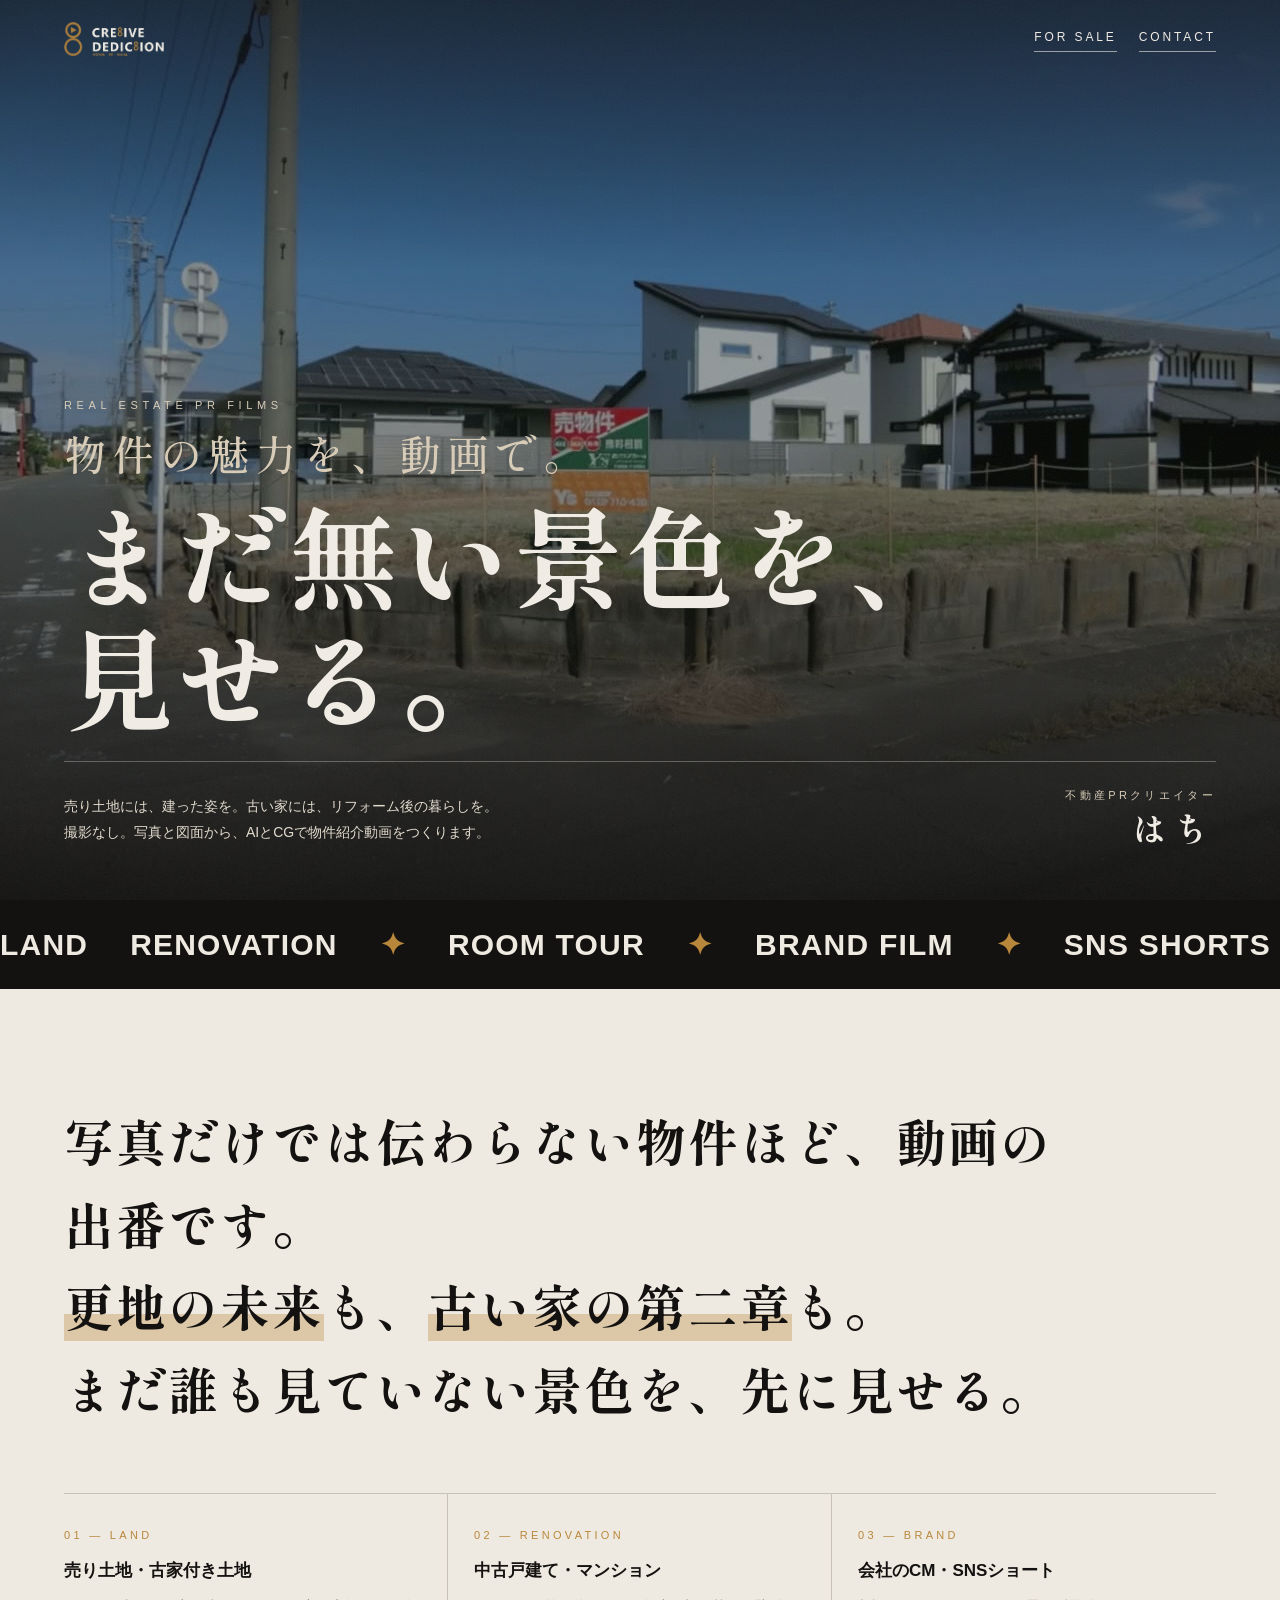
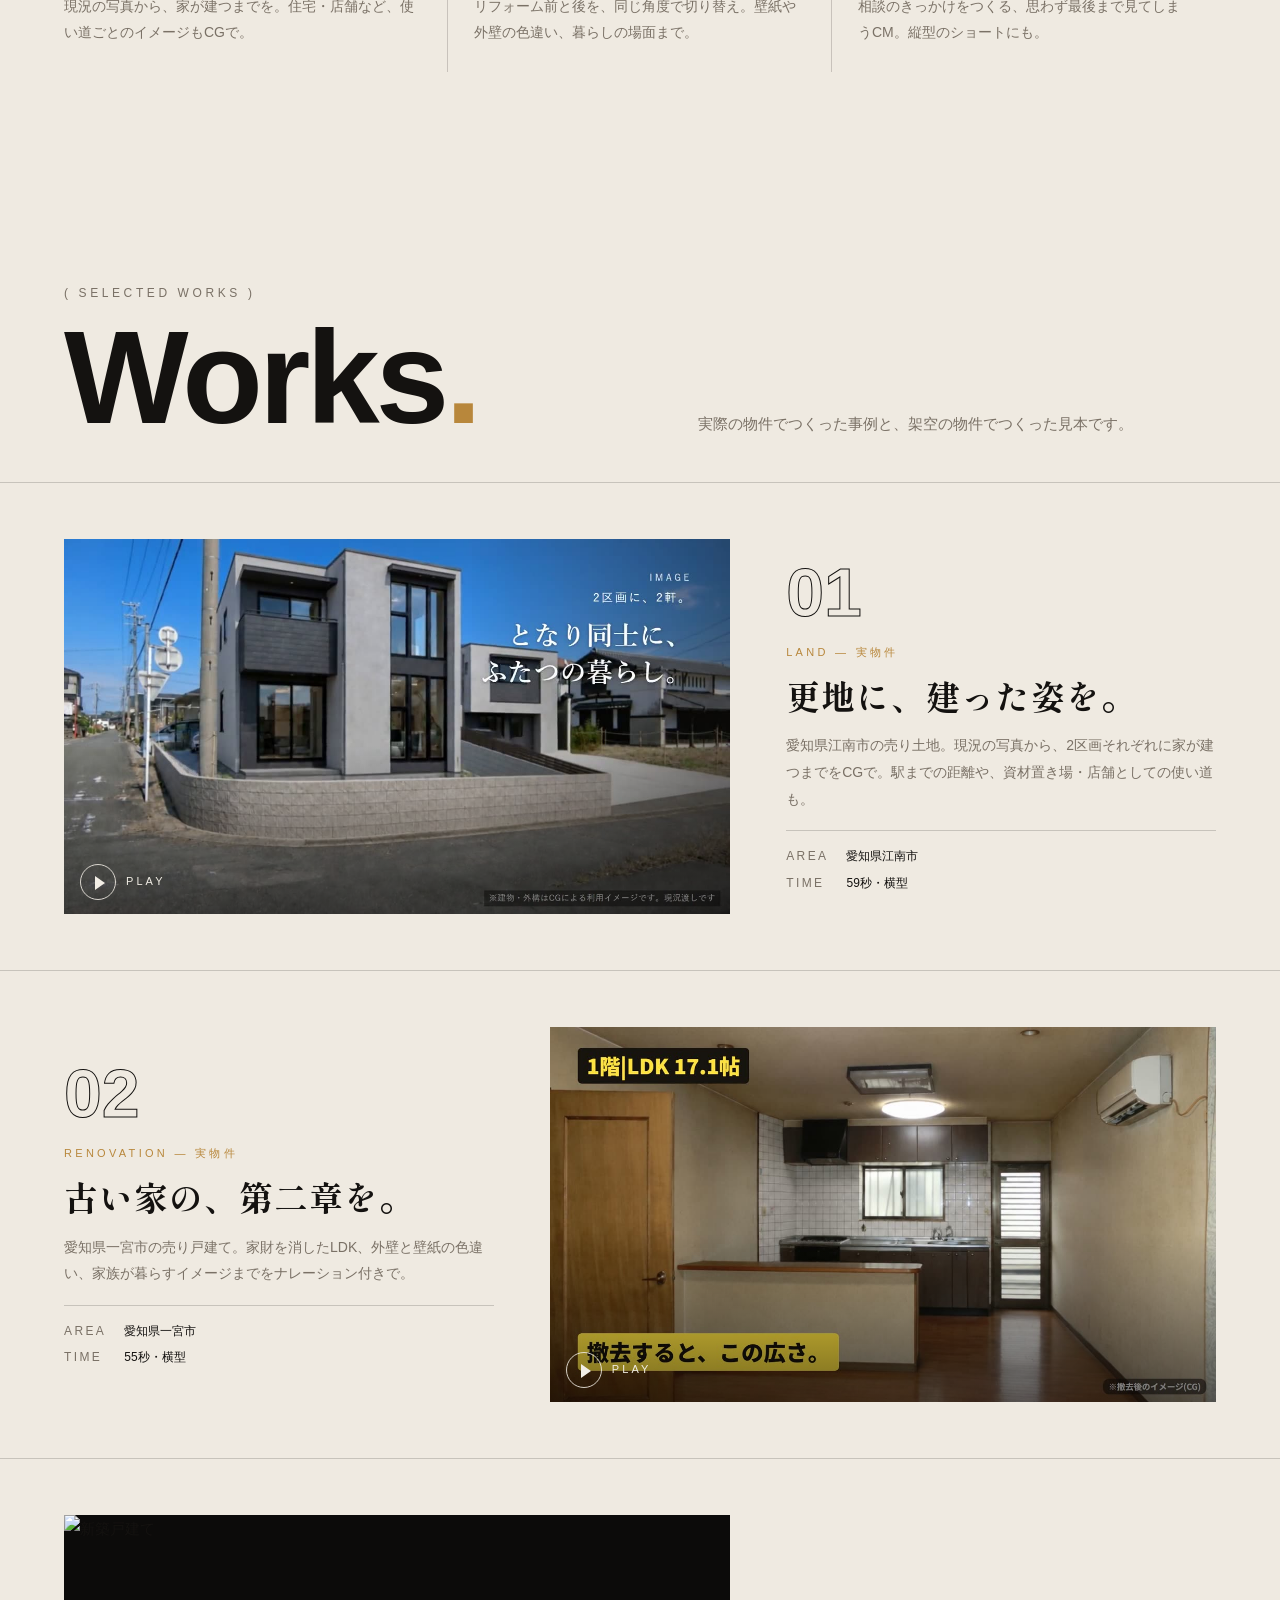
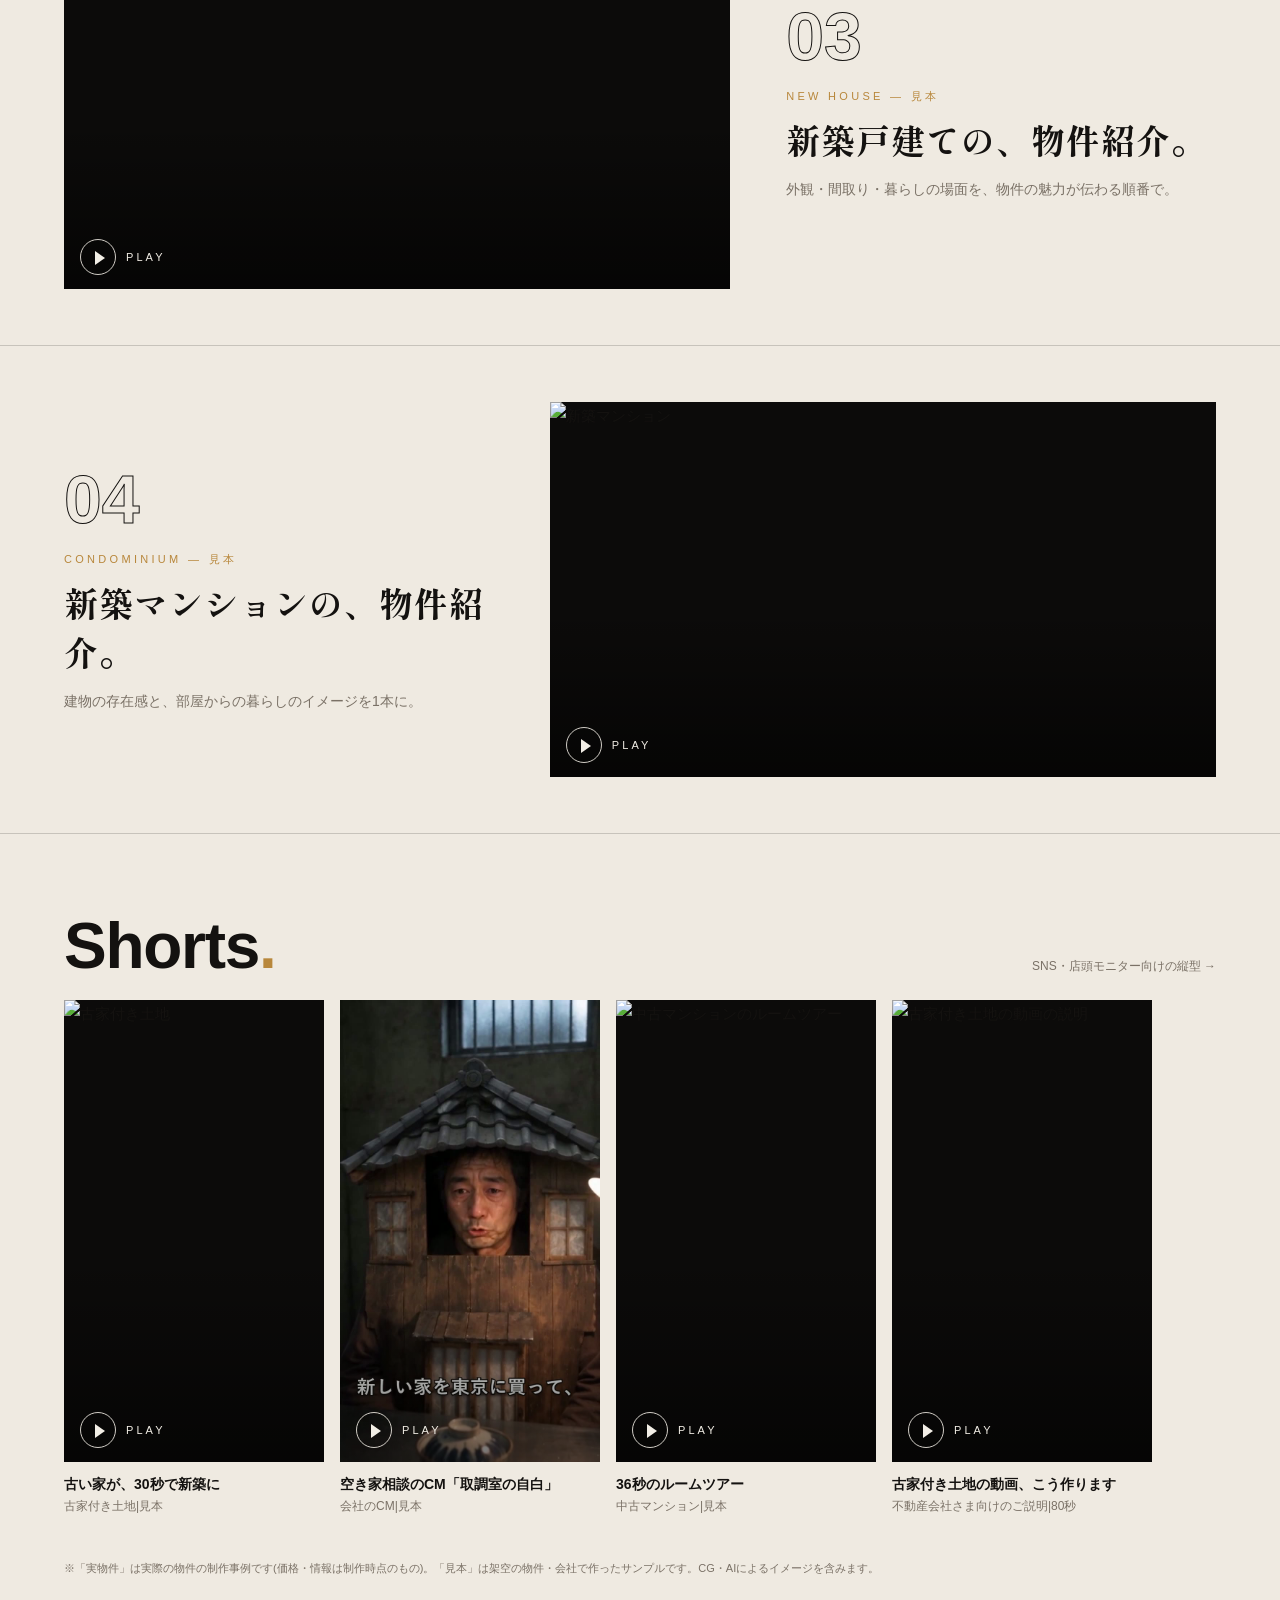
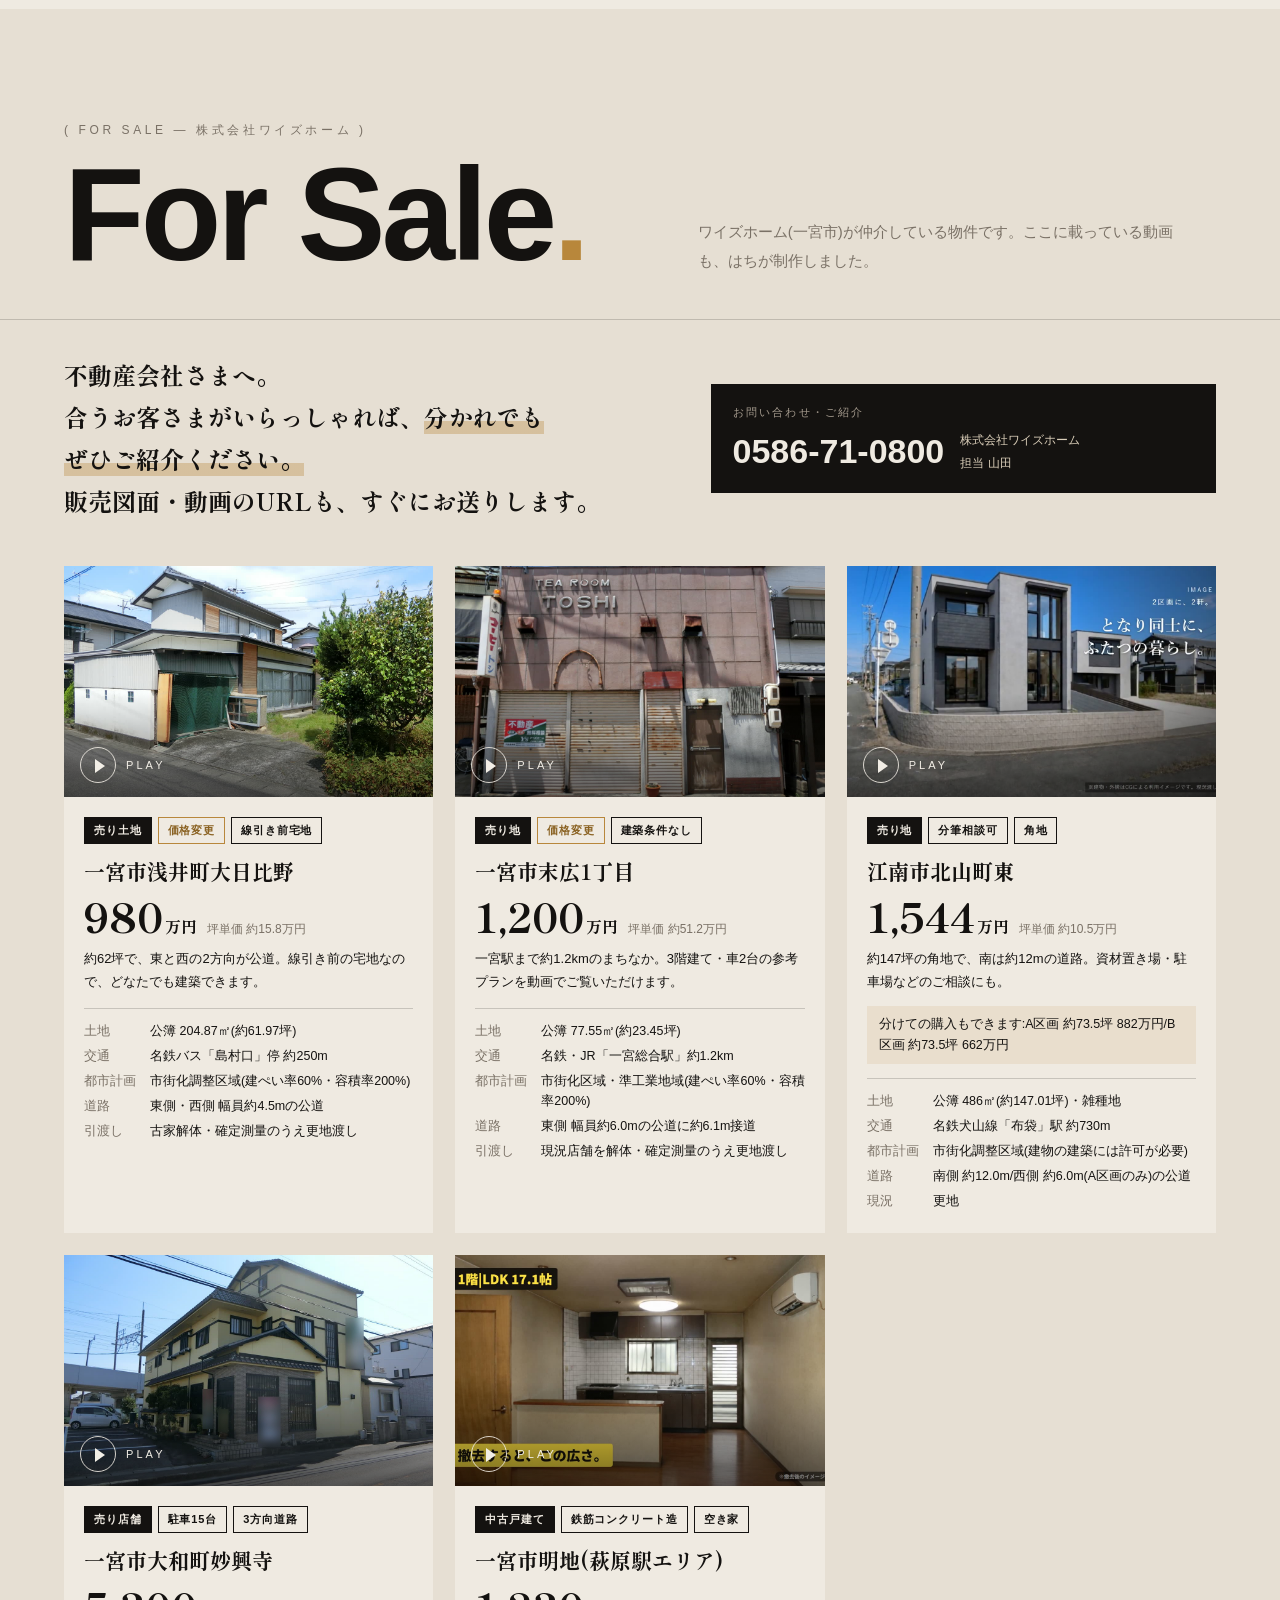
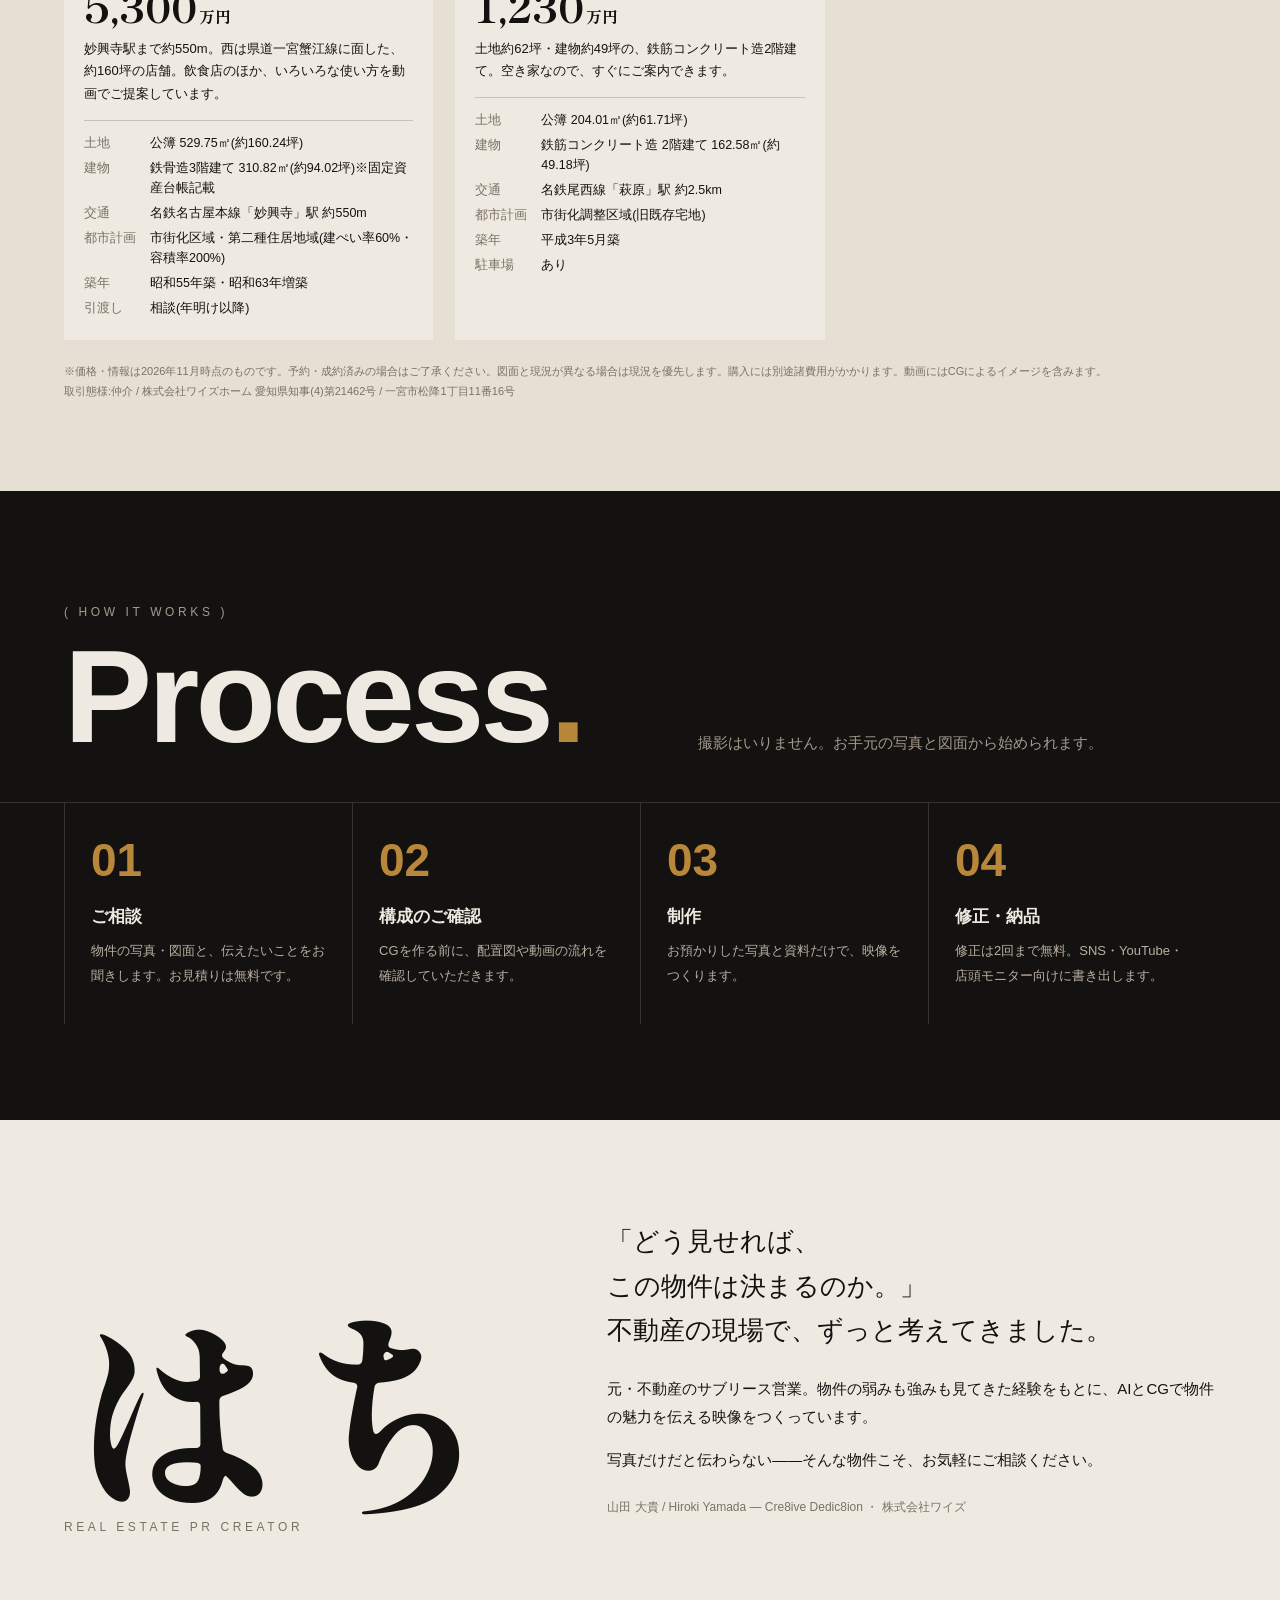
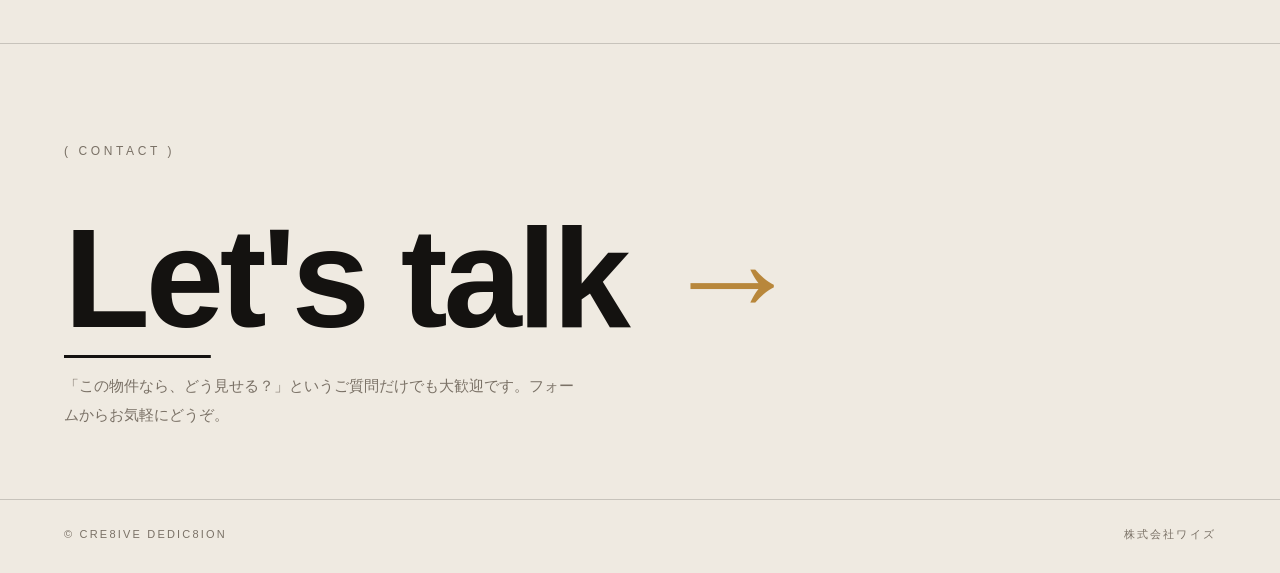
==== index.html @ af519c08 "制作実績ページ：ワイズホームの物件情報（For Sale）を追加 名刺のQRから開いた不動産会社さんに、ワイズホームが仲介している物件を 紹介してもらうための項目。 - 浅井売り土地（980万円）・末" ====
<!doctype html>
<html lang="ja">
<head>
<meta charset="utf-8">
<meta name="viewport" content="width=device-width, initial-scale=1">
<title>Cre8ive Dedic8ion — 不動産PRクリエイター はち</title>
<meta name="description" content="まだ無い景色を、見せる。売り土地に建った姿を、古い家にリフォーム後の暮らしを。AIとCGでつくる不動産PR動画。">
<link rel="icon" href="media/mark.png">
<link rel="preconnect" href="https://fonts.googleapis.com">
<link rel="preconnect" href="https://fonts.gstatic.com" crossorigin>
<link href="https://fonts.googleapis.com/css2?family=Shippori+Mincho+B1:wght@500;700;800&family=Zen+Kaku+Gothic+New:wght@400;500;700&family=Syne:wght@500;700;800&display=swap" rel="stylesheet">
<style>
:root{--ink:#141210;--paper:#EFEAE1;--gold:#B8873B;--mute:#7A7166;--rule:rgba(20,18,16,.18)}
*{margin:0;padding:0;box-sizing:border-box}
html{scroll-behavior:smooth}
body{font-variant-numeric:lining-nums tabular-nums;background:var(--paper);color:var(--ink);font-family:"Zen Kaku Gothic New",sans-serif;font-size:15px;line-height:1.9;-webkit-font-smoothing:antialiased;overflow-x:hidden}
a{color:inherit;text-decoration:none}
.pad{padding-left:clamp(20px,5vw,72px);padding-right:clamp(20px,5vw,72px)}
body:before{content:"";position:fixed;inset:0;pointer-events:none;z-index:50;opacity:.07;background-image:url("data:image/svg+xml,%3Csvg xmlns='http://www.w3.org/2000/svg' width='160' height='160'%3E%3Cfilter id='n'%3E%3CfeTurbulence type='fractalNoise' baseFrequency='.9' numOctaves='2'/%3E%3C/filter%3E%3Crect width='100%25' height='100%25' filter='url(%23n)'/%3E%3C/svg%3E")}

/* HERO */
.hero{position:relative;height:100svh;min-height:620px;color:#F2EEE6;overflow:hidden;background:#0c0b0a}
.hero video{position:absolute;inset:0;width:100%;height:100%;object-fit:cover;opacity:.6}
.hero:after{content:"";position:absolute;inset:0;background:linear-gradient(180deg,rgba(12,11,10,.55) 0%,rgba(12,11,10,0) 30%,rgba(12,11,10,0) 50%,rgba(12,11,10,.88) 100%)}
.nav{position:absolute;top:0;left:0;right:0;z-index:3;display:flex;justify-content:space-between;align-items:center;padding-top:22px}
.nav img{height:34px}
.nav a{font-family:"Syne",sans-serif;font-size:12px;letter-spacing:.24em;border-bottom:1px solid rgba(242,238,230,.6);padding-bottom:2px}
.hero .in{position:absolute;left:0;right:0;bottom:0;z-index:3;padding-bottom:clamp(28px,6vh,64px)}
.kicker{font-family:"Syne",sans-serif;font-size:11px;letter-spacing:.42em;color:#D9CDB8}
.hero h1{font-family:"Shippori Mincho B1",serif;font-weight:800;font-size:clamp(40px,8.6vw,120px);line-height:1.1;letter-spacing:.02em;margin:14px 0 26px}
.hero h1 span{display:block}
.hero h1 .sm{font-size:.38em;font-weight:500;letter-spacing:.14em;margin-bottom:.4em;color:#D9CDB8}
.meta{display:flex;justify-content:space-between;align-items:flex-end;gap:24px;flex-wrap:wrap;border-top:1px solid rgba(242,238,230,.3);padding-top:18px}
.meta p{max-width:520px;font-size:14px;color:#E4DCCF}
.meta .who{text-align:right;margin-left:auto}
.meta .who b{font-family:"Shippori Mincho B1",serif;font-size:34px;font-weight:700;letter-spacing:.24em;display:block;line-height:1.1}
.meta .who small{font-size:11px;letter-spacing:.3em;color:#D9CDB8}

/* MARQUEE */
.marq{background:var(--ink);color:var(--paper);overflow:hidden;white-space:nowrap;padding:16px 0}
.marq div{display:inline-block;animation:mq 38s linear infinite}
.marq span{font-family:"Syne",sans-serif;font-weight:700;font-size:clamp(18px,3vw,30px);letter-spacing:.04em;margin-right:42px}
.marq i{font-style:normal;color:var(--gold);margin-left:42px}
@keyframes mq{to{transform:translateX(-50%)}}

/* STATEMENT */
.state{padding-top:110px;padding-bottom:100px}
.big{font-family:"Shippori Mincho B1",serif;font-weight:700;font-size:clamp(24px,4.4vw,50px);line-height:1.65;letter-spacing:.04em;max-width:1000px;margin-bottom:64px}
.big u{text-decoration:none;background:linear-gradient(transparent 62%,rgba(184,135,59,.35) 62%)}
.trio{display:grid;grid-template-columns:repeat(auto-fit,minmax(240px,1fr));border-top:1px solid var(--rule)}
.trio div{padding:26px 0;border-bottom:1px solid var(--rule)}
.trio small{font-family:"Syne",sans-serif;font-size:11px;letter-spacing:.3em;color:var(--gold)}
.trio b{display:block;font-size:17px;margin:6px 0}
.trio p{font-size:14px;color:var(--mute)}
@media(min-width:800px){.trio div{border-bottom:0;border-right:1px solid var(--rule);padding:26px}.trio div:first-child{padding-left:0}.trio div:last-child{border-right:0}}

/* SECTION HEAD */
.sh{display:grid;gap:12px;padding-top:110px;padding-bottom:44px;border-bottom:1px solid var(--rule)}
.sh .no{font-family:"Syne",sans-serif;font-size:12px;letter-spacing:.3em;color:var(--mute)}
.sh h2{font-family:"Syne",sans-serif;font-weight:800;font-size:clamp(56px,11vw,132px);line-height:.92;letter-spacing:-.03em}
.sh h2 em{font-style:normal;color:var(--gold)}
.sh p{max-width:480px;color:var(--mute)}
@media(min-width:900px){.sh{grid-template-columns:1.2fr 1fr;align-items:end}.sh .no{grid-column:1/-1}}

/* WORKS */
.proj{display:grid;gap:22px;padding-top:56px;padding-bottom:56px;border-bottom:1px solid var(--rule)}
@media(min-width:900px){.proj{grid-template-columns:1.55fr 1fr;gap:56px;align-items:center}.proj.rev{grid-template-columns:1fr 1.55fr}.proj.rev .media{order:2}}
.media{position:relative;overflow:hidden;background:#0c0b0a;cursor:pointer}
.media.w{aspect-ratio:16/9}
.media.t{aspect-ratio:9/16}
.media img,.media video,.media iframe{position:absolute;inset:0;width:100%;height:100%;object-fit:cover;border:0;transition:transform .9s cubic-bezier(.2,.7,.2,1)}
.media:hover img{transform:scale(1.04)}
.media:before{content:"";position:absolute;inset:0;z-index:1;background:linear-gradient(180deg,transparent 55%,rgba(0,0,0,.55));pointer-events:none}
.pl{position:absolute;left:16px;bottom:14px;z-index:2;font-family:"Syne",sans-serif;font-size:11px;letter-spacing:.28em;color:#F2EEE6;display:flex;align-items:center;gap:10px}
.pl b{width:36px;height:36px;border-radius:50%;border:1px solid rgba(242,238,230,.85);position:relative;display:inline-block}
.pl b:after{content:"";position:absolute;left:14px;top:11px;border-left:10px solid #F2EEE6;border-top:7px solid transparent;border-bottom:7px solid transparent}
.idx{font-variant-numeric:lining-nums tabular-nums;font-feature-settings:"lnum" 1,"tnum" 1;font-family:"Syne",sans-serif;font-weight:800;font-size:68px;line-height:1;color:transparent;-webkit-text-stroke:1px var(--ink)}
.cat{font-family:"Syne",sans-serif;font-size:11px;letter-spacing:.3em;color:var(--gold);margin:16px 0 8px}
.info h3{font-family:"Shippori Mincho B1",serif;font-weight:700;font-size:clamp(23px,3vw,34px);line-height:1.45;letter-spacing:.03em}
.info p{color:var(--mute);margin-top:12px;font-size:14px}
.info dl{display:grid;grid-template-columns:auto 1fr;gap:4px 18px;margin-top:18px;font-size:12px;border-top:1px solid var(--rule);padding-top:14px}
.info dt{font-family:"Syne",sans-serif;letter-spacing:.2em;color:var(--mute)}
.rail-h{display:flex;flex-wrap:wrap;justify-content:space-between;align-items:end;gap:8px 12px;padding-top:80px;padding-bottom:22px}
.rail-h h3{font-family:"Syne",sans-serif;font-weight:800;font-size:clamp(34px,6vw,64px);letter-spacing:-.02em;line-height:1}
.rail-h h3 em{font-style:normal;color:var(--gold)}
.rail-h span{font-size:12px;color:var(--mute)}
.rail{display:grid;grid-auto-flow:column;grid-auto-columns:min(72vw,260px);gap:16px;overflow-x:auto;scroll-snap-type:x mandatory;padding-bottom:26px;padding-left:calc(50vw - min(36vw,130px));padding-right:calc(50vw - min(36vw,130px))}
@media(min-width:900px){.rail{padding-left:clamp(20px,5vw,72px);padding-right:clamp(20px,5vw,72px);scroll-padding-inline:clamp(20px,5vw,72px)}}
.rail::-webkit-scrollbar{height:3px}.rail::-webkit-scrollbar-thumb{background:var(--ink)}
.rail article{scroll-snap-align:center}
@media(min-width:900px){.rail article{scroll-snap-align:start}}
.rail h4{font-size:14px;margin-top:12px;line-height:1.5}
.rail p{font-size:12px;color:var(--mute)}
.note{font-size:11px;color:var(--mute);padding-top:14px;padding-bottom:30px}

/* FOR SALE */
.sale{background:#E6DFD3;padding-bottom:90px}
.sale .sh{border-color:var(--rule)}
.sale-lead{display:grid;gap:14px 40px;padding-top:34px;padding-bottom:10px}
@media(min-width:900px){.sale-lead{grid-template-columns:1.2fr 1fr;align-items:center}}
.sale-lead .msg{font-family:"Shippori Mincho B1",serif;font-weight:700;font-size:clamp(17px,2.4vw,24px);line-height:1.75}
.sale-lead .msg span{display:inline-block}
.sale-lead .msg u{text-decoration:none;background:linear-gradient(transparent 62%,rgba(184,135,59,.35) 62%)}
.tel{display:flex;flex-wrap:wrap;align-items:center;gap:6px 16px;background:var(--ink);color:var(--paper);padding:18px 22px}
.tel small{font-size:11px;letter-spacing:.2em;color:#A49A8D;width:100%}
.tel a{font-family:"Syne",sans-serif;font-weight:800;font-size:clamp(24px,6.6vw,34px);letter-spacing:0;line-height:1.1;white-space:nowrap}
.tel span{font-size:12px;color:#D9CDB8}
.cards{display:grid;gap:22px;grid-template-columns:repeat(auto-fill,minmax(min(100%,330px),1fr));padding-top:34px}
.card{background:var(--paper);display:flex;flex-direction:column}
.card .media{aspect-ratio:16/10}
.card .media video{object-fit:contain;background:#0c0b0a}
.card .body{padding:20px 20px 22px;display:flex;flex-direction:column;flex:1}
.tags{display:flex;flex-wrap:wrap;gap:6px}
.tags b{font-size:11px;font-weight:700;letter-spacing:.08em;padding:2px 9px;border:1px solid var(--ink)}
.tags b.k{background:var(--ink);color:var(--paper)}
.tags b.g{border-color:var(--gold);color:#8a6222}
.card h3{font-family:"Shippori Mincho B1",serif;font-weight:700;font-size:21px;line-height:1.45;margin-top:12px}
.price{font-family:"Shippori Mincho B1",serif;font-weight:800;font-size:40px;line-height:1.1;margin:8px 0 2px;color:var(--ink)}
.price small{font-size:16px;font-weight:700;margin-left:2px}
.price i{font-style:normal;font-family:"Zen Kaku Gothic New",sans-serif;font-size:12px;font-weight:500;color:var(--mute);margin-left:10px}
.card .pt{font-size:13px;color:var(--ink);margin-top:8px;line-height:1.75}
.card dl{display:grid;grid-template-columns:auto 1fr;gap:5px 14px;margin-top:14px;padding-top:12px;border-top:1px solid var(--rule);font-size:12.5px;line-height:1.6}
.card dt{color:var(--mute);white-space:nowrap}
.card .split{margin-top:12px;font-size:12.5px;background:rgba(184,135,59,.12);padding:8px 12px;line-height:1.7}
.sale .note{padding-top:22px;padding-bottom:0;line-height:1.8}

/* PROCESS */
.dark{background:var(--ink);color:var(--paper)}
.dark .sh{border-color:rgba(239,234,225,.15)}
.dark .sh p,.dark .sh .no{color:#A49A8D}
.steps{display:grid;grid-template-columns:repeat(auto-fit,minmax(220px,1fr));padding-bottom:96px}
.steps div{padding:34px 0 36px;border-bottom:1px solid rgba(239,234,225,.15)}
.steps .n{display:block;font-family:"Syne",sans-serif;font-weight:800;font-size:46px;color:var(--gold);line-height:1;height:46px;font-variant-numeric:lining-nums tabular-nums;font-feature-settings:"lnum" 1,"tnum" 1}
.steps b{display:block;font-size:17px;margin:18px 0 6px}
.steps p{font-size:13px;color:#B9AFA2}
@media(min-width:900px){.steps div{border-bottom:0;border-left:1px solid rgba(239,234,225,.15);padding:34px 26px 36px}}

/* ABOUT */
.about{display:grid;gap:36px;padding-top:100px;padding-bottom:110px}
@media(min-width:900px){.about{grid-template-columns:1fr 1.2fr;align-items:end}}
.about .name{font-family:"Shippori Mincho B1",serif;font-weight:800;font-size:clamp(96px,18vw,220px);line-height:.9}
.about .name small{display:block;font-family:"Syne",sans-serif;font-weight:500;font-size:12px;letter-spacing:.3em;color:var(--mute);margin-top:18px}
.about .q{font-family:"Shippori Mincho B1",serif;font-size:clamp(20px,2.6vw,26px);line-height:1.7;margin-bottom:22px}
.about p{margin-bottom:14px}

/* CONTACT */
.contact{padding-top:96px;padding-bottom:70px;border-top:1px solid var(--rule)}
.contact .no{font-family:"Syne",sans-serif;font-size:12px;letter-spacing:.3em;color:var(--mute)}
.contact a.big2{display:inline-flex;align-items:center;gap:.25em;font-family:"Syne",sans-serif;font-weight:800;font-size:clamp(50px,11vw,150px);line-height:1;letter-spacing:-.03em;margin:18px 0 22px;position:relative}
.contact a.big2:after{content:"";position:absolute;left:0;bottom:-8px;height:3px;width:100%;background:var(--ink);transform-origin:left;transform:scaleX(.2);transition:transform .6s cubic-bezier(.2,.7,.2,1)}
.contact a.big2:hover:after{transform:scaleX(1)}
.contact a.big2 i{font-style:normal;color:var(--gold)}
.contact p{color:var(--mute);max-width:520px}
footer{display:flex;justify-content:space-between;flex-wrap:wrap;gap:10px;padding-top:24px;padding-bottom:28px;font-family:"Syne",sans-serif;font-size:11px;letter-spacing:.2em;color:var(--mute);border-top:1px solid var(--rule)}
</style>
</head>
<body>

<header class="hero">
  <video autoplay muted loop playsinline preload="auto" poster="media/hero.jpg"><source src="media/hero.mp4?v=2" type="video/mp4"></video>
  <div class="nav pad">
    <img src="media/logo_light.png" alt="Cre8ive Dedic8ion">
    <div style="display:flex;gap:22px"><a href="#forsale">FOR SALE</a><a href="#contact">CONTACT</a></div>
  </div>
  <div class="in pad">
    <div class="kicker">REAL ESTATE PR FILMS</div>
    <h1><span class="sm">物件の魅力を、動画で。</span><span>まだ無い景色を、</span><span>見せる。</span></h1>
    <div class="meta">
      <p>売り土地には、建った姿を。古い家には、リフォーム後の暮らしを。<br>撮影なし。写真と図面から、AIとCGで物件紹介動画をつくります。</p>
      <div class="who"><small>不動産PRクリエイター</small><b>はち</b></div>
    </div>
  </div>
</header>

<div class="marq"><div>
  <span>LAND</span><span>RENOVATION<i>✦</i></span><span>ROOM TOUR<i>✦</i></span><span>BRAND FILM<i>✦</i></span><span>SNS SHORTS<i>✦</i></span><span>LAND<i>✦</i></span>
  <span>LAND</span><span>RENOVATION<i>✦</i></span><span>ROOM TOUR<i>✦</i></span><span>BRAND FILM<i>✦</i></span><span>SNS SHORTS<i>✦</i></span><span>LAND<i>✦</i></span>
</div></div>

<section class="state pad">
  <p class="big">写真だけでは伝わらない物件ほど、動画の出番です。<br><u>更地の未来</u>も、<u>古い家の第二章</u>も。<br>まだ誰も見ていない景色を、先に見せる。</p>
  <div class="trio">
    <div><small>01 — LAND</small><b>売り土地・古家付き土地</b><p>現況の写真から、家が建つまでを。住宅・店舗など、使い道ごとのイメージもCGで。</p></div>
    <div><small>02 — RENOVATION</small><b>中古戸建て・マンション</b><p>リフォーム前と後を、同じ角度で切り替え。壁紙や外壁の色違い、暮らしの場面まで。</p></div>
    <div><small>03 — BRAND</small><b>会社のCM・SNSショート</b><p>相談のきっかけをつくる、思わず最後まで見てしまうCM。縦型のショートにも。</p></div>
  </div>
</section>

<section id="works">
  <div class="sh pad">
    <div class="no">( SELECTED WORKS )</div>
    <h2>Works<em>.</em></h2>
    <p>実際の物件でつくった事例と、架空の物件でつくった見本です。</p>
  </div>

  <div class="proj pad">
    <div class="media w" data-video="media/konan.mp4?v=2"><img src="media/konan_poster.jpg" alt="江南市の売り土地" loading="lazy"><span class="pl"><b></b>PLAY</span></div>
    <div class="info">
      <div class="idx">01</div>
      <div class="cat">LAND — 実物件</div>
      <h3>更地に、建った姿を。</h3>
      <p>愛知県江南市の売り土地。現況の写真から、2区画それぞれに家が建つまでをCGで。駅までの距離や、資材置き場・店舗としての使い道も。</p>
      <dl><dt>AREA</dt><dd>愛知県江南市</dd><dt>TIME</dt><dd>59秒・横型</dd></dl>
    </div>
  </div>

  <div class="proj rev pad">
    <div class="media w" data-video="media/meichi.mp4?v=2"><img src="media/meichi.jpg" alt="一宮市の売り戸建て" loading="lazy"><span class="pl"><b></b>PLAY</span></div>
    <div class="info">
      <div class="idx">02</div>
      <div class="cat">RENOVATION — 実物件</div>
      <h3>古い家の、第二章を。</h3>
      <p>愛知県一宮市の売り戸建て。家財を消したLDK、外壁と壁紙の色違い、家族が暮らすイメージまでをナレーション付きで。</p>
      <dl><dt>AREA</dt><dd>愛知県一宮市</dd><dt>TIME</dt><dd>55秒・横型</dd></dl>
    </div>
  </div>

  <div class="proj pad">
    <div class="media w" data-yt="gl_m-LkQjGg"><img src="https://i.ytimg.com/vi/gl_m-LkQjGg/hqdefault.jpg" alt="新築戸建て" loading="lazy"><span class="pl"><b></b>PLAY</span></div>
    <div class="info">
      <div class="idx">03</div>
      <div class="cat">NEW HOUSE — 見本</div>
      <h3>新築戸建ての、物件紹介。</h3>
      <p>外観・間取り・暮らしの場面を、物件の魅力が伝わる順番で。</p>
    </div>
  </div>

  <div class="proj rev pad">
    <div class="media w" data-yt="DIGcyqiwoi0"><img src="https://i.ytimg.com/vi/DIGcyqiwoi0/hqdefault.jpg" alt="新築マンション" loading="lazy"><span class="pl"><b></b>PLAY</span></div>
    <div class="info">
      <div class="idx">04</div>
      <div class="cat">CONDOMINIUM — 見本</div>
      <h3>新築マンションの、物件紹介。</h3>
      <p>建物の存在感と、部屋からの暮らしのイメージを1本に。</p>
    </div>
  </div>

  <div class="rail-h pad"><h3>Shorts<em>.</em></h3><span>SNS・店頭モニター向けの縦型 →</span></div>
  <div class="rail">
    <article><div class="media t" data-yt="GEwckRnYX5U"><img src="https://i.ytimg.com/vi/GEwckRnYX5U/hqdefault.jpg" alt="古家付き土地" loading="lazy"><span class="pl"><b></b>PLAY</span></div><h4>古い家が、30秒で新築に</h4><p>古家付き土地|見本</p></article>
    <article><div class="media t" data-video="media/torishirabe.mp4?v=2"><img src="media/torishirabe.jpg" alt="空き家相談のCM" loading="lazy"><span class="pl"><b></b>PLAY</span></div><h4>空き家相談のCM「取調室の自白」</h4><p>会社のCM|見本</p></article>
    <article><div class="media t" data-yt="PnL8Dy8w5C8"><img src="https://i.ytimg.com/vi/PnL8Dy8w5C8/hqdefault.jpg" alt="中古マンションのルームツアー" loading="lazy"><span class="pl"><b></b>PLAY</span></div><h4>36秒のルームツアー</h4><p>中古マンション|見本</p></article>
    <article><div class="media t" data-yt="QKzRPPq8MH0"><img src="https://i.ytimg.com/vi/QKzRPPq8MH0/hqdefault.jpg" alt="古家付き土地の動画の説明" loading="lazy"><span class="pl"><b></b>PLAY</span></div><h4>古家付き土地の動画、こう作ります</h4><p>不動産会社さま向けのご説明|80秒</p></article>
  </div>
  <p class="note pad">※「実物件」は実際の物件の制作事例です(価格・情報は制作時点のもの)。「見本」は架空の物件・会社で作ったサンプルです。CG・AIによるイメージを含みます。</p>
</section>

<section class="sale" id="forsale">
  <div class="sh pad">
    <div class="no">( FOR SALE — 株式会社ワイズホーム )</div>
    <h2>For Sale<em>.</em></h2>
    <p>ワイズホーム(一宮市)が仲介している物件です。ここに載っている動画も、はちが制作しました。</p>
  </div>
  <div class="sale-lead pad">
    <p class="msg">不動産会社さまへ。<br><span>合うお客さまがいらっしゃれば、</span><u><span>分かれでも</span><span>ぜひご紹介ください。</span></u><br><span>販売図面・動画のURLも、</span><span>すぐにお送りします。</span></p>
    <div class="tel"><small>お問い合わせ・ご紹介</small><a href="tel:0586710800">0586-71-0800</a><span>株式会社ワイズホーム<br>担当 山田</span></div>
  </div>

  <div class="cards pad">

    <article class="card">
      <div class="media" data-video="media/asai.mp4"><img src="media/asai.jpg" alt="一宮市浅井町大日比野の売り土地(現況)" loading="lazy"><span class="pl"><b></b>PLAY</span></div>
      <div class="body">
        <div class="tags"><b class="k">売り土地</b><b class="g">価格変更</b><b>線引き前宅地</b></div>
        <h3>一宮市浅井町大日比野</h3>
        <div class="price">980<small>万円</small><i>坪単価 約15.8万円</i></div>
        <p class="pt">約62坪で、東と西の2方向が公道。線引き前の宅地なので、どなたでも建築できます。</p>
        <dl>
          <dt>土地</dt><dd>公簿 204.87㎡(約61.97坪)</dd>
          <dt>交通</dt><dd>名鉄バス「島村口」停 約250m</dd>
          <dt>都市計画</dt><dd>市街化調整区域(建ぺい率60%・容積率200%)</dd>
          <dt>道路</dt><dd>東側・西側 幅員約4.5mの公道</dd>
          <dt>引渡し</dt><dd>古家解体・確定測量のうえ更地渡し</dd>
        </dl>
      </div>
    </article>

    <article class="card">
      <div class="media" data-video="media/suehiro.mp4"><img src="media/suehiro.jpg" alt="一宮市末広1丁目の売り地(現況)" loading="lazy"><span class="pl"><b></b>PLAY</span></div>
      <div class="body">
        <div class="tags"><b class="k">売り地</b><b class="g">価格変更</b><b>建築条件なし</b></div>
        <h3>一宮市末広1丁目</h3>
        <div class="price">1,200<small>万円</small><i>坪単価 約51.2万円</i></div>
        <p class="pt">一宮駅まで約1.2kmのまちなか。3階建て・車2台の参考プランを動画でご覧いただけます。</p>
        <dl>
          <dt>土地</dt><dd>公簿 77.55㎡(約23.45坪)</dd>
          <dt>交通</dt><dd>名鉄・JR「一宮総合駅」約1.2km</dd>
          <dt>都市計画</dt><dd>市街化区域・準工業地域(建ぺい率60%・容積率200%)</dd>
          <dt>道路</dt><dd>東側 幅員約6.0mの公道に約6.1m接道</dd>
          <dt>引渡し</dt><dd>現況店舗を解体・確定測量のうえ更地渡し</dd>
        </dl>
      </div>
    </article>

    <article class="card">
      <div class="media" data-video="media/konan.mp4?v=2"><img src="media/konan_poster.jpg" alt="江南市北山町東の売り地" loading="lazy"><span class="pl"><b></b>PLAY</span></div>
      <div class="body">
        <div class="tags"><b class="k">売り地</b><b>分筆相談可</b><b>角地</b></div>
        <h3>江南市北山町東</h3>
        <div class="price">1,544<small>万円</small><i>坪単価 約10.5万円</i></div>
        <p class="pt">約147坪の角地で、南は約12mの道路。資材置き場・駐車場などのご相談にも。</p>
        <div class="split">分けての購入もできます:A区画 約73.5坪 882万円/B区画 約73.5坪 662万円</div>
        <dl>
          <dt>土地</dt><dd>公簿 486㎡(約147.01坪)・雑種地</dd>
          <dt>交通</dt><dd>名鉄犬山線「布袋」駅 約730m</dd>
          <dt>都市計画</dt><dd>市街化調整区域(建物の建築には許可が必要)</dd>
          <dt>道路</dt><dd>南側 約12.0m/西側 約6.0m(A区画のみ)の公道</dd>
          <dt>現況</dt><dd>更地</dd>
        </dl>
      </div>
    </article>

    <article class="card">
      <div class="media" data-video="media/yamato.mp4"><img src="media/yamato.jpg" alt="一宮市大和町妙興寺の売り店舗" loading="lazy"><span class="pl"><b></b>PLAY</span></div>
      <div class="body">
        <div class="tags"><b class="k">売り店舗</b><b>駐車15台</b><b>3方向道路</b></div>
        <h3>一宮市大和町妙興寺</h3>
        <div class="price">5,300<small>万円</small></div>
        <p class="pt">妙興寺駅まで約550m。西は県道一宮蟹江線に面した、約160坪の店舗。飲食店のほか、いろいろな使い方を動画でご提案しています。</p>
        <dl>
          <dt>土地</dt><dd>公簿 529.75㎡(約160.24坪)</dd>
          <dt>建物</dt><dd>鉄骨造3階建て 310.82㎡(約94.02坪)※固定資産台帳記載</dd>
          <dt>交通</dt><dd>名鉄名古屋本線「妙興寺」駅 約550m</dd>
          <dt>都市計画</dt><dd>市街化区域・第二種住居地域(建ぺい率60%・容積率200%)</dd>
          <dt>築年</dt><dd>昭和55年築・昭和63年増築</dd>
          <dt>引渡し</dt><dd>相談(年明け以降)</dd>
        </dl>
      </div>
    </article>

    <article class="card">
      <div class="media" data-video="media/meichi.mp4?v=2"><img src="media/meichi.jpg" alt="一宮市明地の売り戸建て" loading="lazy"><span class="pl"><b></b>PLAY</span></div>
      <div class="body">
        <div class="tags"><b class="k">中古戸建て</b><b>鉄筋コンクリート造</b><b>空き家</b></div>
        <h3>一宮市明地(萩原駅エリア)</h3>
        <div class="price">1,230<small>万円</small></div>
        <p class="pt">土地約62坪・建物約49坪の、鉄筋コンクリート造2階建て。空き家なので、すぐにご案内できます。</p>
        <dl>
          <dt>土地</dt><dd>公簿 204.01㎡(約61.71坪)</dd>
          <dt>建物</dt><dd>鉄筋コンクリート造 2階建て 162.58㎡(約49.18坪)</dd>
          <dt>交通</dt><dd>名鉄尾西線「萩原」駅 約2.5km</dd>
          <dt>都市計画</dt><dd>市街化調整区域(旧既存宅地)</dd>
          <dt>築年</dt><dd>平成3年5月築</dd>
          <dt>駐車場</dt><dd>あり</dd>
        </dl>
      </div>
    </article>

  </div>
  <p class="note pad">※価格・情報は2026年11月時点のものです。予約・成約済みの場合はご了承ください。図面と現況が異なる場合は現況を優先します。購入には別途諸費用がかかります。動画にはCGによるイメージを含みます。<br>取引態様:仲介 / 株式会社ワイズホーム 愛知県知事(4)第21462号 / 一宮市松降1丁目11番16号</p>
</section>

<section class="dark">
  <div class="sh pad">
    <div class="no">( HOW IT WORKS )</div>
    <h2>Process<em>.</em></h2>
    <p>撮影はいりません。お手元の写真と図面から始められます。</p>
  </div>
  <div class="steps pad">
    <div><span class="n">01</span><b>ご相談</b><p>物件の写真・図面と、伝えたいことをお聞きします。お見積りは無料です。</p></div>
    <div><span class="n">02</span><b>構成のご確認</b><p>CGを作る前に、配置図や動画の流れを確認していただきます。</p></div>
    <div><span class="n">03</span><b>制作</b><p>お預かりした写真と資料だけで、映像をつくります。</p></div>
    <div><span class="n">04</span><b>修正・納品</b><p>修正は2回まで無料。SNS・YouTube・店頭モニター向けに書き出します。</p></div>
  </div>
</section>

<section class="about pad">
  <div class="name">はち<small>REAL ESTATE PR CREATOR</small></div>
  <div>
    <p class="q">「どう見せれば、<br>この物件は決まるのか。」<br>不動産の現場で、ずっと考えてきました。</p>
    <p>元・不動産のサブリース営業。物件の弱みも強みも見てきた経験をもとに、AIとCGで物件の魅力を伝える映像をつくっています。</p>
    <p>写真だけだと伝わらない——そんな物件こそ、お気軽にご相談ください。</p>
    <p style="font-size:12px;color:var(--mute);margin-top:22px">山田 大貴 / Hiroki Yamada — Cre8ive Dedic8ion ・ 株式会社ワイズ</p>
  </div>
</section>

<section class="contact pad" id="contact">
  <div class="no">( CONTACT )</div><br>
  <a class="big2" href="https://forms.gle/aHXsU9NMDf1D1KQB9" target="_blank" rel="noopener">Let's talk<i>→</i></a>
  <p>「この物件なら、どう見せる？」というご質問だけでも大歓迎です。フォームからお気軽にどうぞ。</p>
</section>

<footer class="pad"><span>© CRE8IVE DEDIC8ION</span><span>株式会社ワイズ</span></footer>

<script>
document.querySelectorAll('.media').forEach(function(m){
  m.addEventListener('click',function(){
    if(m.dataset.loaded) return; m.dataset.loaded=1;
    var el;
    if(m.dataset.yt){
      el=document.createElement('iframe');
      el.src='https://www.youtube-nocookie.com/embed/'+m.dataset.yt+'?autoplay=1&rel=0&playsinline=1';
      el.allow='autoplay; encrypted-media; picture-in-picture'; el.allowFullscreen=true;
    }else{
      el=document.createElement('video');
      var img=m.querySelector('img'); if(img) el.poster=img.src;
      el.controls=true; el.playsInline=true; el.setAttribute('playsinline',''); el.preload='auto';
      var s=document.createElement('source'); s.src=m.dataset.video; s.type='video/mp4'; el.appendChild(s);
    }
    m.innerHTML=''; m.appendChild(el);
    if(el.play){ var p=el.play(); if(p&&p.catch) p.catch(function(){}); }
  });
});
</script>
</body>
</html>
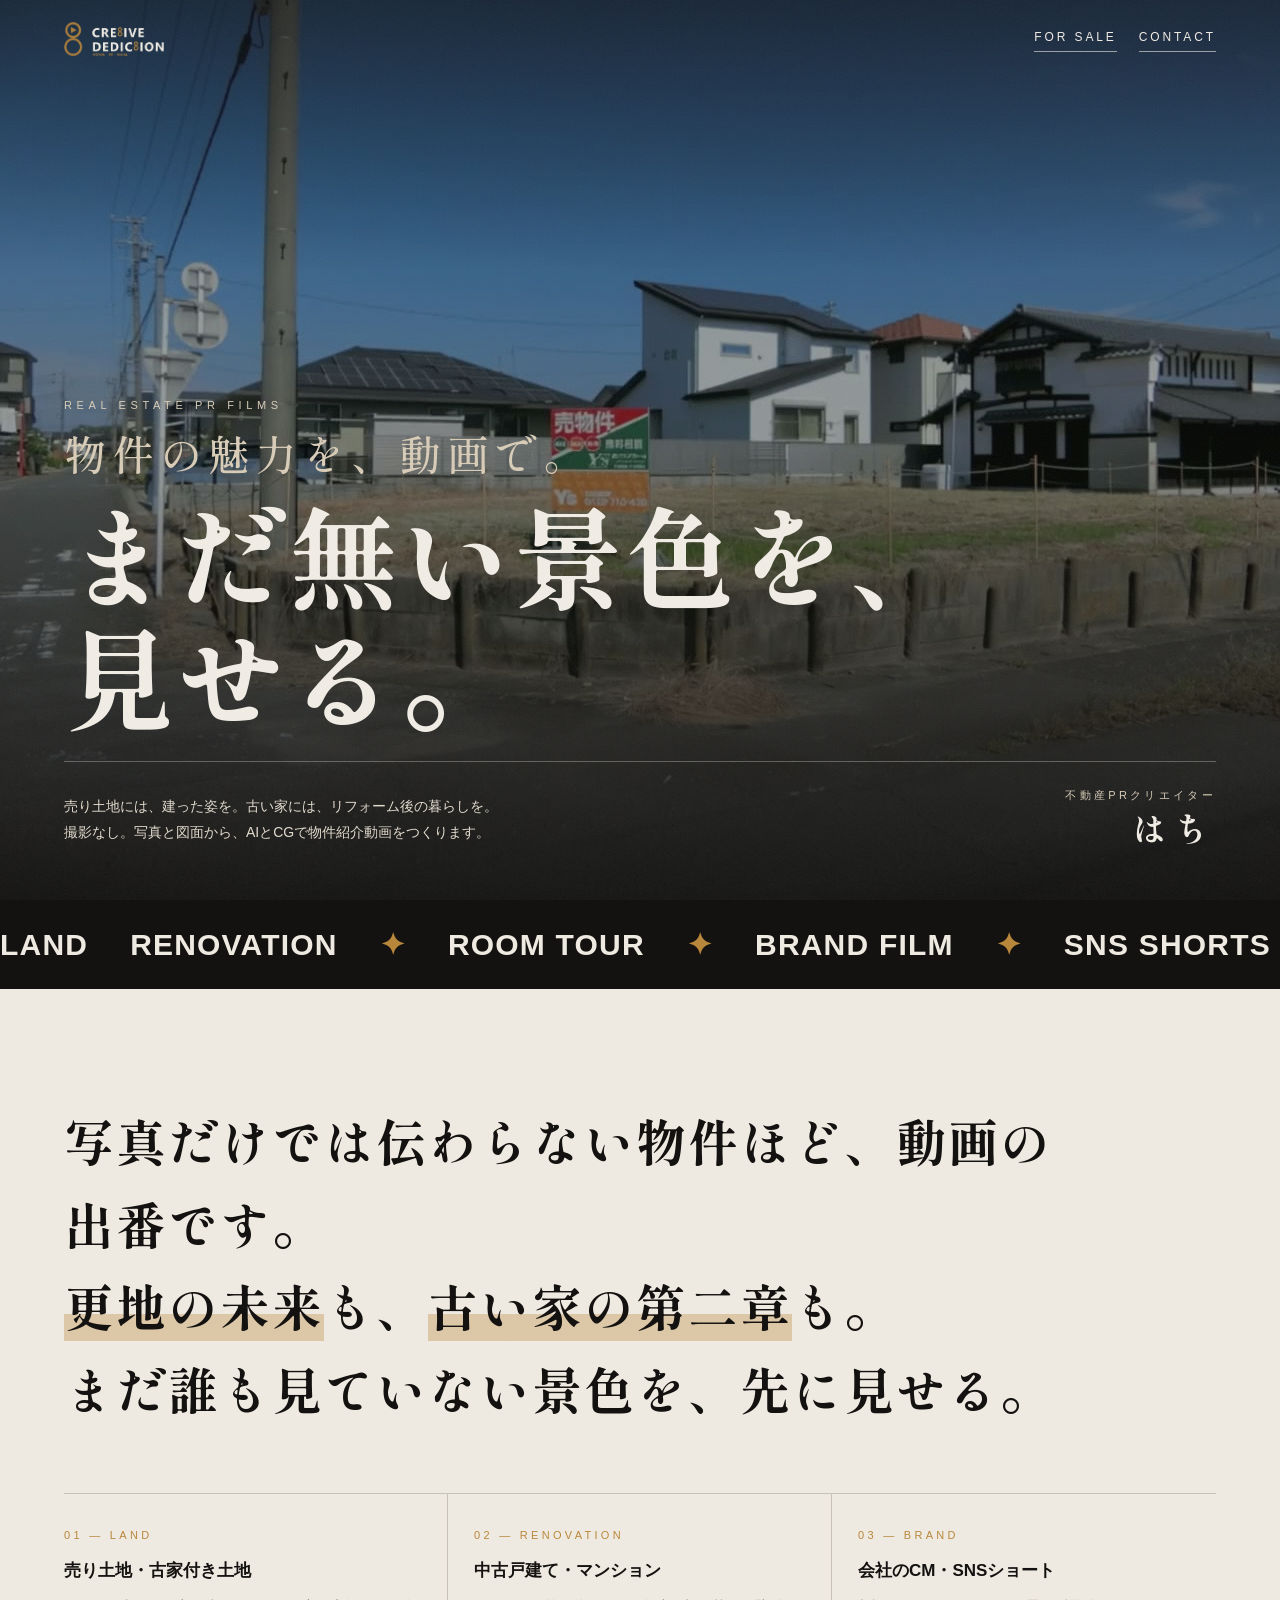
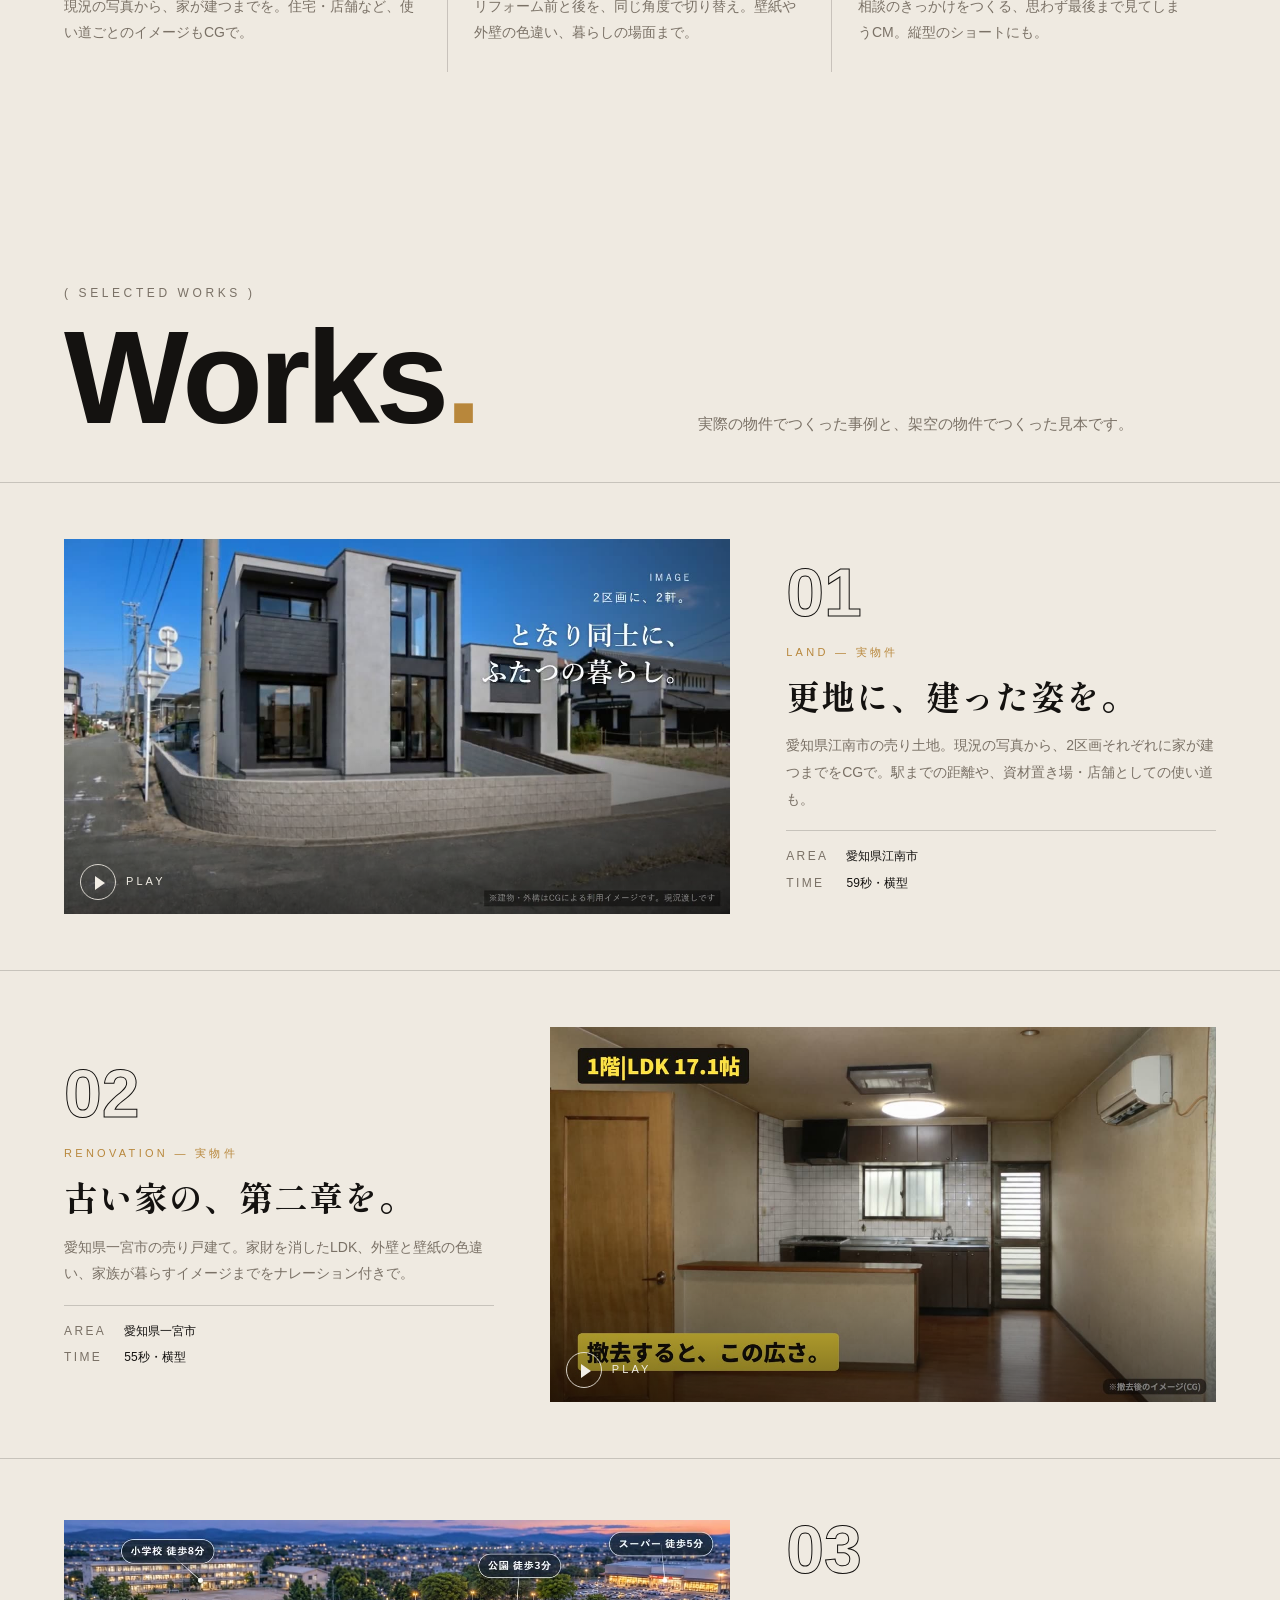
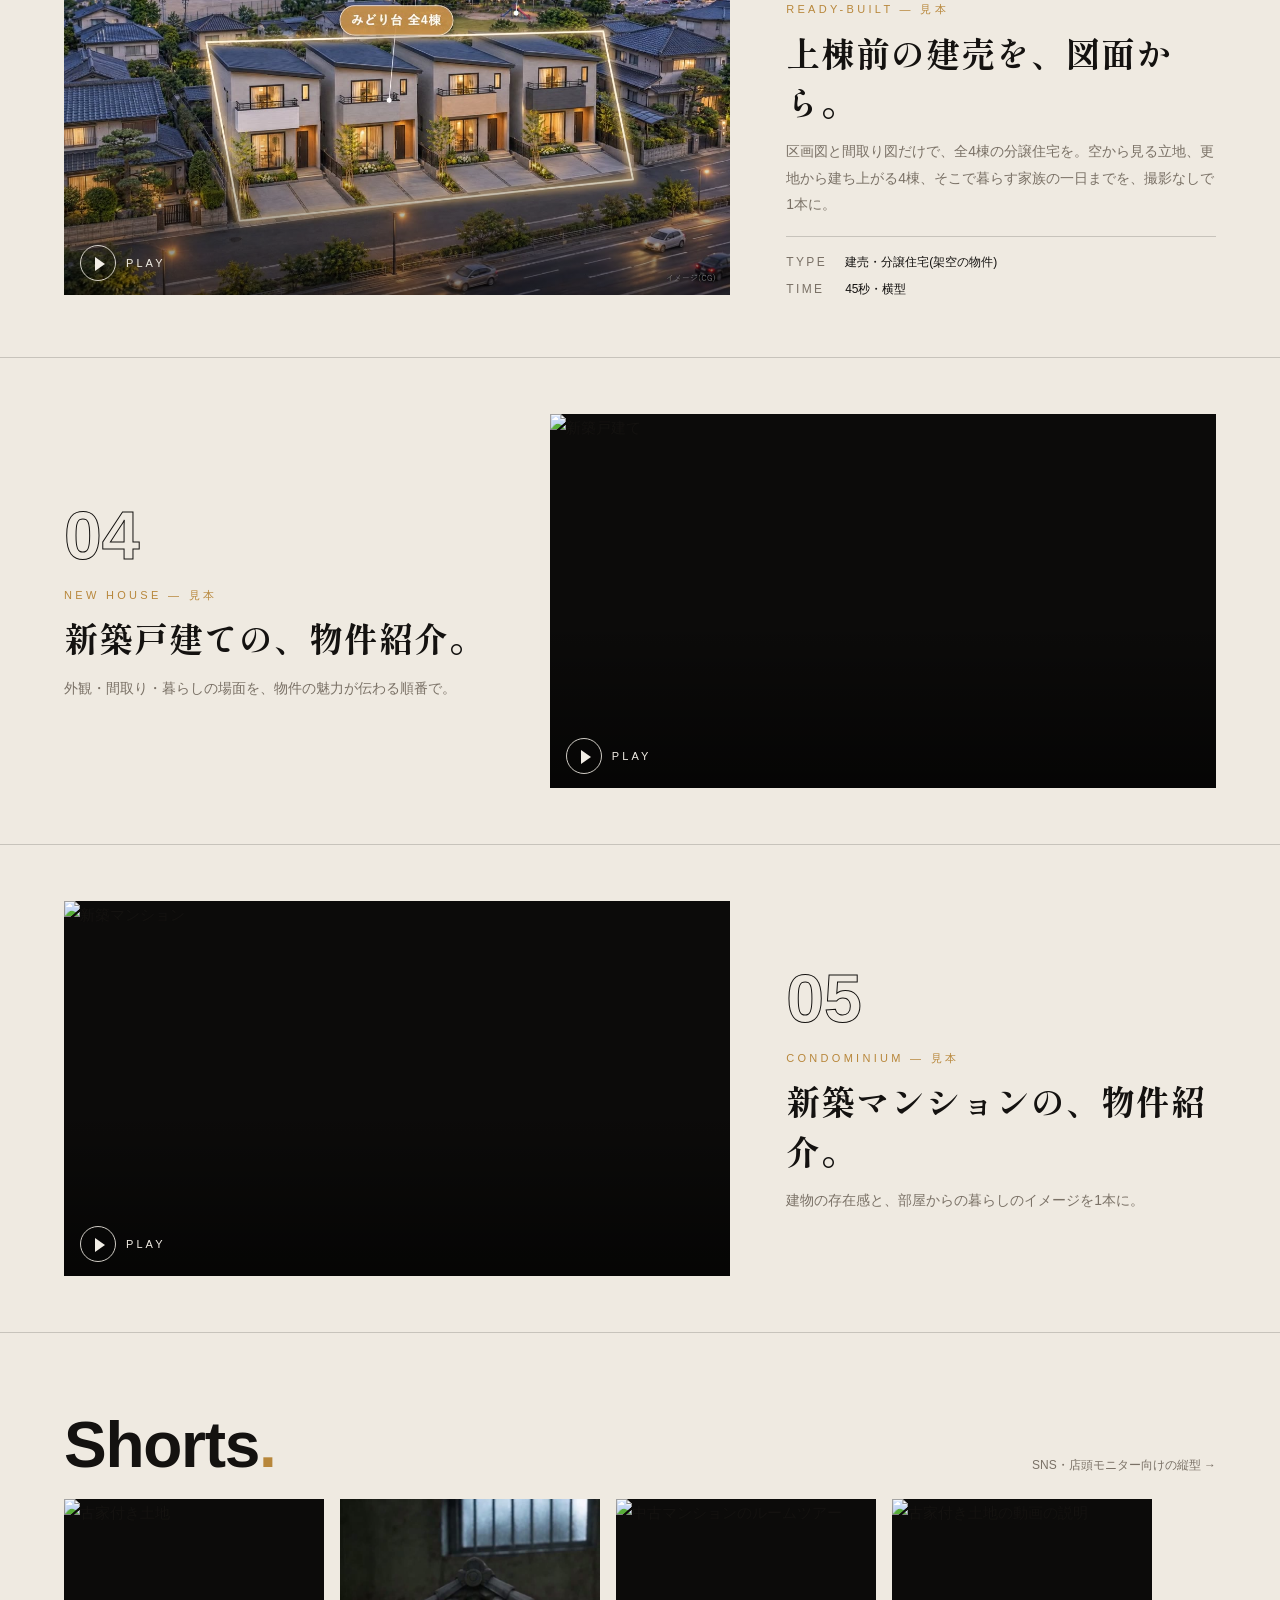
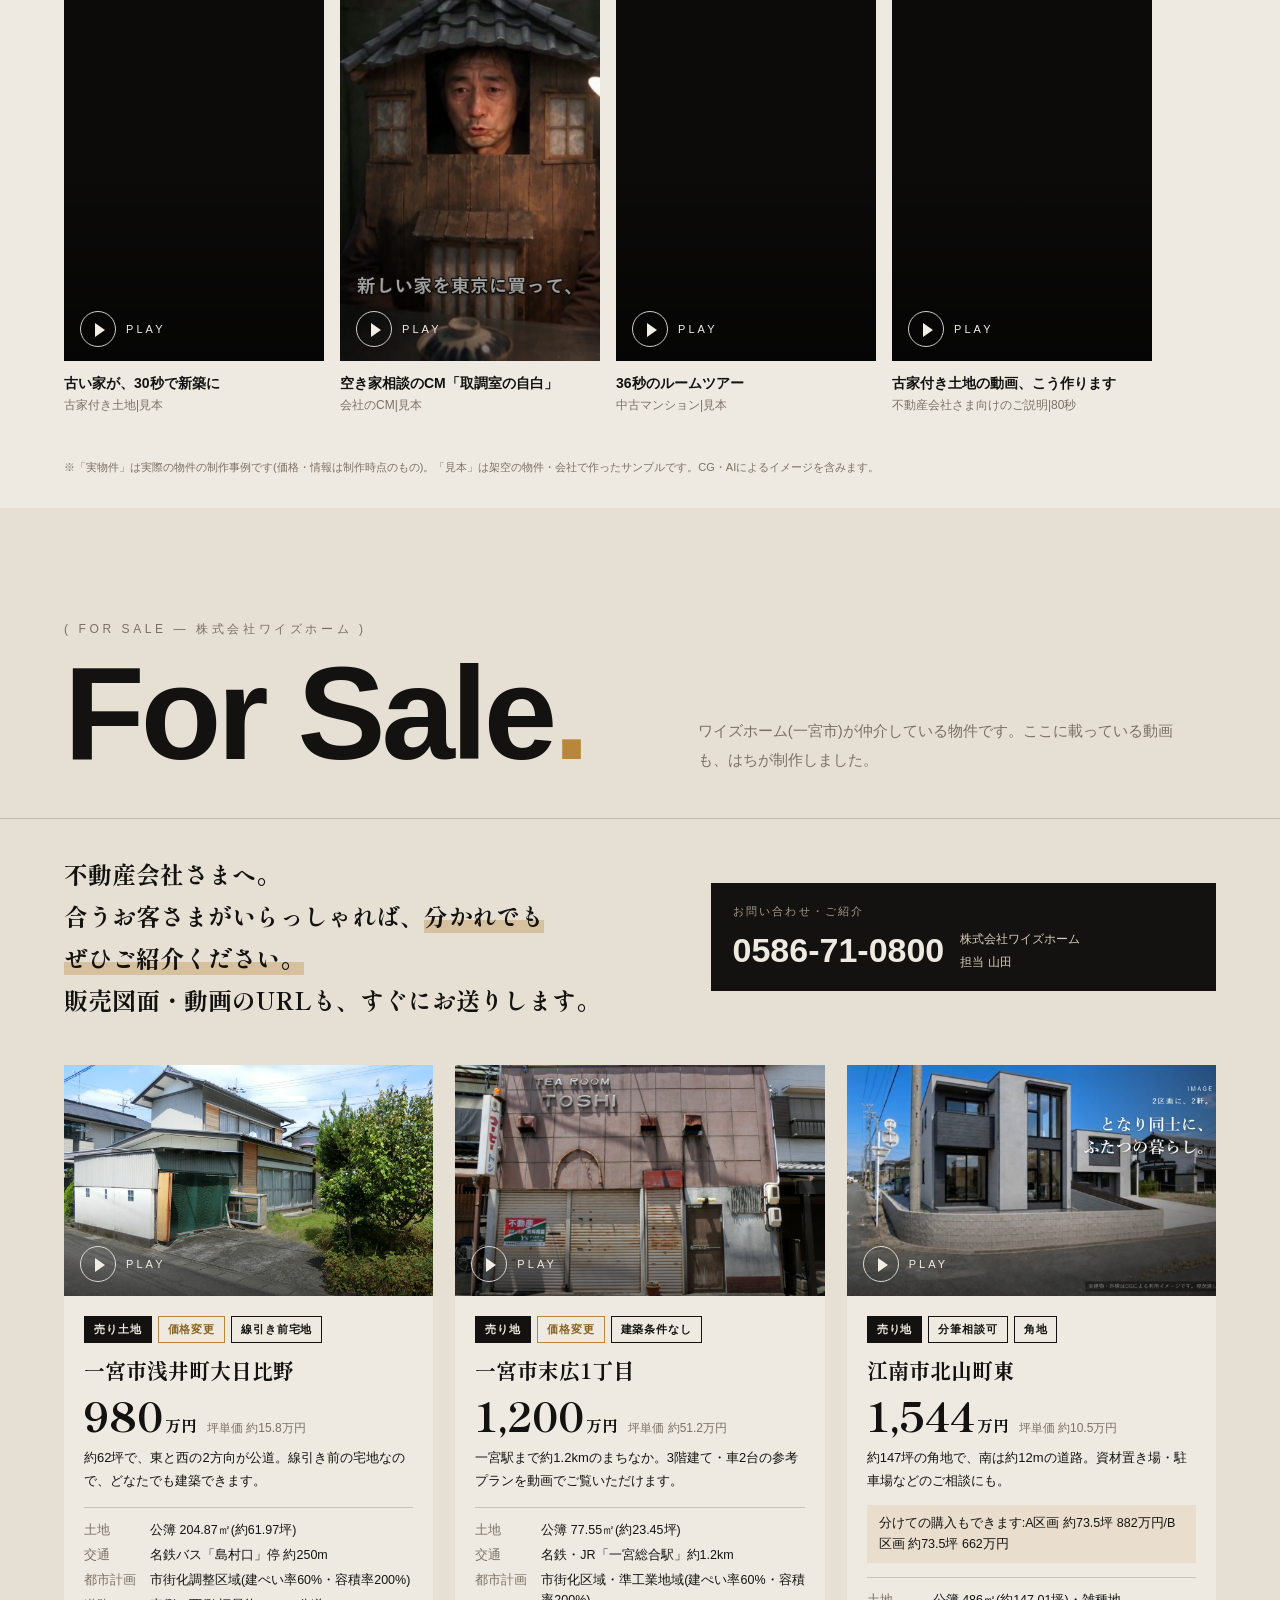
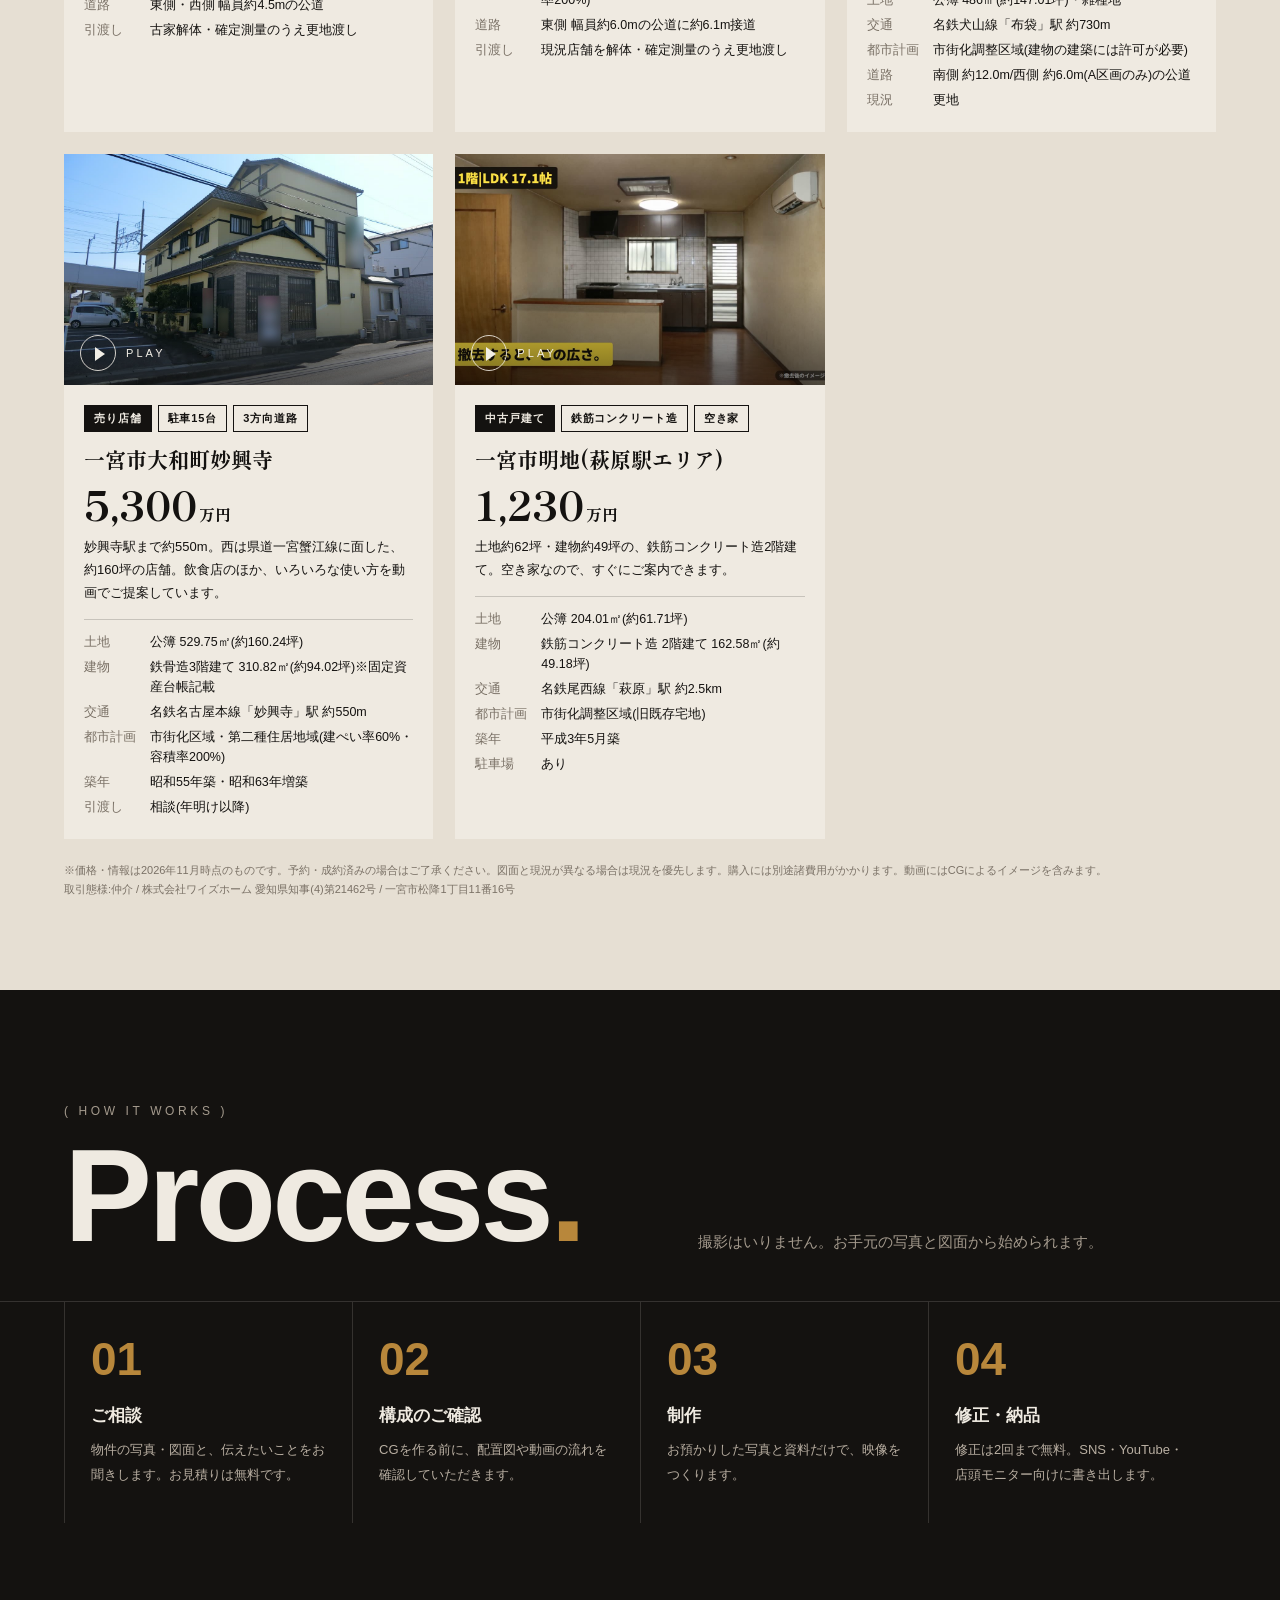
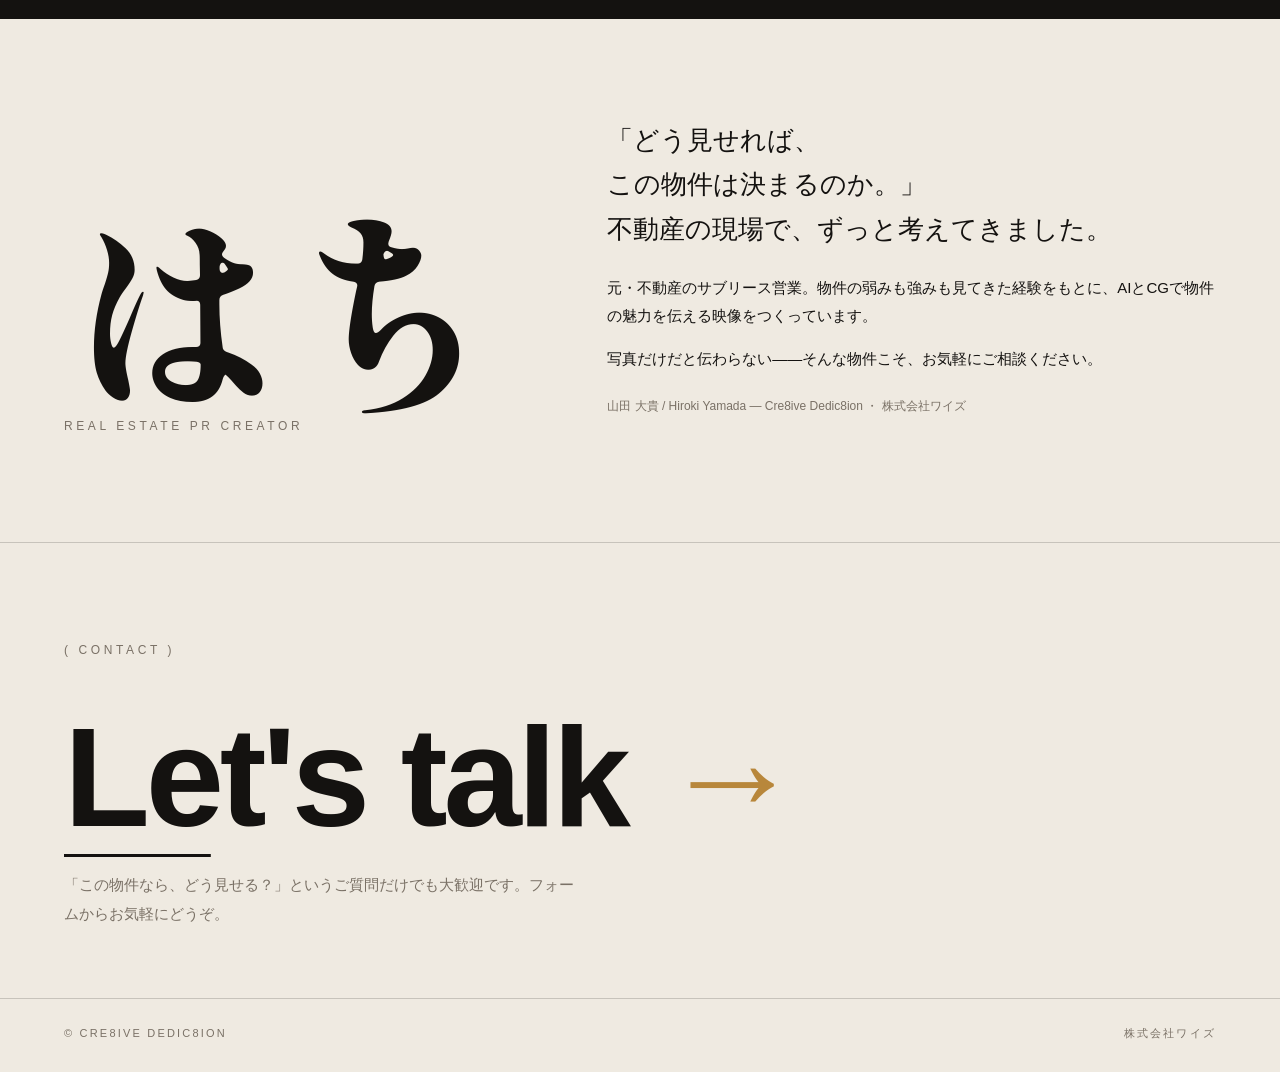
==== commit 6e0c6495: "Works: 建売の完成前動画(見本)を追加 Co-Authored-By: Claude Opus 5.5 <noreply@anthropic.com>" ====
--- a/index.html
+++ b/index.html
@@ -216,19 +216,30 @@
   </div>
 
   <div class="proj pad">
+    <div class="media w" data-yt="9JLlp0N95Dc"><img src="media/tateuri.jpg" alt="建売分譲 全4棟の完成前動画" loading="lazy"><span class="pl"><b></b>PLAY</span></div>
+    <div class="info">
+      <div class="idx">03</div>
+      <div class="cat">READY-BUILT — 見本</div>
+      <h3>上棟前の建売を、図面から。</h3>
+      <p>区画図と間取り図だけで、全4棟の分譲住宅を。空から見る立地、更地から建ち上がる4棟、そこで暮らす家族の一日までを、撮影なしで1本に。</p>
+      <dl><dt>TYPE</dt><dd>建売・分譲住宅(架空の物件)</dd><dt>TIME</dt><dd>45秒・横型</dd></dl>
+    </div>
+  </div>
+
+  <div class="proj rev pad">
     <div class="media w" data-yt="gl_m-LkQjGg"><img src="https://i.ytimg.com/vi/gl_m-LkQjGg/hqdefault.jpg" alt="新築戸建て" loading="lazy"><span class="pl"><b></b>PLAY</span></div>
     <div class="info">
-      <div class="idx">03</div>
+      <div class="idx">04</div>
       <div class="cat">NEW HOUSE — 見本</div>
       <h3>新築戸建ての、物件紹介。</h3>
       <p>外観・間取り・暮らしの場面を、物件の魅力が伝わる順番で。</p>
     </div>
   </div>
 
-  <div class="proj rev pad">
+  <div class="proj pad">
     <div class="media w" data-yt="DIGcyqiwoi0"><img src="https://i.ytimg.com/vi/DIGcyqiwoi0/hqdefault.jpg" alt="新築マンション" loading="lazy"><span class="pl"><b></b>PLAY</span></div>
     <div class="info">
-      <div class="idx">04</div>
+      <div class="idx">05</div>
       <div class="cat">CONDOMINIUM — 見本</div>
       <h3>新築マンションの、物件紹介。</h3>
       <p>建物の存在感と、部屋からの暮らしのイメージを1本に。</p>
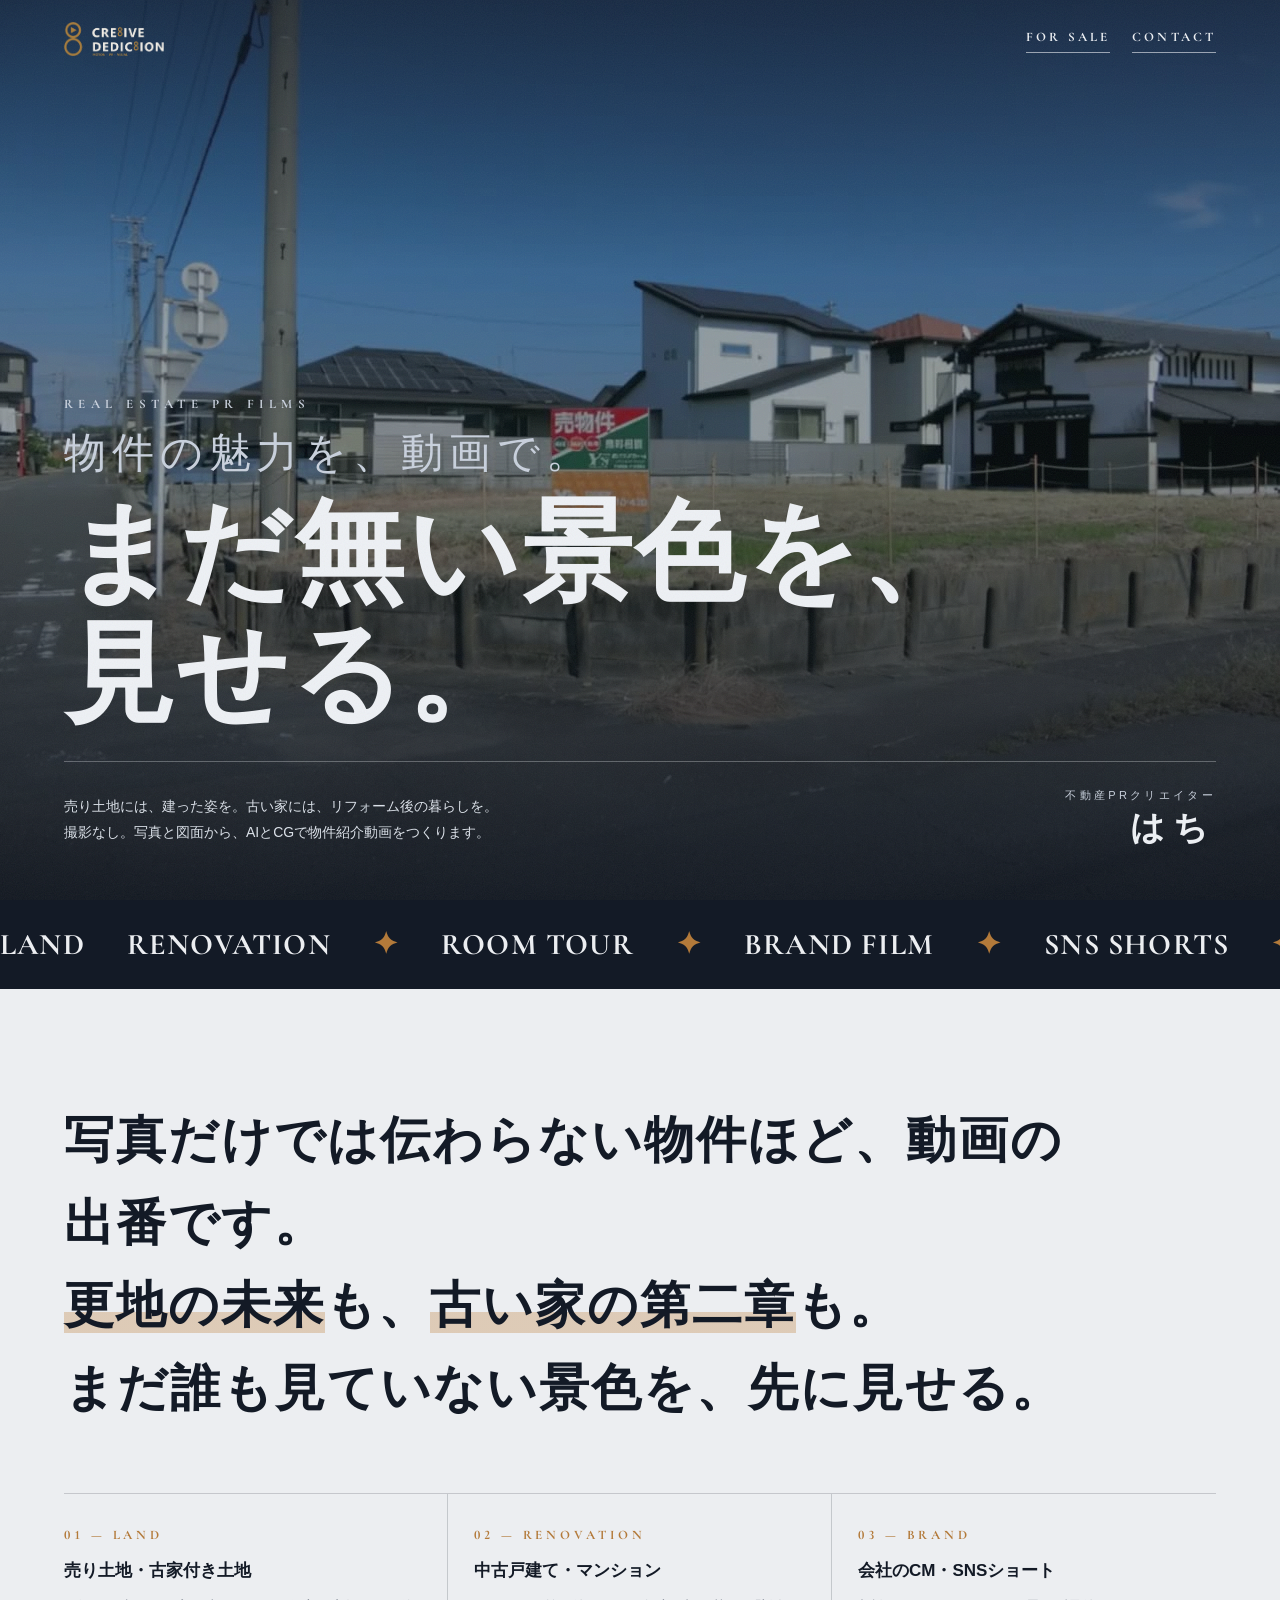
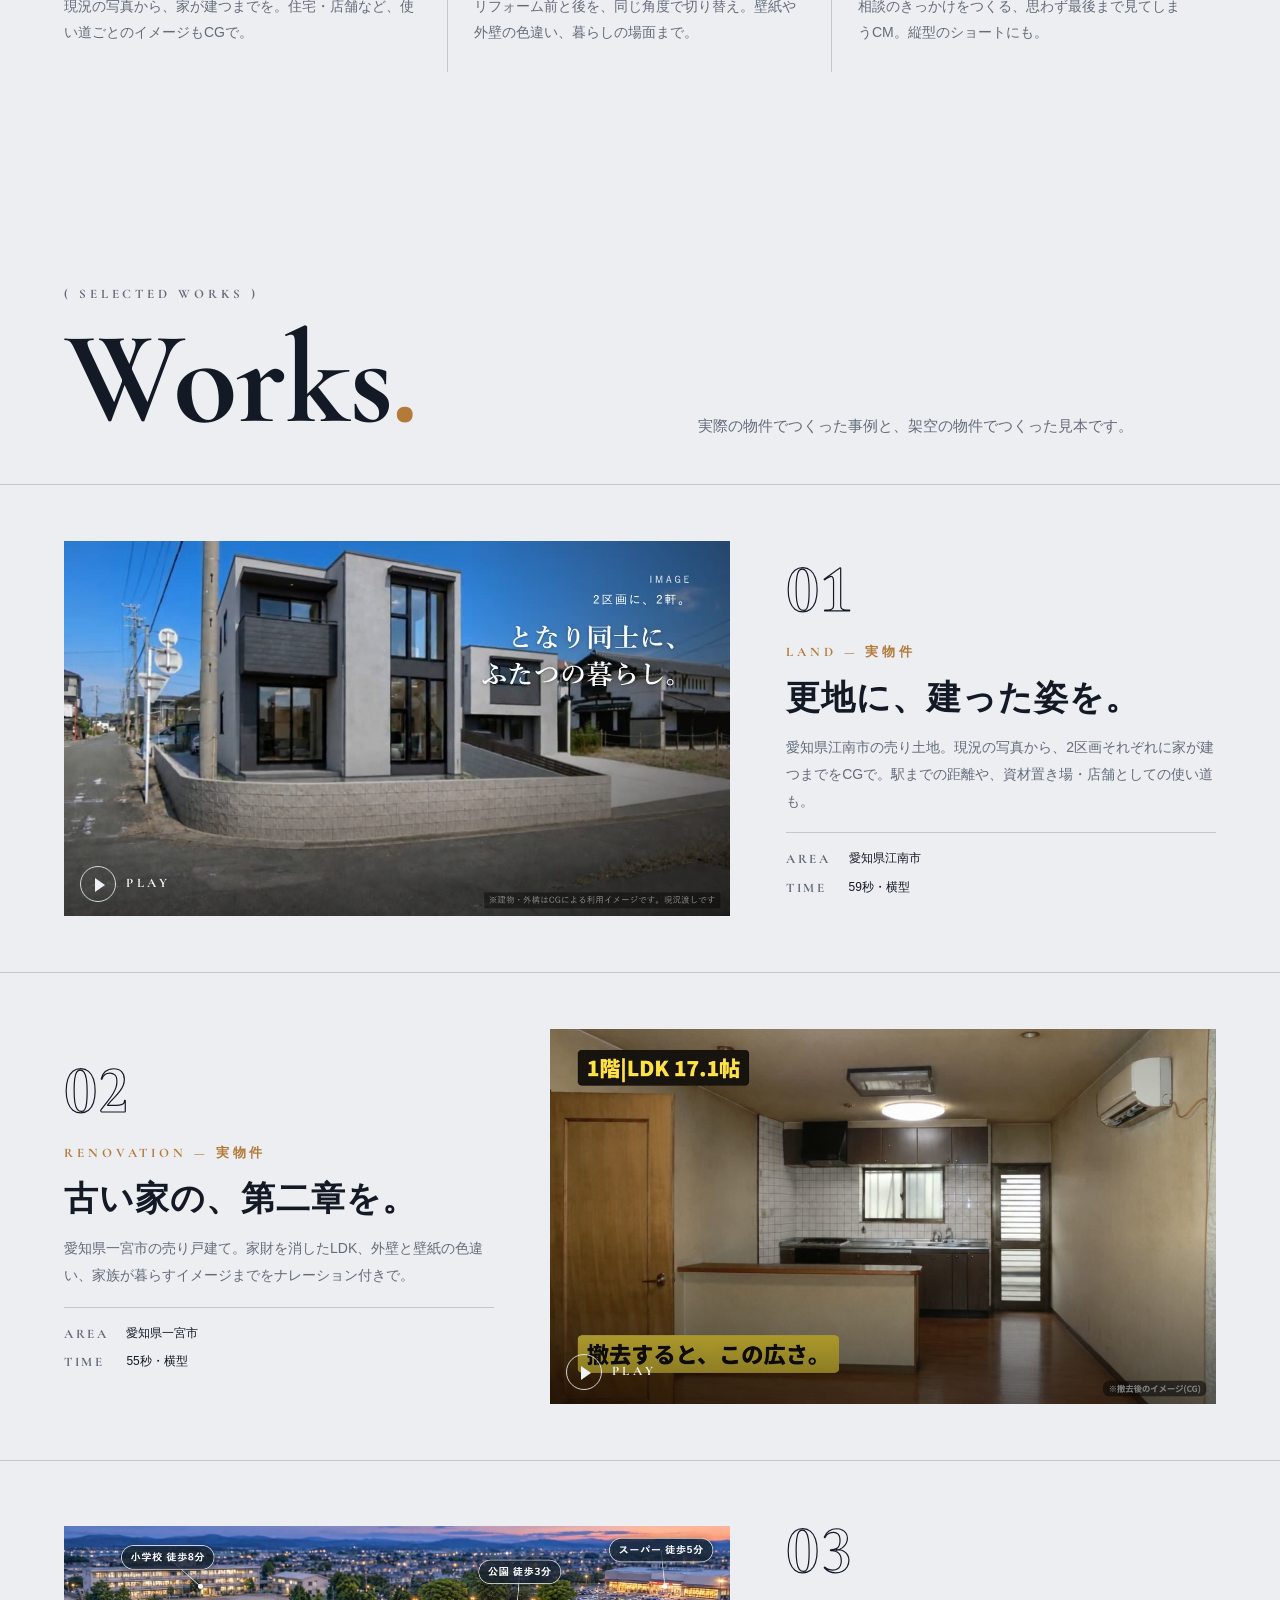
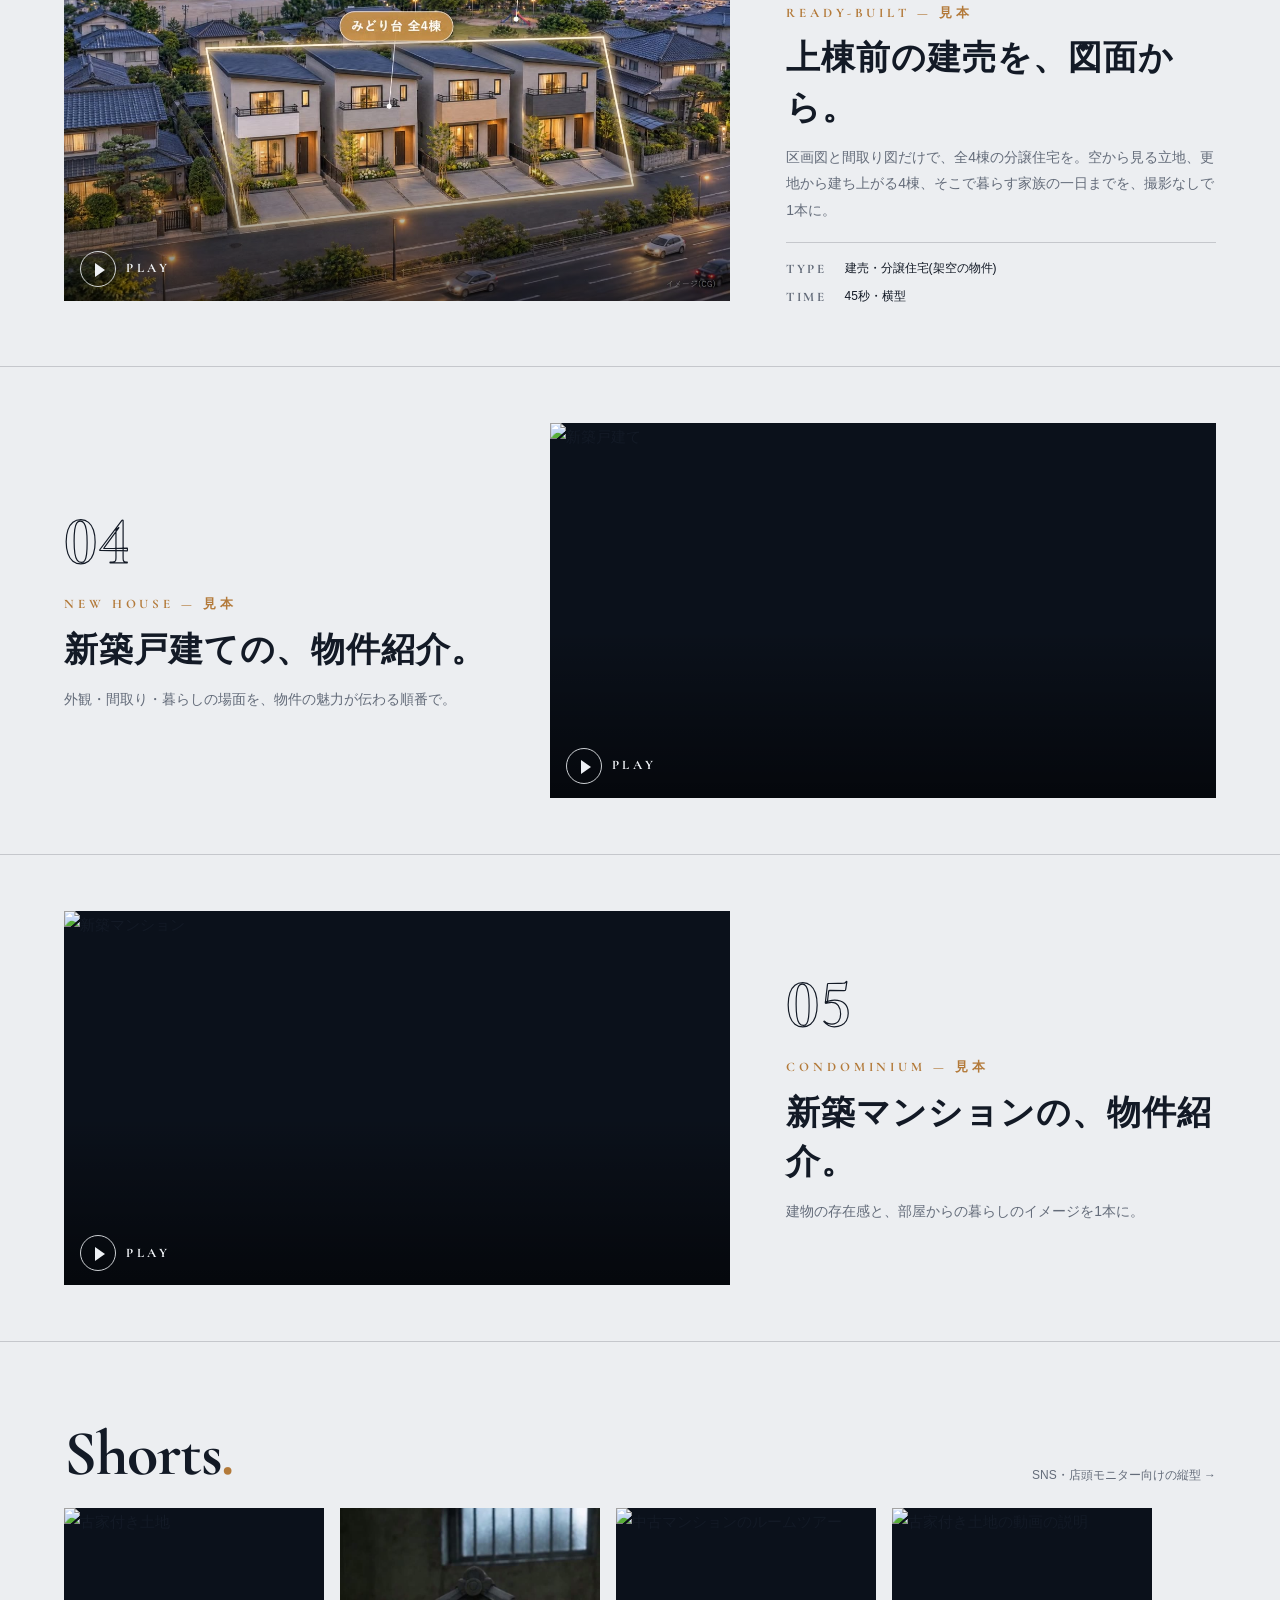
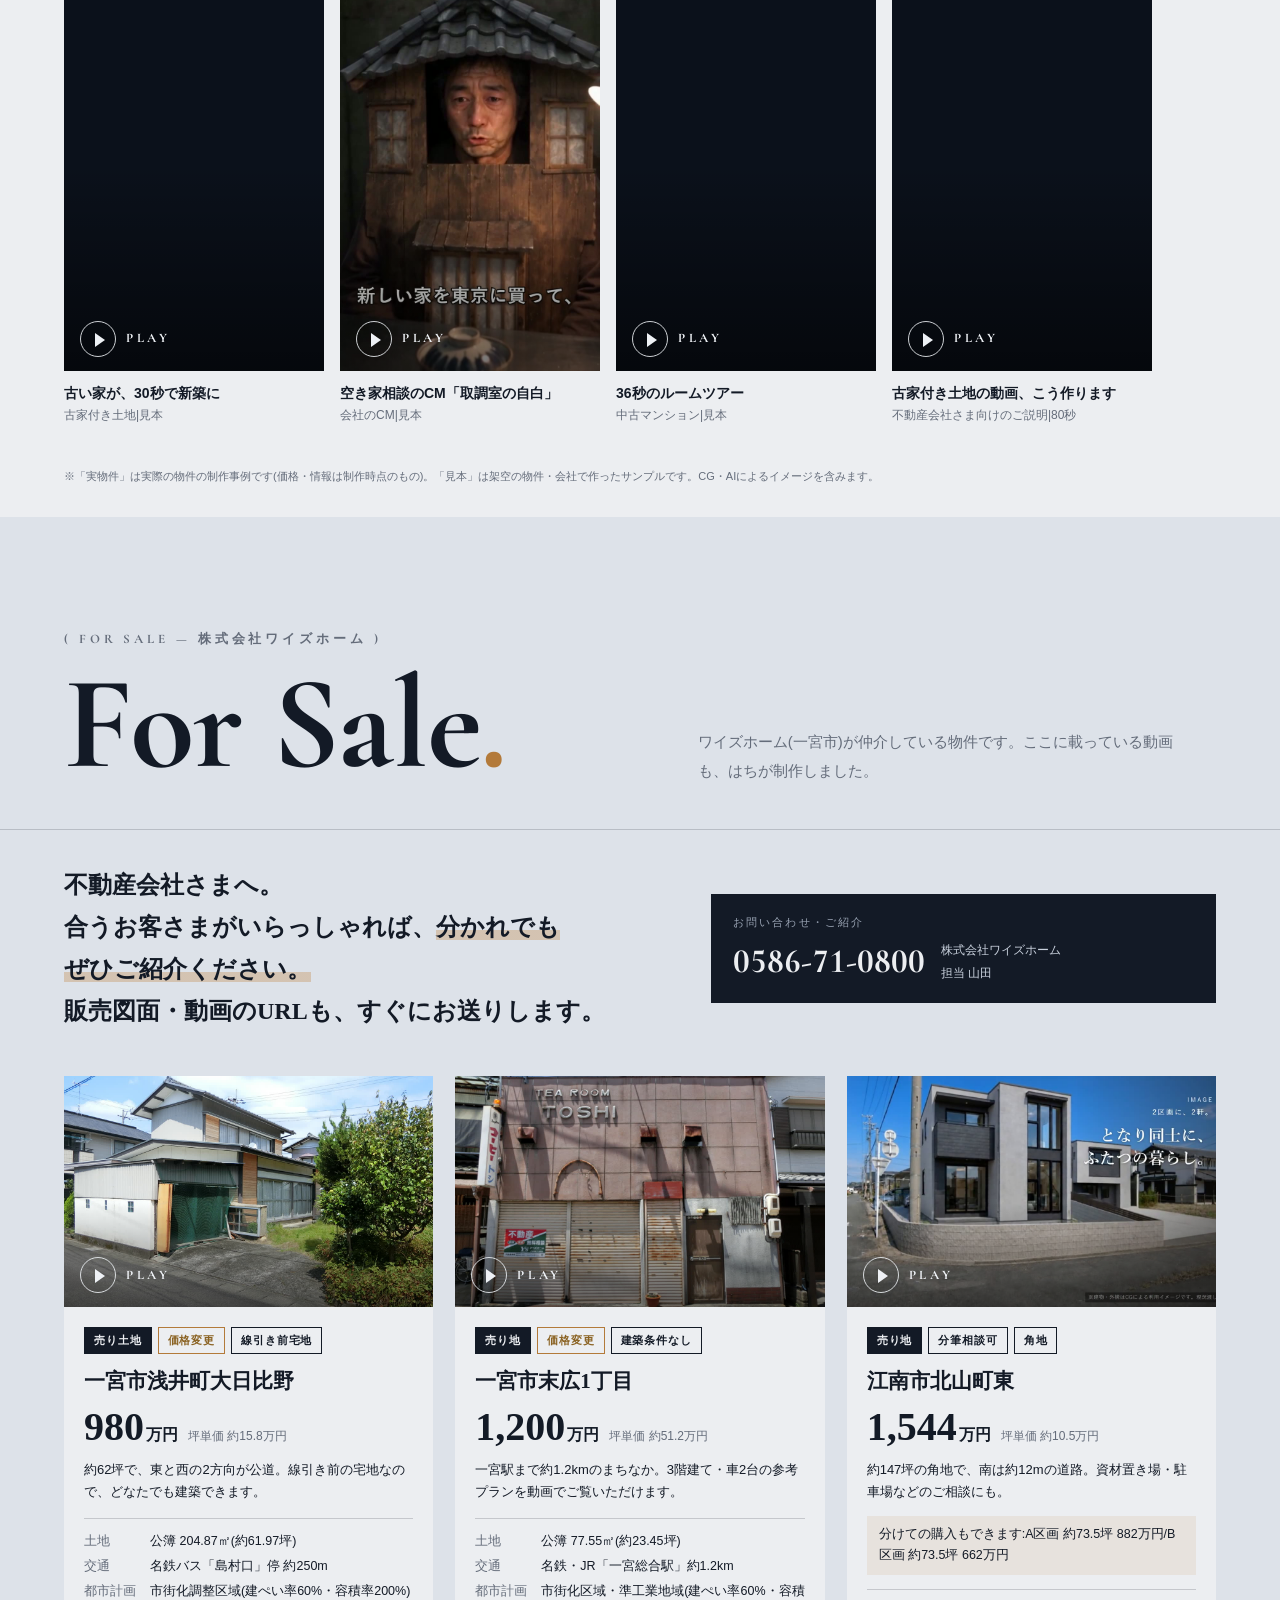
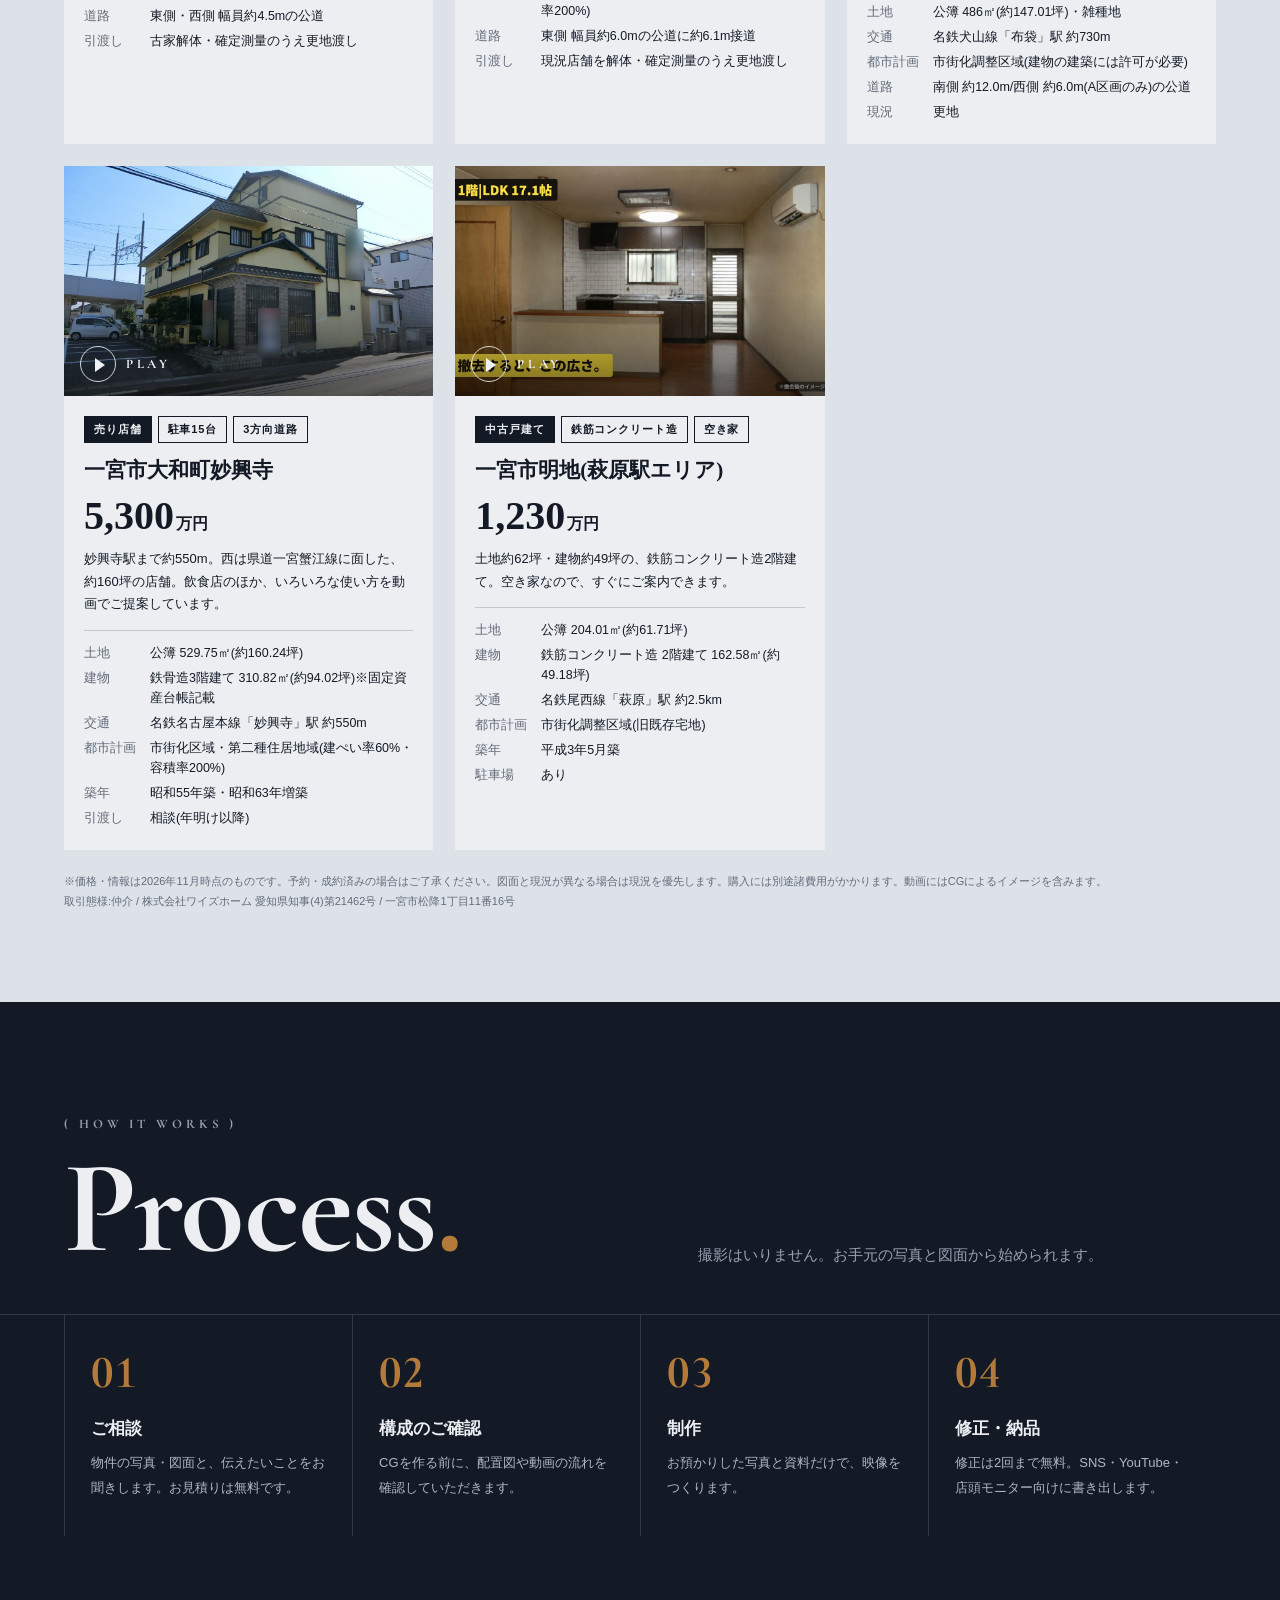
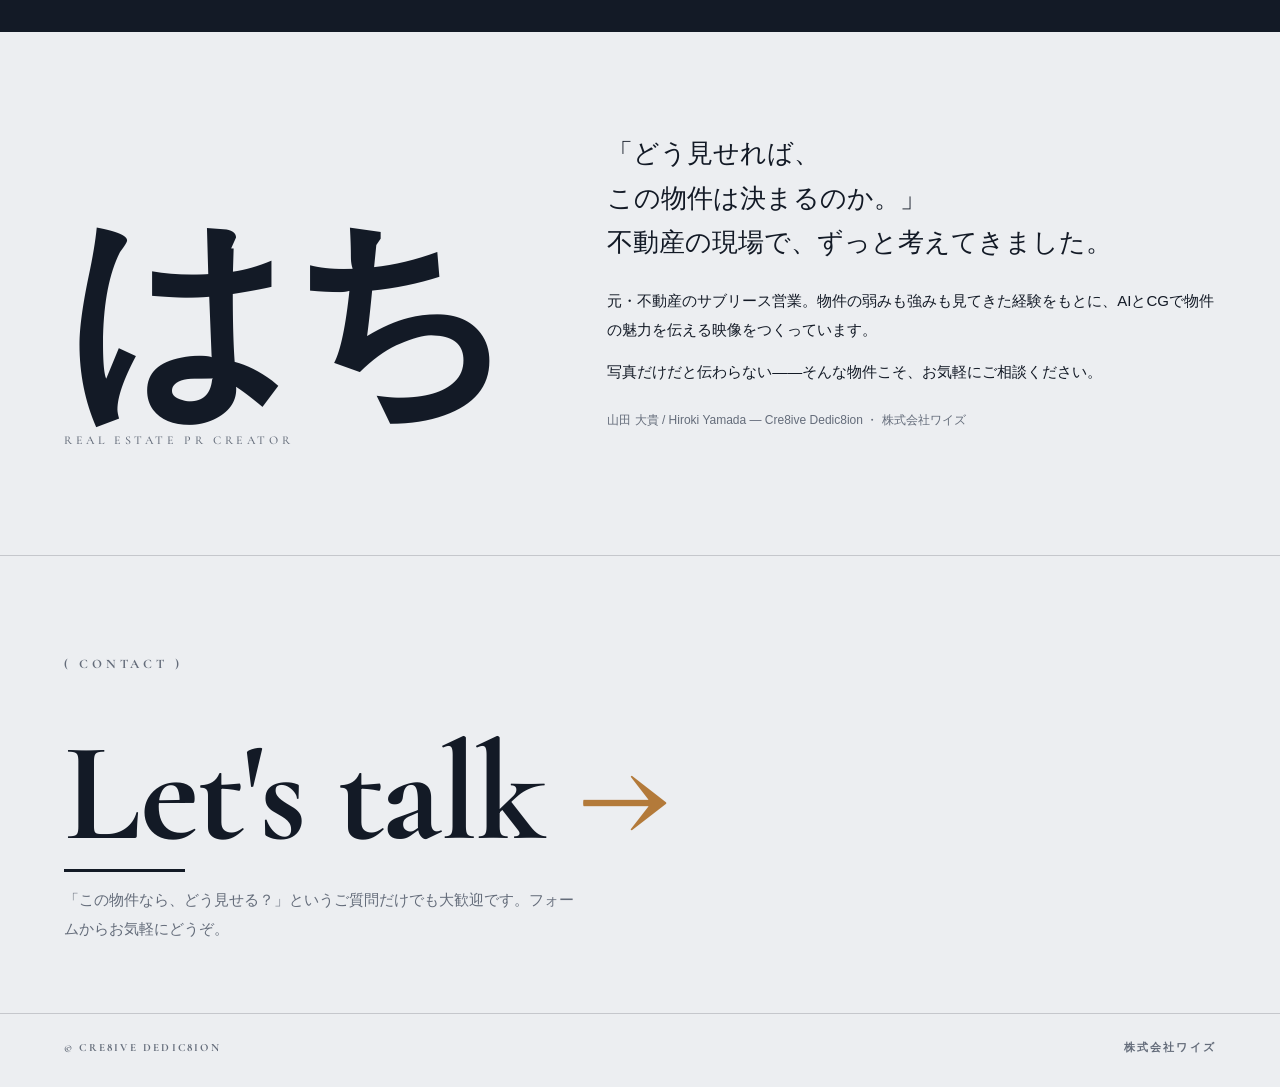
==== commit 4776c2c3: "色を紺×金に、フォントをZen Old Mincho+Cormorant Garamondに変更 Co-Authored-By: Claude Opus 5.5 <noreply@anthropic." ====
--- a/index.html
+++ b/index.html
@@ -8,9 +8,9 @@
 <link rel="icon" href="media/mark.png">
 <link rel="preconnect" href="https://fonts.googleapis.com">
 <link rel="preconnect" href="https://fonts.gstatic.com" crossorigin>
-<link href="https://fonts.googleapis.com/css2?family=Shippori+Mincho+B1:wght@500;700;800&family=Zen+Kaku+Gothic+New:wght@400;500;700&family=Syne:wght@500;700;800&display=swap" rel="stylesheet">
+<link href="https://fonts.googleapis.com/css2?family=Zen+Old+Mincho:wght@500;700;900&family=Zen+Kaku+Gothic+New:wght@400;500;700&family=Cormorant+Garamond:wght@500;600;700&display=swap" rel="stylesheet">
 <style>
-:root{--ink:#141210;--paper:#EFEAE1;--gold:#B8873B;--mute:#7A7166;--rule:rgba(20,18,16,.18)}
+:root{--ink:#131A26;--paper:#ECEEF1;--gold:#B37A3A;--mute:#646C7A;--rule:rgba(19,26,38,.18)}
 *{margin:0;padding:0;box-sizing:border-box}
 html{scroll-behavior:smooth}
 body{font-variant-numeric:lining-nums tabular-nums;background:var(--paper);color:var(--ink);font-family:"Zen Kaku Gothic New",sans-serif;font-size:15px;line-height:1.9;-webkit-font-smoothing:antialiased;overflow-x:hidden}
@@ -19,45 +19,45 @@
 body:before{content:"";position:fixed;inset:0;pointer-events:none;z-index:50;opacity:.07;background-image:url("data:image/svg+xml,%3Csvg xmlns='http://www.w3.org/2000/svg' width='160' height='160'%3E%3Cfilter id='n'%3E%3CfeTurbulence type='fractalNoise' baseFrequency='.9' numOctaves='2'/%3E%3C/filter%3E%3Crect width='100%25' height='100%25' filter='url(%23n)'/%3E%3C/svg%3E")}
 
 /* HERO */
-.hero{position:relative;height:100svh;min-height:620px;color:#F2EEE6;overflow:hidden;background:#0c0b0a}
+.hero{position:relative;height:100svh;min-height:620px;color:#EEF1F5;overflow:hidden;background:#0B111B}
 .hero video{position:absolute;inset:0;width:100%;height:100%;object-fit:cover;opacity:.6}
-.hero:after{content:"";position:absolute;inset:0;background:linear-gradient(180deg,rgba(12,11,10,.55) 0%,rgba(12,11,10,0) 30%,rgba(12,11,10,0) 50%,rgba(12,11,10,.88) 100%)}
+.hero:after{content:"";position:absolute;inset:0;background:linear-gradient(180deg,rgba(11,17,27,.55) 0%,rgba(11,17,27,0) 30%,rgba(11,17,27,0) 50%,rgba(11,17,27,.88) 100%)}
 .nav{position:absolute;top:0;left:0;right:0;z-index:3;display:flex;justify-content:space-between;align-items:center;padding-top:22px}
 .nav img{height:34px}
-.nav a{font-family:"Syne",sans-serif;font-size:12px;letter-spacing:.24em;border-bottom:1px solid rgba(242,238,230,.6);padding-bottom:2px}
+.nav a{font-family:"Cormorant Garamond",sans-serif;font-size:12px;letter-spacing:.24em;border-bottom:1px solid rgba(238,241,245,.6);padding-bottom:2px}
 .hero .in{position:absolute;left:0;right:0;bottom:0;z-index:3;padding-bottom:clamp(28px,6vh,64px)}
-.kicker{font-family:"Syne",sans-serif;font-size:11px;letter-spacing:.42em;color:#D9CDB8}
-.hero h1{font-family:"Shippori Mincho B1",serif;font-weight:800;font-size:clamp(40px,8.6vw,120px);line-height:1.1;letter-spacing:.02em;margin:14px 0 26px}
+.kicker{font-family:"Cormorant Garamond",sans-serif;font-size:11px;letter-spacing:.42em;color:#C9D1DD}
+.hero h1{font-family:"Zen Old Mincho",serif;font-weight:800;font-size:clamp(40px,8.6vw,120px);line-height:1.1;letter-spacing:.02em;margin:14px 0 26px}
 .hero h1 span{display:block}
-.hero h1 .sm{font-size:.38em;font-weight:500;letter-spacing:.14em;margin-bottom:.4em;color:#D9CDB8}
-.meta{display:flex;justify-content:space-between;align-items:flex-end;gap:24px;flex-wrap:wrap;border-top:1px solid rgba(242,238,230,.3);padding-top:18px}
-.meta p{max-width:520px;font-size:14px;color:#E4DCCF}
+.hero h1 .sm{font-size:.38em;font-weight:500;letter-spacing:.14em;margin-bottom:.4em;color:#C9D1DD}
+.meta{display:flex;justify-content:space-between;align-items:flex-end;gap:24px;flex-wrap:wrap;border-top:1px solid rgba(238,241,245,.3);padding-top:18px}
+.meta p{max-width:520px;font-size:14px;color:#DCE2EA}
 .meta .who{text-align:right;margin-left:auto}
-.meta .who b{font-family:"Shippori Mincho B1",serif;font-size:34px;font-weight:700;letter-spacing:.24em;display:block;line-height:1.1}
-.meta .who small{font-size:11px;letter-spacing:.3em;color:#D9CDB8}
+.meta .who b{font-family:"Zen Old Mincho",serif;font-size:34px;font-weight:700;letter-spacing:.24em;display:block;line-height:1.1}
+.meta .who small{font-size:11px;letter-spacing:.3em;color:#C9D1DD}
 
 /* MARQUEE */
 .marq{background:var(--ink);color:var(--paper);overflow:hidden;white-space:nowrap;padding:16px 0}
 .marq div{display:inline-block;animation:mq 38s linear infinite}
-.marq span{font-family:"Syne",sans-serif;font-weight:700;font-size:clamp(18px,3vw,30px);letter-spacing:.04em;margin-right:42px}
+.marq span{font-family:"Cormorant Garamond",sans-serif;font-weight:700;font-size:clamp(18px,3vw,30px);letter-spacing:.04em;margin-right:42px}
 .marq i{font-style:normal;color:var(--gold);margin-left:42px}
 @keyframes mq{to{transform:translateX(-50%)}}
 
 /* STATEMENT */
 .state{padding-top:110px;padding-bottom:100px}
-.big{font-family:"Shippori Mincho B1",serif;font-weight:700;font-size:clamp(24px,4.4vw,50px);line-height:1.65;letter-spacing:.04em;max-width:1000px;margin-bottom:64px}
-.big u{text-decoration:none;background:linear-gradient(transparent 62%,rgba(184,135,59,.35) 62%)}
+.big{font-family:"Zen Old Mincho",serif;font-weight:700;font-size:clamp(24px,4.4vw,50px);line-height:1.65;letter-spacing:.04em;max-width:1000px;margin-bottom:64px}
+.big u{text-decoration:none;background:linear-gradient(transparent 62%,rgba(194,137,74,.35) 62%)}
 .trio{display:grid;grid-template-columns:repeat(auto-fit,minmax(240px,1fr));border-top:1px solid var(--rule)}
 .trio div{padding:26px 0;border-bottom:1px solid var(--rule)}
-.trio small{font-family:"Syne",sans-serif;font-size:11px;letter-spacing:.3em;color:var(--gold)}
+.trio small{font-family:"Cormorant Garamond",sans-serif;font-size:11px;letter-spacing:.3em;color:var(--gold)}
 .trio b{display:block;font-size:17px;margin:6px 0}
 .trio p{font-size:14px;color:var(--mute)}
 @media(min-width:800px){.trio div{border-bottom:0;border-right:1px solid var(--rule);padding:26px}.trio div:first-child{padding-left:0}.trio div:last-child{border-right:0}}
 
 /* SECTION HEAD */
 .sh{display:grid;gap:12px;padding-top:110px;padding-bottom:44px;border-bottom:1px solid var(--rule)}
-.sh .no{font-family:"Syne",sans-serif;font-size:12px;letter-spacing:.3em;color:var(--mute)}
-.sh h2{font-family:"Syne",sans-serif;font-weight:800;font-size:clamp(56px,11vw,132px);line-height:.92;letter-spacing:-.03em}
+.sh .no{font-family:"Cormorant Garamond",sans-serif;font-size:12px;letter-spacing:.3em;color:var(--mute)}
+.sh h2{font-family:"Cormorant Garamond",sans-serif;font-weight:800;font-size:clamp(56px,11vw,132px);line-height:.92;letter-spacing:-.01em}
 .sh h2 em{font-style:normal;color:var(--gold)}
 .sh p{max-width:480px;color:var(--mute)}
 @media(min-width:900px){.sh{grid-template-columns:1.2fr 1fr;align-items:end}.sh .no{grid-column:1/-1}}
@@ -65,23 +65,23 @@
 /* WORKS */
 .proj{display:grid;gap:22px;padding-top:56px;padding-bottom:56px;border-bottom:1px solid var(--rule)}
 @media(min-width:900px){.proj{grid-template-columns:1.55fr 1fr;gap:56px;align-items:center}.proj.rev{grid-template-columns:1fr 1.55fr}.proj.rev .media{order:2}}
-.media{position:relative;overflow:hidden;background:#0c0b0a;cursor:pointer}
+.media{position:relative;overflow:hidden;background:#0B111B;cursor:pointer}
 .media.w{aspect-ratio:16/9}
 .media.t{aspect-ratio:9/16}
 .media img,.media video,.media iframe{position:absolute;inset:0;width:100%;height:100%;object-fit:cover;border:0;transition:transform .9s cubic-bezier(.2,.7,.2,1)}
 .media:hover img{transform:scale(1.04)}
 .media:before{content:"";position:absolute;inset:0;z-index:1;background:linear-gradient(180deg,transparent 55%,rgba(0,0,0,.55));pointer-events:none}
-.pl{position:absolute;left:16px;bottom:14px;z-index:2;font-family:"Syne",sans-serif;font-size:11px;letter-spacing:.28em;color:#F2EEE6;display:flex;align-items:center;gap:10px}
-.pl b{width:36px;height:36px;border-radius:50%;border:1px solid rgba(242,238,230,.85);position:relative;display:inline-block}
-.pl b:after{content:"";position:absolute;left:14px;top:11px;border-left:10px solid #F2EEE6;border-top:7px solid transparent;border-bottom:7px solid transparent}
-.idx{font-variant-numeric:lining-nums tabular-nums;font-feature-settings:"lnum" 1,"tnum" 1;font-family:"Syne",sans-serif;font-weight:800;font-size:68px;line-height:1;color:transparent;-webkit-text-stroke:1px var(--ink)}
-.cat{font-family:"Syne",sans-serif;font-size:11px;letter-spacing:.3em;color:var(--gold);margin:16px 0 8px}
-.info h3{font-family:"Shippori Mincho B1",serif;font-weight:700;font-size:clamp(23px,3vw,34px);line-height:1.45;letter-spacing:.03em}
+.pl{position:absolute;left:16px;bottom:14px;z-index:2;font-family:"Cormorant Garamond",sans-serif;font-size:11px;letter-spacing:.28em;color:#EEF1F5;display:flex;align-items:center;gap:10px}
+.pl b{width:36px;height:36px;border-radius:50%;border:1px solid rgba(238,241,245,.85);position:relative;display:inline-block}
+.pl b:after{content:"";position:absolute;left:14px;top:11px;border-left:10px solid #EEF1F5;border-top:7px solid transparent;border-bottom:7px solid transparent}
+.idx{font-variant-numeric:lining-nums tabular-nums;font-feature-settings:"lnum" 1,"tnum" 1;font-family:"Cormorant Garamond",sans-serif;font-weight:800;font-size:68px;line-height:1;color:transparent;-webkit-text-stroke:1px var(--ink)}
+.cat{font-family:"Cormorant Garamond",sans-serif;font-size:11px;letter-spacing:.3em;color:var(--gold);margin:16px 0 8px}
+.info h3{font-family:"Zen Old Mincho",serif;font-weight:700;font-size:clamp(23px,3vw,34px);line-height:1.45;letter-spacing:.03em}
 .info p{color:var(--mute);margin-top:12px;font-size:14px}
 .info dl{display:grid;grid-template-columns:auto 1fr;gap:4px 18px;margin-top:18px;font-size:12px;border-top:1px solid var(--rule);padding-top:14px}
-.info dt{font-family:"Syne",sans-serif;letter-spacing:.2em;color:var(--mute)}
+.info dt{font-family:"Cormorant Garamond",sans-serif;letter-spacing:.2em;color:var(--mute)}
 .rail-h{display:flex;flex-wrap:wrap;justify-content:space-between;align-items:end;gap:8px 12px;padding-top:80px;padding-bottom:22px}
-.rail-h h3{font-family:"Syne",sans-serif;font-weight:800;font-size:clamp(34px,6vw,64px);letter-spacing:-.02em;line-height:1}
+.rail-h h3{font-family:"Cormorant Garamond",sans-serif;font-weight:800;font-size:clamp(34px,6vw,64px);letter-spacing:-.02em;line-height:1}
 .rail-h h3 em{font-style:normal;color:var(--gold)}
 .rail-h span{font-size:12px;color:var(--mute)}
 .rail{display:grid;grid-auto-flow:column;grid-auto-columns:min(72vw,260px);gap:16px;overflow-x:auto;scroll-snap-type:x mandatory;padding-bottom:26px;padding-left:calc(50vw - min(36vw,130px));padding-right:calc(50vw - min(36vw,130px))}
@@ -94,64 +94,67 @@
 .note{font-size:11px;color:var(--mute);padding-top:14px;padding-bottom:30px}
 
 /* FOR SALE */
-.sale{background:#E6DFD3;padding-bottom:90px}
+.sale{background:#DDE2E9;padding-bottom:90px}
 .sale .sh{border-color:var(--rule)}
 .sale-lead{display:grid;gap:14px 40px;padding-top:34px;padding-bottom:10px}
 @media(min-width:900px){.sale-lead{grid-template-columns:1.2fr 1fr;align-items:center}}
-.sale-lead .msg{font-family:"Shippori Mincho B1",serif;font-weight:700;font-size:clamp(17px,2.4vw,24px);line-height:1.75}
+.sale-lead .msg{font-family:"Zen Old Mincho",serif;font-weight:700;font-size:clamp(17px,2.4vw,24px);line-height:1.75}
 .sale-lead .msg span{display:inline-block}
-.sale-lead .msg u{text-decoration:none;background:linear-gradient(transparent 62%,rgba(184,135,59,.35) 62%)}
+.sale-lead .msg u{text-decoration:none;background:linear-gradient(transparent 62%,rgba(194,137,74,.35) 62%)}
 .tel{display:flex;flex-wrap:wrap;align-items:center;gap:6px 16px;background:var(--ink);color:var(--paper);padding:18px 22px}
-.tel small{font-size:11px;letter-spacing:.2em;color:#A49A8D;width:100%}
-.tel a{font-family:"Syne",sans-serif;font-weight:800;font-size:clamp(24px,6.6vw,34px);letter-spacing:0;line-height:1.1;white-space:nowrap}
-.tel span{font-size:12px;color:#D9CDB8}
+.tel small{font-size:11px;letter-spacing:.2em;color:#98A2B2;width:100%}
+.tel a{font-family:"Cormorant Garamond",sans-serif;font-weight:800;font-size:clamp(24px,6.6vw,34px);letter-spacing:0;line-height:1.1;white-space:nowrap}
+.tel span{font-size:12px;color:#C9D1DD}
 .cards{display:grid;gap:22px;grid-template-columns:repeat(auto-fill,minmax(min(100%,330px),1fr));padding-top:34px}
 .card{background:var(--paper);display:flex;flex-direction:column}
 .card .media{aspect-ratio:16/10}
-.card .media video{object-fit:contain;background:#0c0b0a}
+.card .media video{object-fit:contain;background:#0B111B}
 .card .body{padding:20px 20px 22px;display:flex;flex-direction:column;flex:1}
 .tags{display:flex;flex-wrap:wrap;gap:6px}
 .tags b{font-size:11px;font-weight:700;letter-spacing:.08em;padding:2px 9px;border:1px solid var(--ink)}
 .tags b.k{background:var(--ink);color:var(--paper)}
 .tags b.g{border-color:var(--gold);color:#8a6222}
-.card h3{font-family:"Shippori Mincho B1",serif;font-weight:700;font-size:21px;line-height:1.45;margin-top:12px}
-.price{font-family:"Shippori Mincho B1",serif;font-weight:800;font-size:40px;line-height:1.1;margin:8px 0 2px;color:var(--ink)}
+.card h3{font-family:"Zen Old Mincho",serif;font-weight:700;font-size:21px;line-height:1.45;margin-top:12px}
+.price{font-family:"Zen Old Mincho",serif;font-weight:800;font-size:40px;line-height:1.1;margin:8px 0 2px;color:var(--ink)}
 .price small{font-size:16px;font-weight:700;margin-left:2px}
 .price i{font-style:normal;font-family:"Zen Kaku Gothic New",sans-serif;font-size:12px;font-weight:500;color:var(--mute);margin-left:10px}
 .card .pt{font-size:13px;color:var(--ink);margin-top:8px;line-height:1.75}
 .card dl{display:grid;grid-template-columns:auto 1fr;gap:5px 14px;margin-top:14px;padding-top:12px;border-top:1px solid var(--rule);font-size:12.5px;line-height:1.6}
 .card dt{color:var(--mute);white-space:nowrap}
-.card .split{margin-top:12px;font-size:12.5px;background:rgba(184,135,59,.12);padding:8px 12px;line-height:1.7}
+.card .split{margin-top:12px;font-size:12.5px;background:rgba(194,137,74,.12);padding:8px 12px;line-height:1.7}
 .sale .note{padding-top:22px;padding-bottom:0;line-height:1.8}
 
 /* PROCESS */
 .dark{background:var(--ink);color:var(--paper)}
-.dark .sh{border-color:rgba(239,234,225,.15)}
-.dark .sh p,.dark .sh .no{color:#A49A8D}
+.dark .sh{border-color:rgba(236,238,241,.15)}
+.dark .sh p,.dark .sh .no{color:#98A2B2}
 .steps{display:grid;grid-template-columns:repeat(auto-fit,minmax(220px,1fr));padding-bottom:96px}
-.steps div{padding:34px 0 36px;border-bottom:1px solid rgba(239,234,225,.15)}
-.steps .n{display:block;font-family:"Syne",sans-serif;font-weight:800;font-size:46px;color:var(--gold);line-height:1;height:46px;font-variant-numeric:lining-nums tabular-nums;font-feature-settings:"lnum" 1,"tnum" 1}
+.steps div{padding:34px 0 36px;border-bottom:1px solid rgba(236,238,241,.15)}
+.steps .n{display:block;font-family:"Cormorant Garamond",sans-serif;font-weight:800;font-size:46px;color:var(--gold);line-height:1;height:46px;font-variant-numeric:lining-nums tabular-nums;font-feature-settings:"lnum" 1,"tnum" 1}
 .steps b{display:block;font-size:17px;margin:18px 0 6px}
-.steps p{font-size:13px;color:#B9AFA2}
-@media(min-width:900px){.steps div{border-bottom:0;border-left:1px solid rgba(239,234,225,.15);padding:34px 26px 36px}}
+.steps p{font-size:13px;color:#AEB7C4}
+@media(min-width:900px){.steps div{border-bottom:0;border-left:1px solid rgba(236,238,241,.15);padding:34px 26px 36px}}
 
 /* ABOUT */
 .about{display:grid;gap:36px;padding-top:100px;padding-bottom:110px}
 @media(min-width:900px){.about{grid-template-columns:1fr 1.2fr;align-items:end}}
-.about .name{font-family:"Shippori Mincho B1",serif;font-weight:800;font-size:clamp(96px,18vw,220px);line-height:.9}
-.about .name small{display:block;font-family:"Syne",sans-serif;font-weight:500;font-size:12px;letter-spacing:.3em;color:var(--mute);margin-top:18px}
-.about .q{font-family:"Shippori Mincho B1",serif;font-size:clamp(20px,2.6vw,26px);line-height:1.7;margin-bottom:22px}
+.about .name{font-family:"Zen Old Mincho",serif;font-weight:800;font-size:clamp(96px,18vw,220px);line-height:.9}
+.about .name small{display:block;font-family:"Cormorant Garamond",sans-serif;font-weight:500;font-size:12px;letter-spacing:.3em;color:var(--mute);margin-top:18px}
+.about .q{font-family:"Zen Old Mincho",serif;font-size:clamp(20px,2.6vw,26px);line-height:1.7;margin-bottom:22px}
 .about p{margin-bottom:14px}
 
 /* CONTACT */
 .contact{padding-top:96px;padding-bottom:70px;border-top:1px solid var(--rule)}
-.contact .no{font-family:"Syne",sans-serif;font-size:12px;letter-spacing:.3em;color:var(--mute)}
-.contact a.big2{display:inline-flex;align-items:center;gap:.25em;font-family:"Syne",sans-serif;font-weight:800;font-size:clamp(50px,11vw,150px);line-height:1;letter-spacing:-.03em;margin:18px 0 22px;position:relative}
+.contact .no{font-family:"Cormorant Garamond",sans-serif;font-size:12px;letter-spacing:.3em;color:var(--mute)}
+.contact a.big2{display:inline-flex;align-items:center;gap:.25em;font-family:"Cormorant Garamond",sans-serif;font-weight:800;font-size:clamp(50px,11vw,150px);line-height:1;letter-spacing:-.01em;margin:18px 0 22px;position:relative}
 .contact a.big2:after{content:"";position:absolute;left:0;bottom:-8px;height:3px;width:100%;background:var(--ink);transform-origin:left;transform:scaleX(.2);transition:transform .6s cubic-bezier(.2,.7,.2,1)}
 .contact a.big2:hover:after{transform:scaleX(1)}
 .contact a.big2 i{font-style:normal;color:var(--gold)}
 .contact p{color:var(--mute);max-width:520px}
-footer{display:flex;justify-content:space-between;flex-wrap:wrap;gap:10px;padding-top:24px;padding-bottom:28px;font-family:"Syne",sans-serif;font-size:11px;letter-spacing:.2em;color:var(--mute);border-top:1px solid var(--rule)}
+/* Cormorantは細いので、小さい英字ラベルは少し大きく・太く */
+.kicker,.nav a,.cat,.sh .no,.trio small,.info dt,.pl,.contact .no,footer{font-weight:700;font-size:13px}
+.idx{-webkit-text-stroke:1.2px var(--ink)}
+footer{display:flex;justify-content:space-between;flex-wrap:wrap;gap:10px;padding-top:24px;padding-bottom:28px;font-family:"Cormorant Garamond",sans-serif;font-size:11px;letter-spacing:.2em;color:var(--mute);border-top:1px solid var(--rule)}
 </style>
 </head>
 <body>
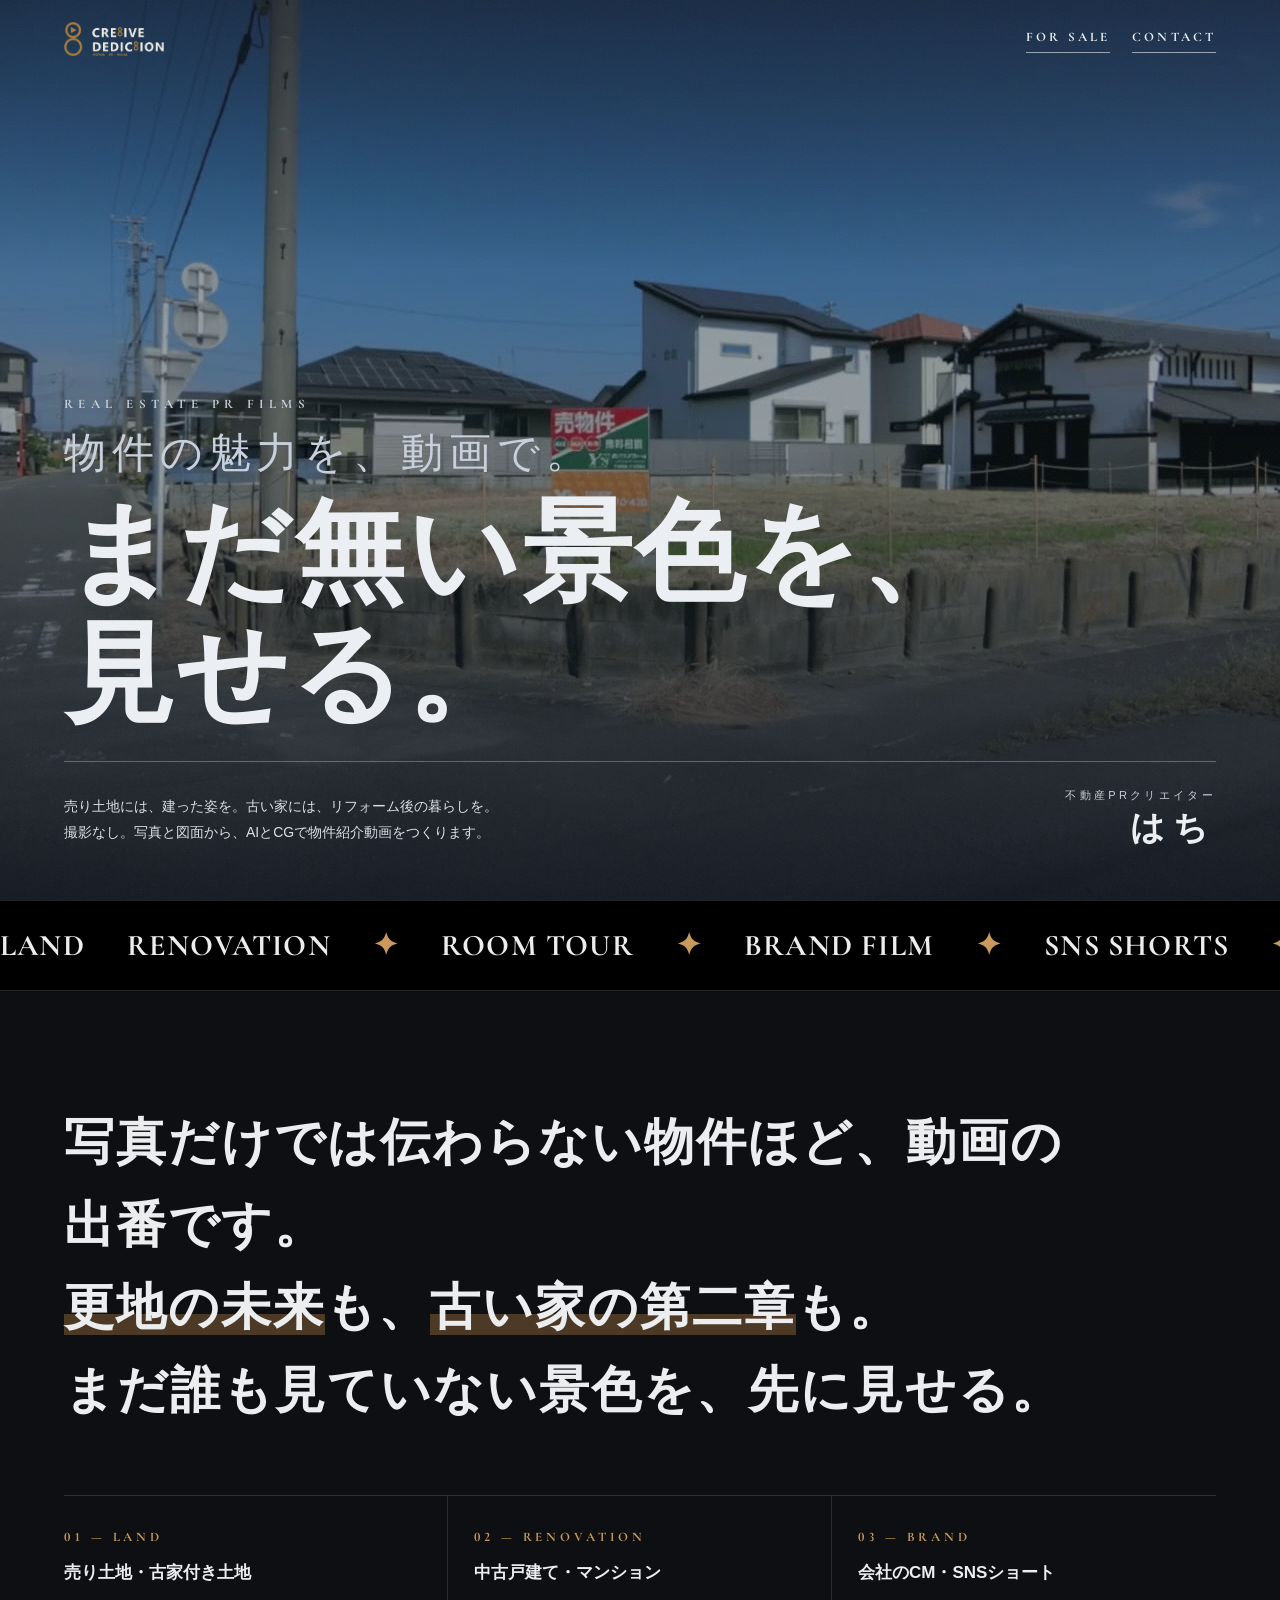
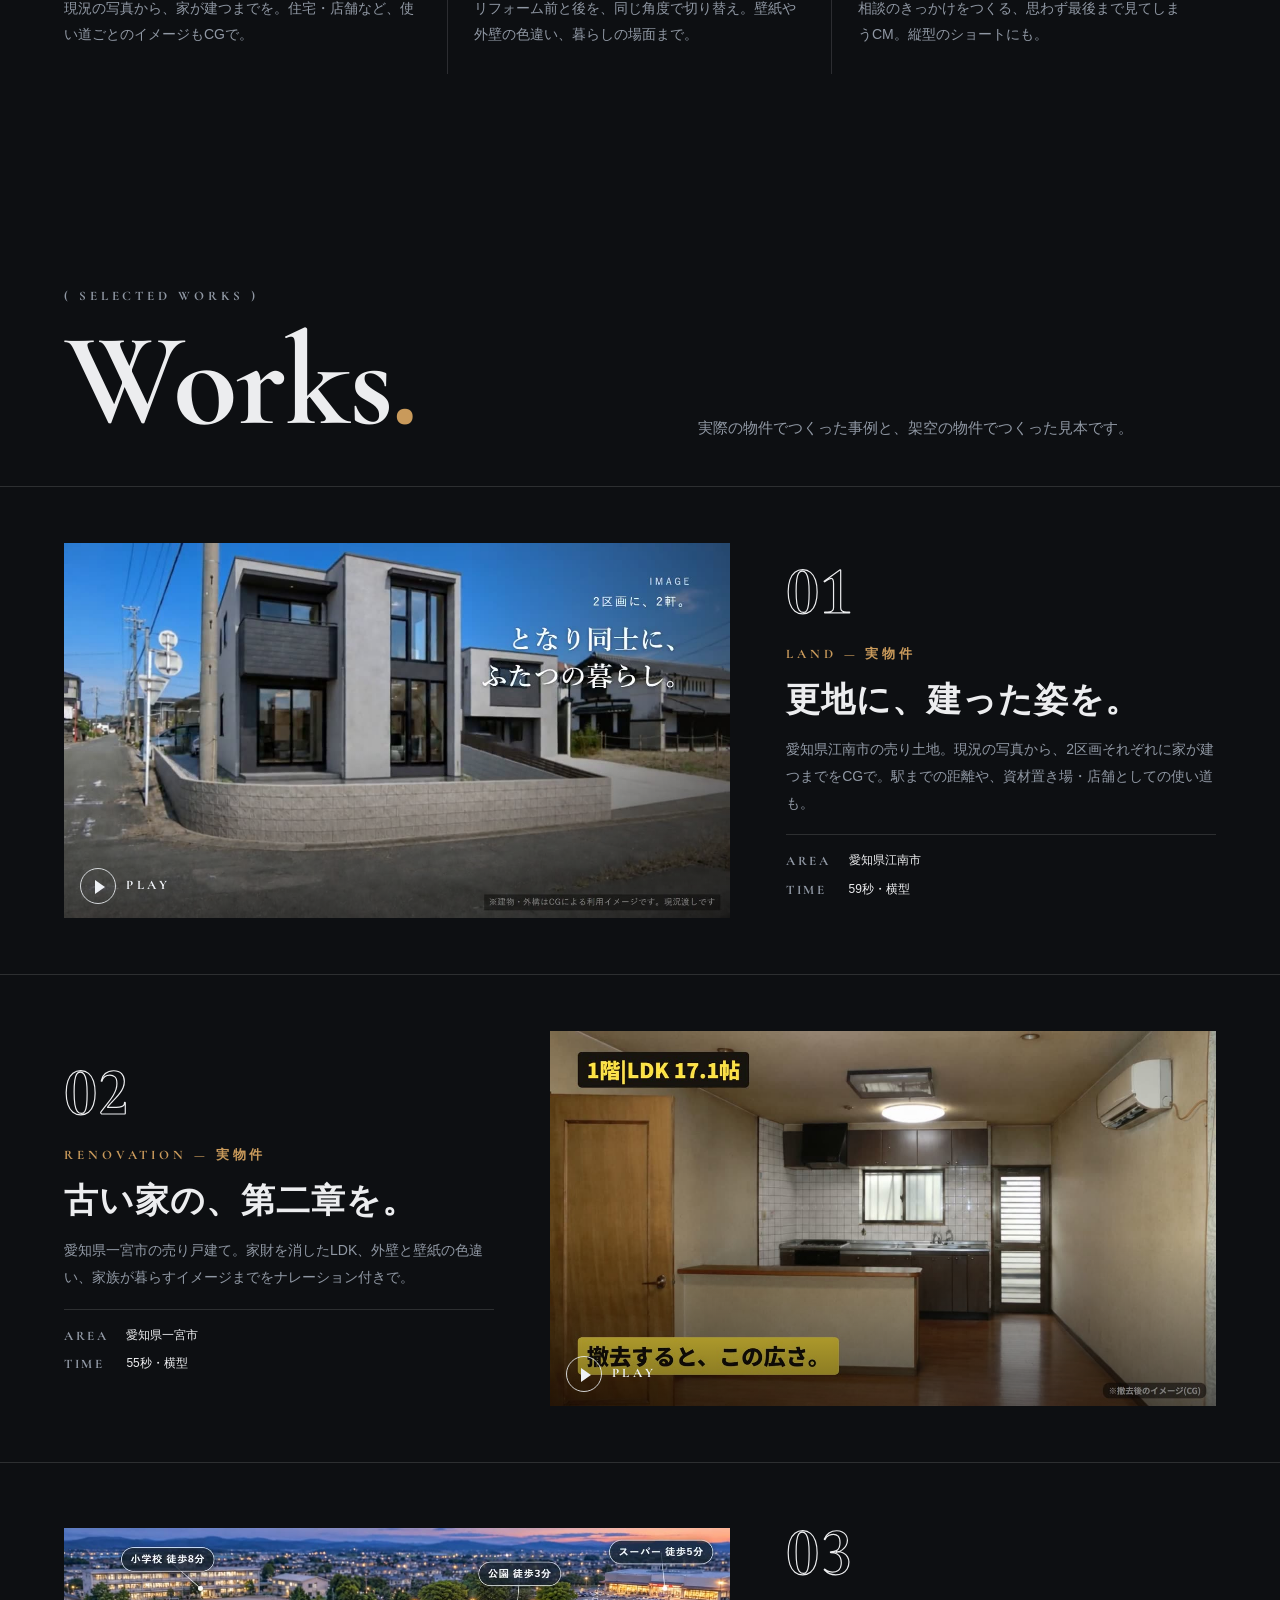
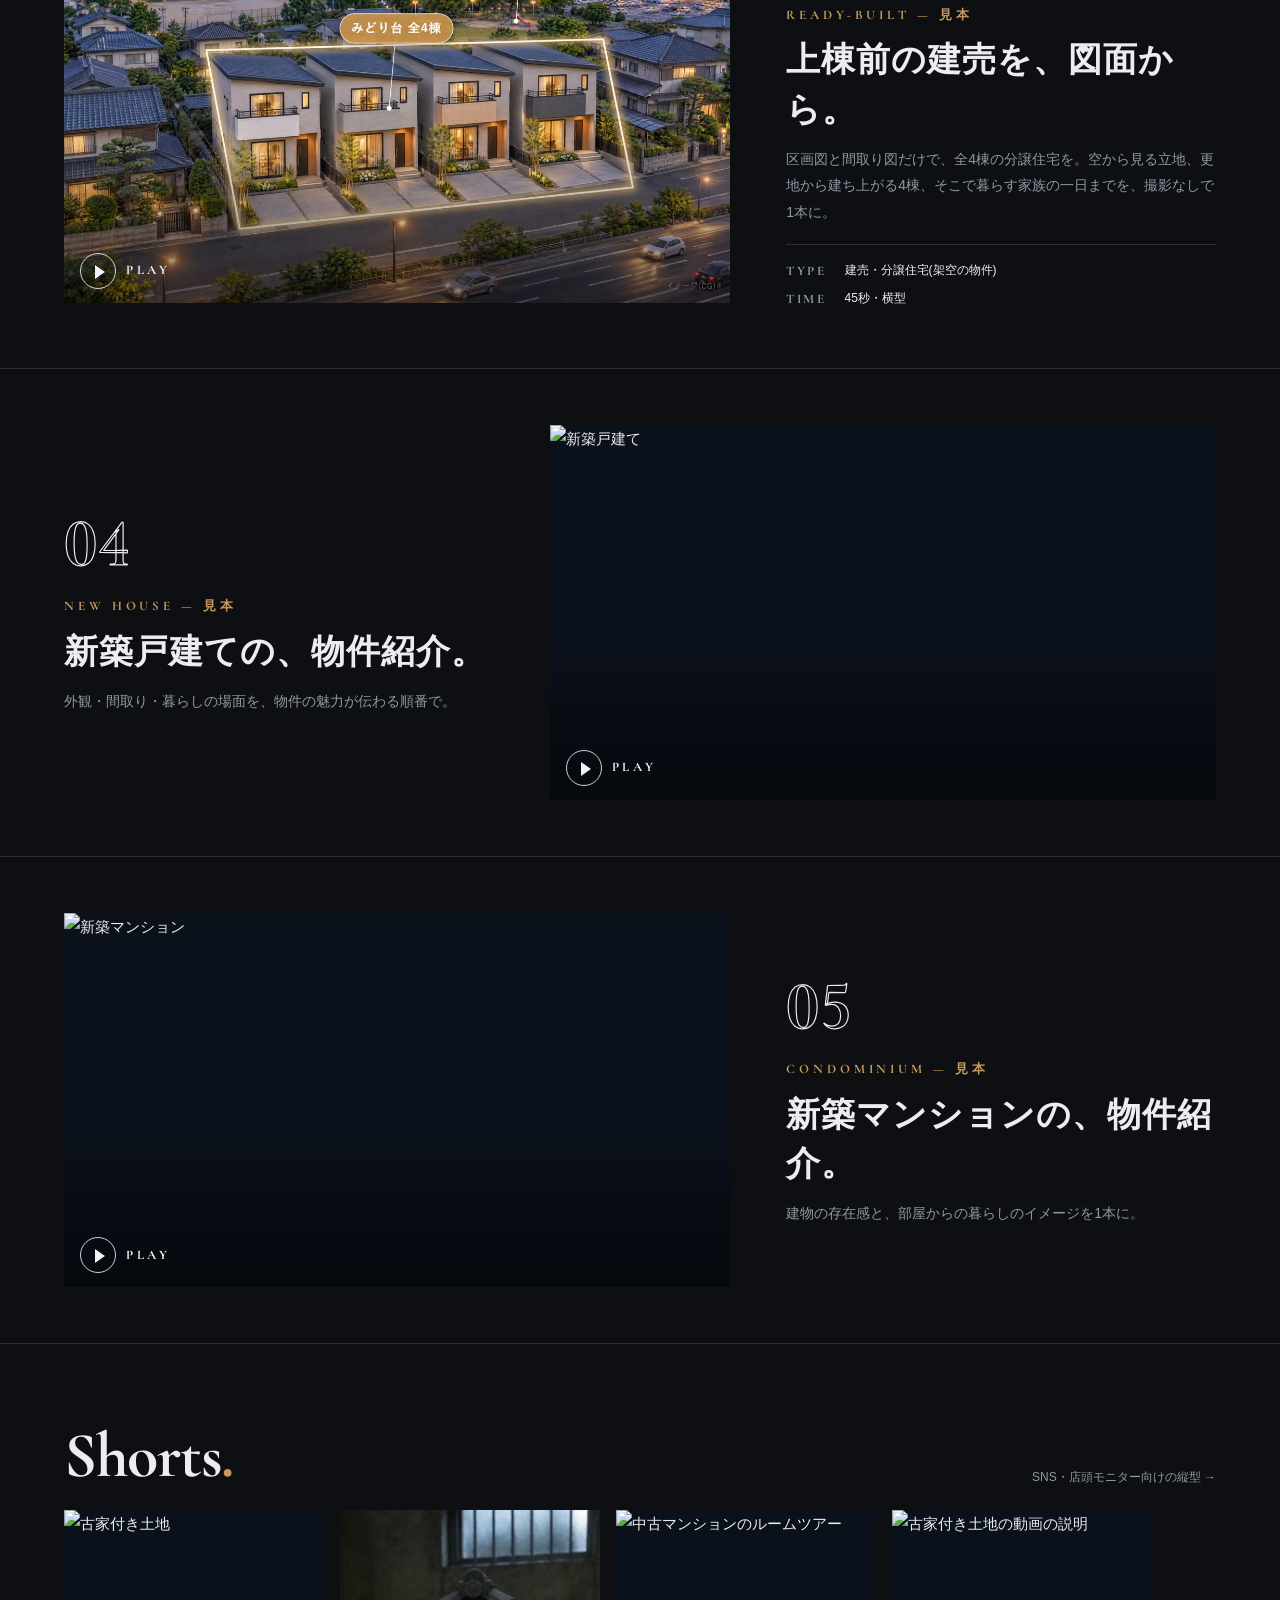
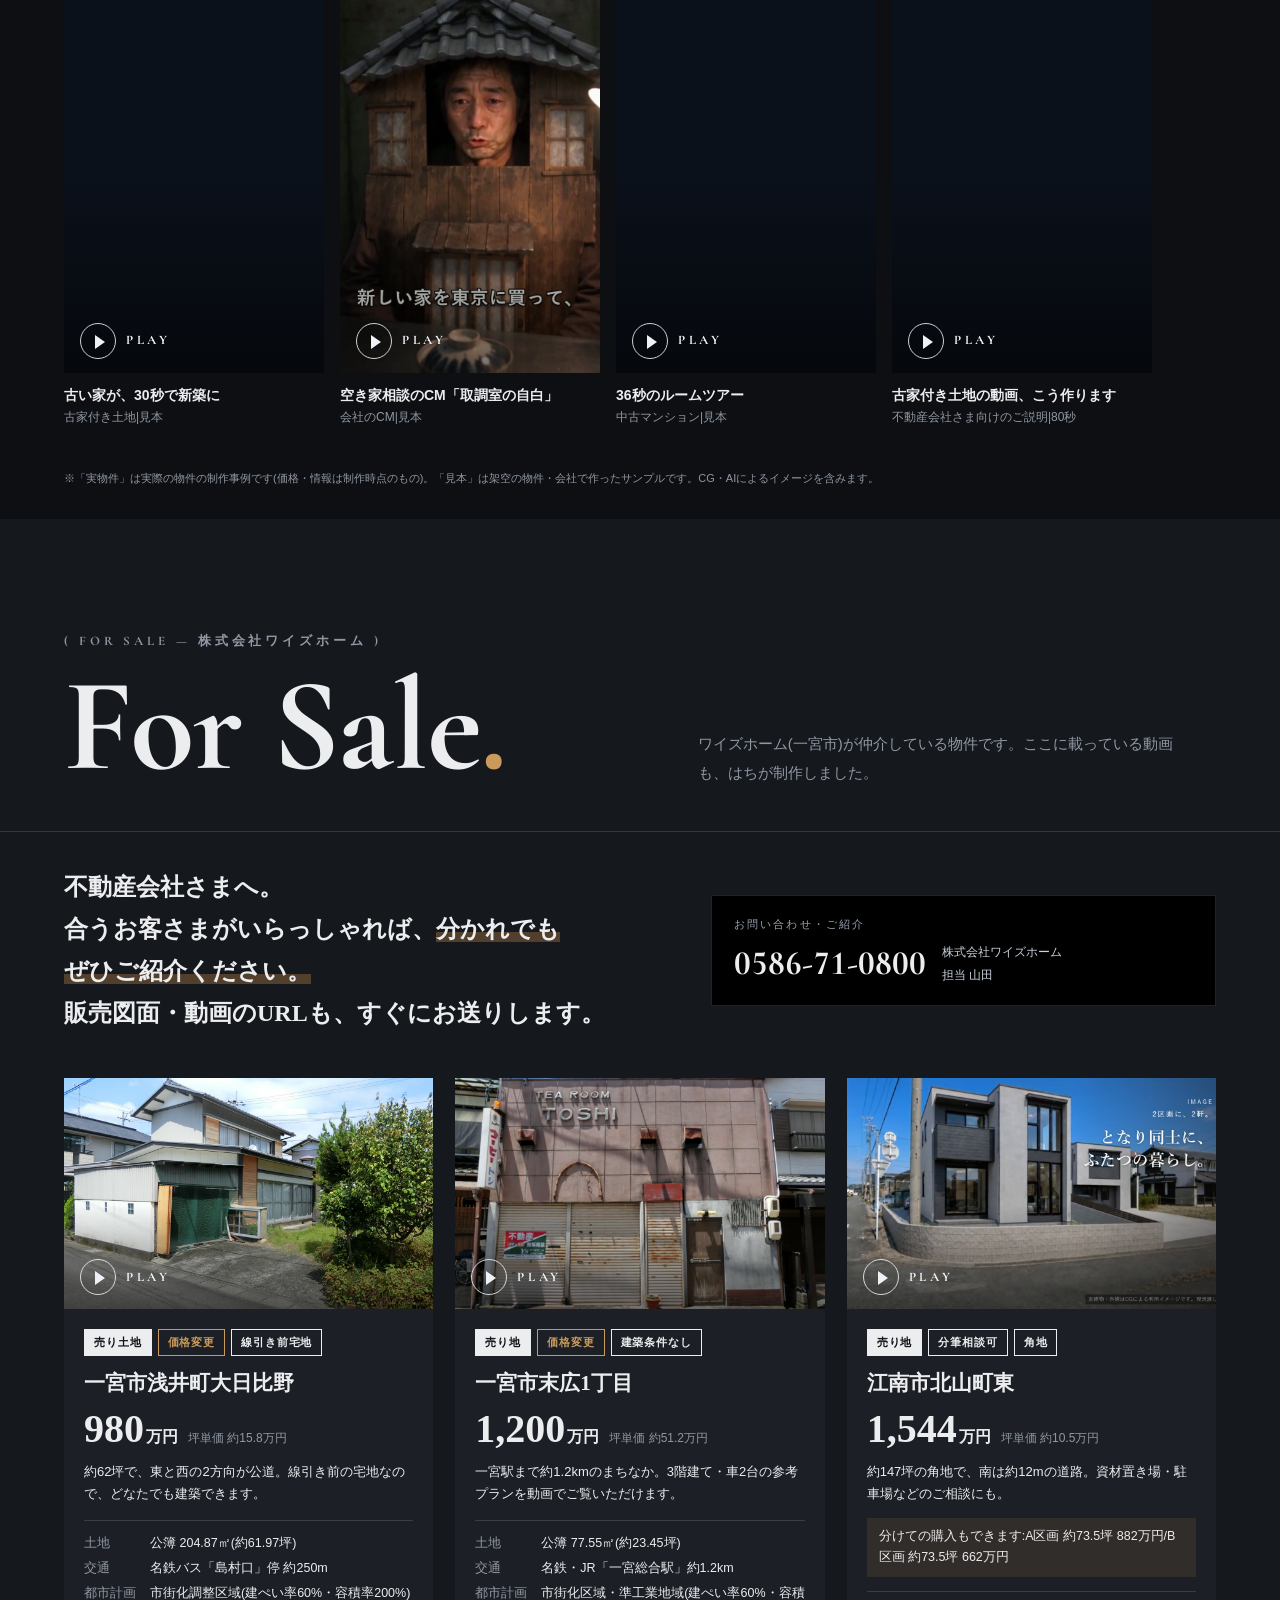
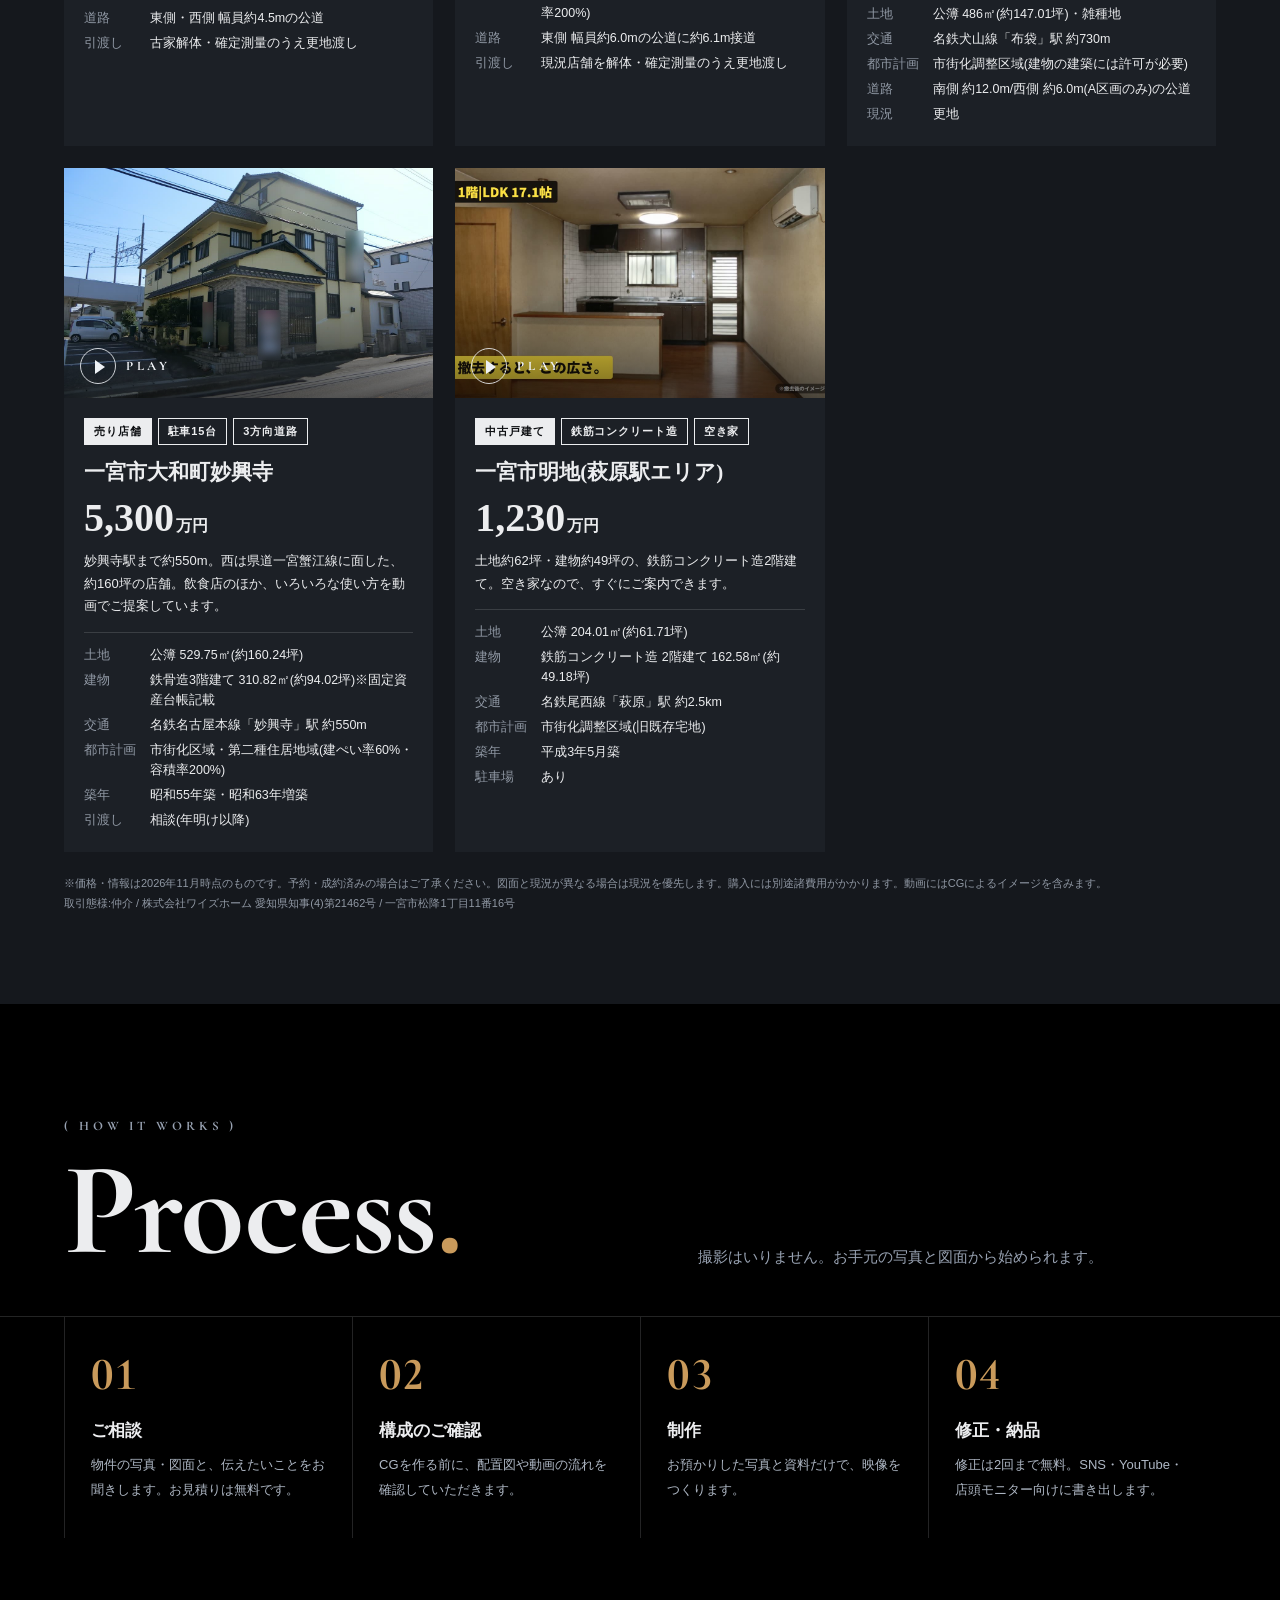
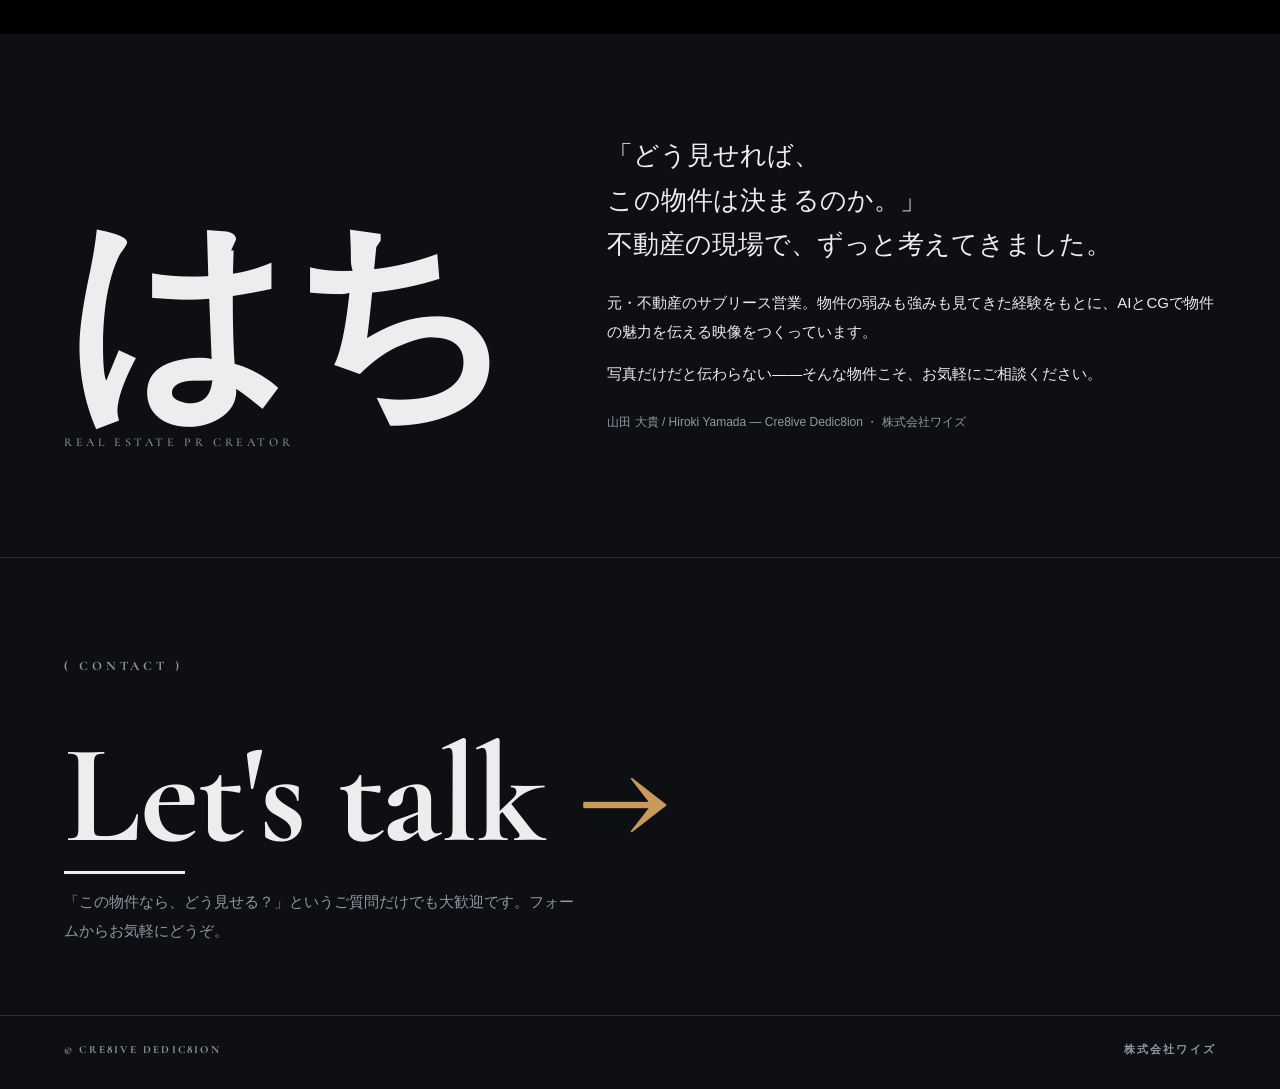
==== commit 852db0da: "黒ベースの配色に変更 Co-Authored-By: Claude Opus 5.5 <noreply@anthropic.com>" ====
--- a/index.html
+++ b/index.html
@@ -10,7 +10,7 @@
 <link rel="preconnect" href="https://fonts.gstatic.com" crossorigin>
 <link href="https://fonts.googleapis.com/css2?family=Zen+Old+Mincho:wght@500;700;900&family=Zen+Kaku+Gothic+New:wght@400;500;700&family=Cormorant+Garamond:wght@500;600;700&display=swap" rel="stylesheet">
 <style>
-:root{--ink:#131A26;--paper:#ECEEF1;--gold:#B37A3A;--mute:#646C7A;--rule:rgba(19,26,38,.18)}
+:root{--ink:#ECEDEF;--paper:#0D0F12;--gold:#C99A5B;--mute:#9098A4;--rule:rgba(236,237,239,.14);--panel:#15181D}
 *{margin:0;padding:0;box-sizing:border-box}
 html{scroll-behavior:smooth}
 body{font-variant-numeric:lining-nums tabular-nums;background:var(--paper);color:var(--ink);font-family:"Zen Kaku Gothic New",sans-serif;font-size:15px;line-height:1.9;-webkit-font-smoothing:antialiased;overflow-x:hidden}
@@ -37,7 +37,7 @@
 .meta .who small{font-size:11px;letter-spacing:.3em;color:#C9D1DD}
 
 /* MARQUEE */
-.marq{background:var(--ink);color:var(--paper);overflow:hidden;white-space:nowrap;padding:16px 0}
+.marq{background:#000;color:var(--ink);border-top:1px solid var(--rule);border-bottom:1px solid var(--rule);overflow:hidden;white-space:nowrap;padding:16px 0}
 .marq div{display:inline-block;animation:mq 38s linear infinite}
 .marq span{font-family:"Cormorant Garamond",sans-serif;font-weight:700;font-size:clamp(18px,3vw,30px);letter-spacing:.04em;margin-right:42px}
 .marq i{font-style:normal;color:var(--gold);margin-left:42px}
@@ -94,26 +94,26 @@
 .note{font-size:11px;color:var(--mute);padding-top:14px;padding-bottom:30px}
 
 /* FOR SALE */
-.sale{background:#DDE2E9;padding-bottom:90px}
+.sale{background:var(--panel);padding-bottom:90px}
 .sale .sh{border-color:var(--rule)}
 .sale-lead{display:grid;gap:14px 40px;padding-top:34px;padding-bottom:10px}
 @media(min-width:900px){.sale-lead{grid-template-columns:1.2fr 1fr;align-items:center}}
 .sale-lead .msg{font-family:"Zen Old Mincho",serif;font-weight:700;font-size:clamp(17px,2.4vw,24px);line-height:1.75}
 .sale-lead .msg span{display:inline-block}
 .sale-lead .msg u{text-decoration:none;background:linear-gradient(transparent 62%,rgba(194,137,74,.35) 62%)}
-.tel{display:flex;flex-wrap:wrap;align-items:center;gap:6px 16px;background:var(--ink);color:var(--paper);padding:18px 22px}
+.tel{display:flex;flex-wrap:wrap;align-items:center;gap:6px 16px;background:#000;color:var(--ink);border:1px solid var(--rule);padding:18px 22px}
 .tel small{font-size:11px;letter-spacing:.2em;color:#98A2B2;width:100%}
 .tel a{font-family:"Cormorant Garamond",sans-serif;font-weight:800;font-size:clamp(24px,6.6vw,34px);letter-spacing:0;line-height:1.1;white-space:nowrap}
 .tel span{font-size:12px;color:#C9D1DD}
 .cards{display:grid;gap:22px;grid-template-columns:repeat(auto-fill,minmax(min(100%,330px),1fr));padding-top:34px}
-.card{background:var(--paper);display:flex;flex-direction:column}
+.card{background:#1C2026;display:flex;flex-direction:column}
 .card .media{aspect-ratio:16/10}
 .card .media video{object-fit:contain;background:#0B111B}
 .card .body{padding:20px 20px 22px;display:flex;flex-direction:column;flex:1}
 .tags{display:flex;flex-wrap:wrap;gap:6px}
 .tags b{font-size:11px;font-weight:700;letter-spacing:.08em;padding:2px 9px;border:1px solid var(--ink)}
 .tags b.k{background:var(--ink);color:var(--paper)}
-.tags b.g{border-color:var(--gold);color:#8a6222}
+.tags b.g{border-color:var(--gold);color:var(--gold)}
 .card h3{font-family:"Zen Old Mincho",serif;font-weight:700;font-size:21px;line-height:1.45;margin-top:12px}
 .price{font-family:"Zen Old Mincho",serif;font-weight:800;font-size:40px;line-height:1.1;margin:8px 0 2px;color:var(--ink)}
 .price small{font-size:16px;font-weight:700;margin-left:2px}
@@ -125,7 +125,7 @@
 .sale .note{padding-top:22px;padding-bottom:0;line-height:1.8}
 
 /* PROCESS */
-.dark{background:var(--ink);color:var(--paper)}
+.dark{background:#000;color:var(--ink)}
 .dark .sh{border-color:rgba(236,238,241,.15)}
 .dark .sh p,.dark .sh .no{color:#98A2B2}
 .steps{display:grid;grid-template-columns:repeat(auto-fit,minmax(220px,1fr));padding-bottom:96px}
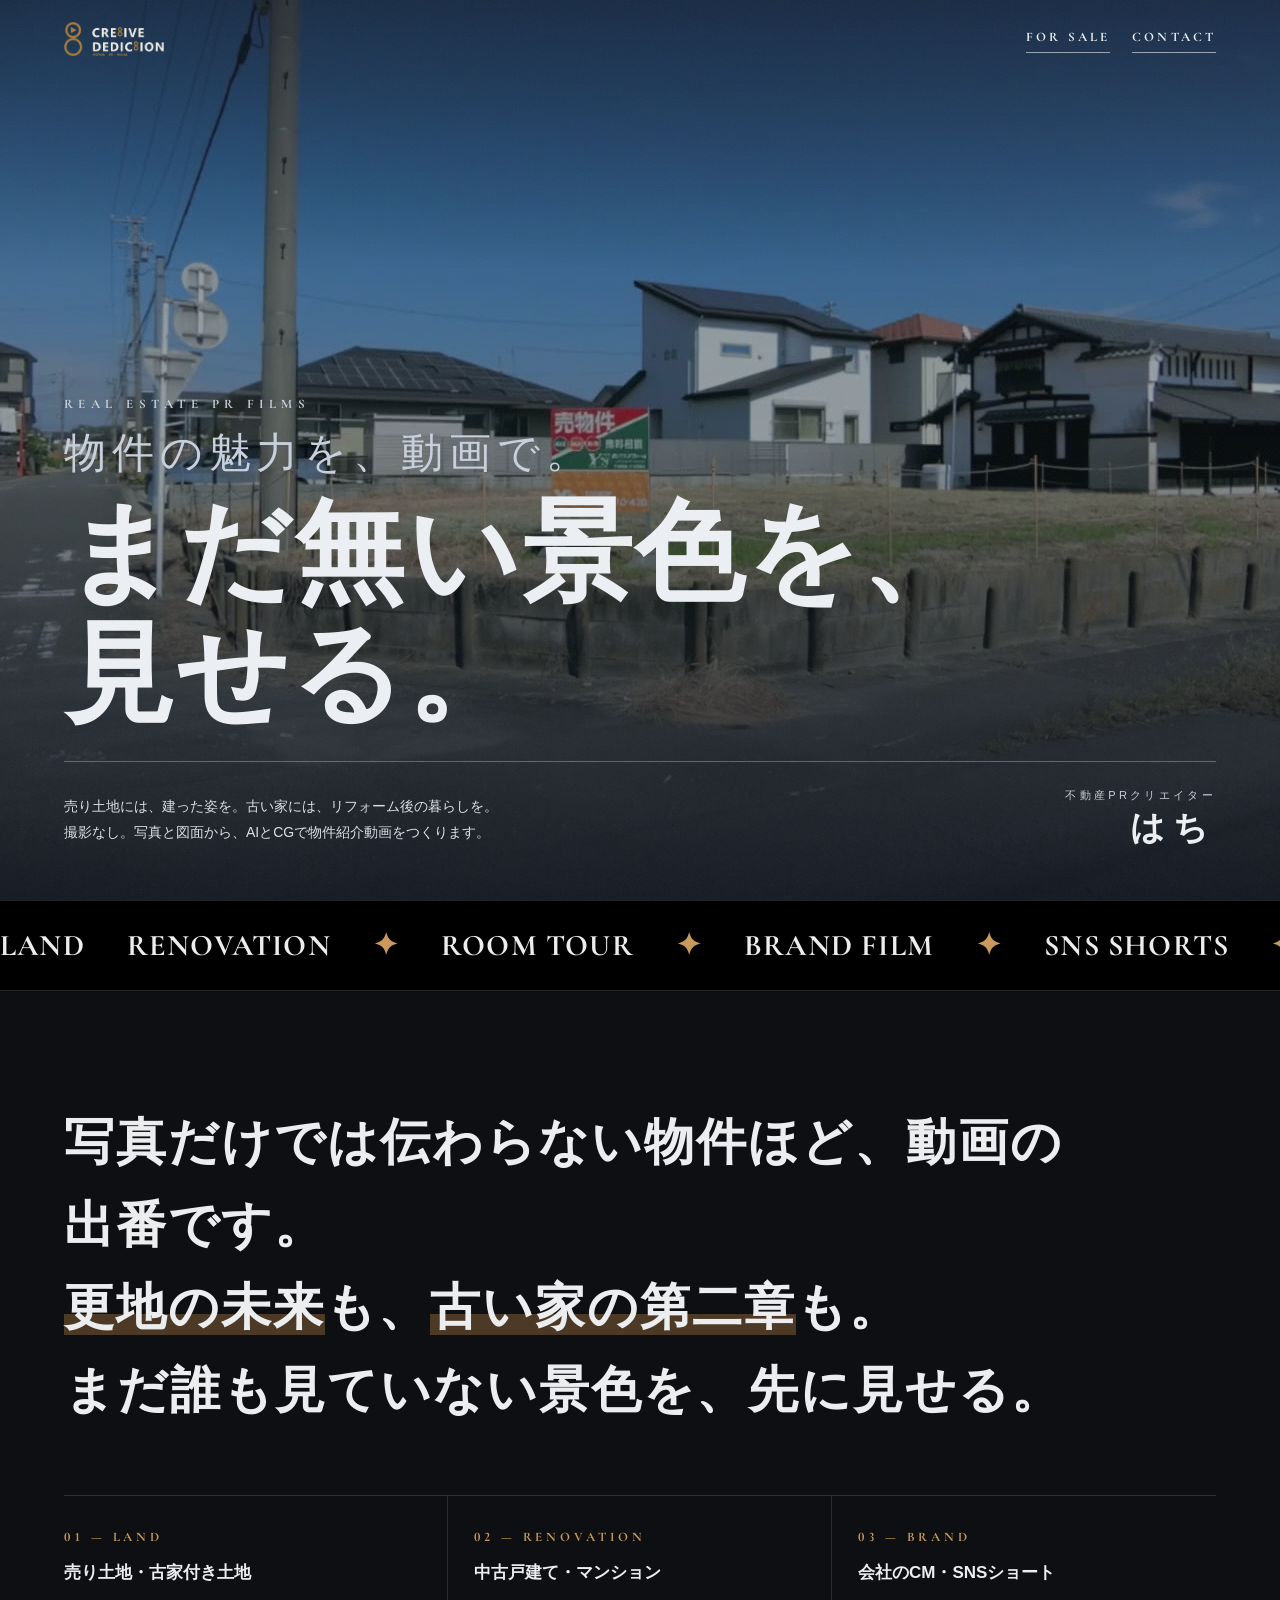
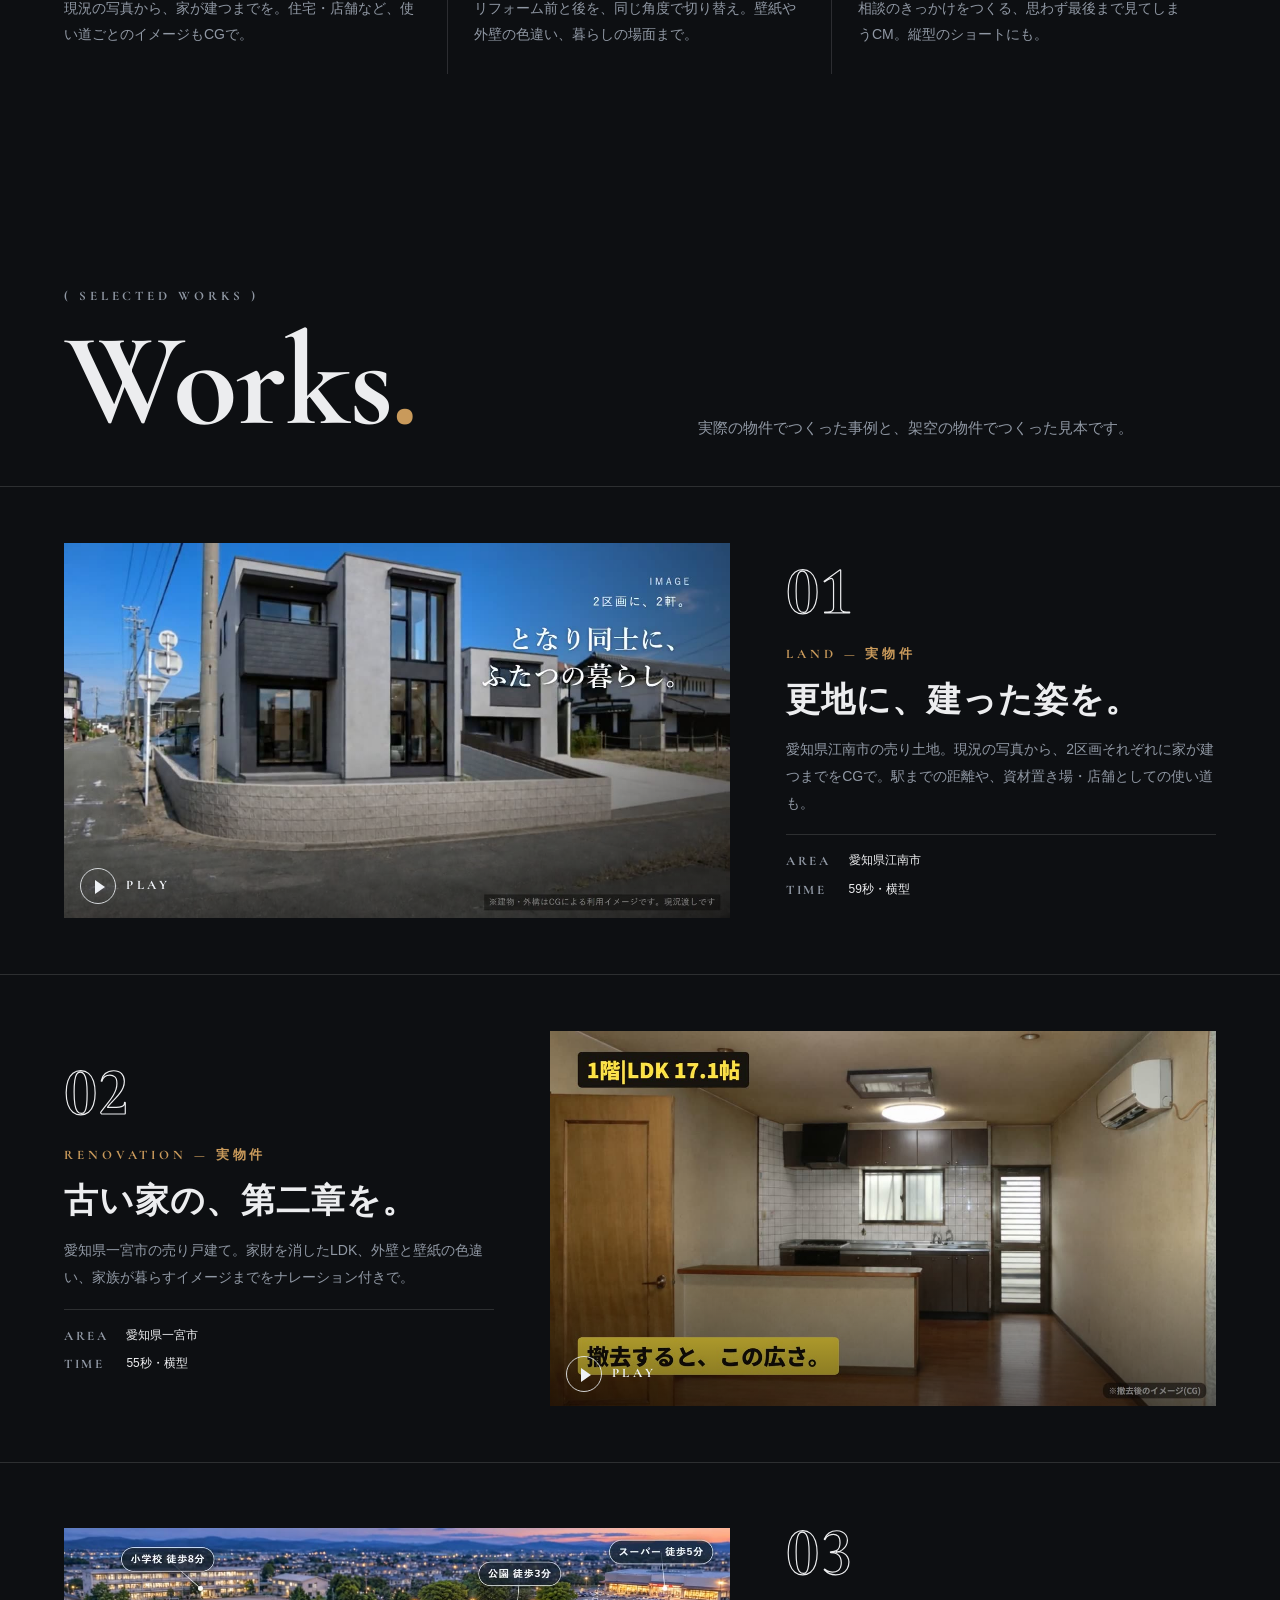
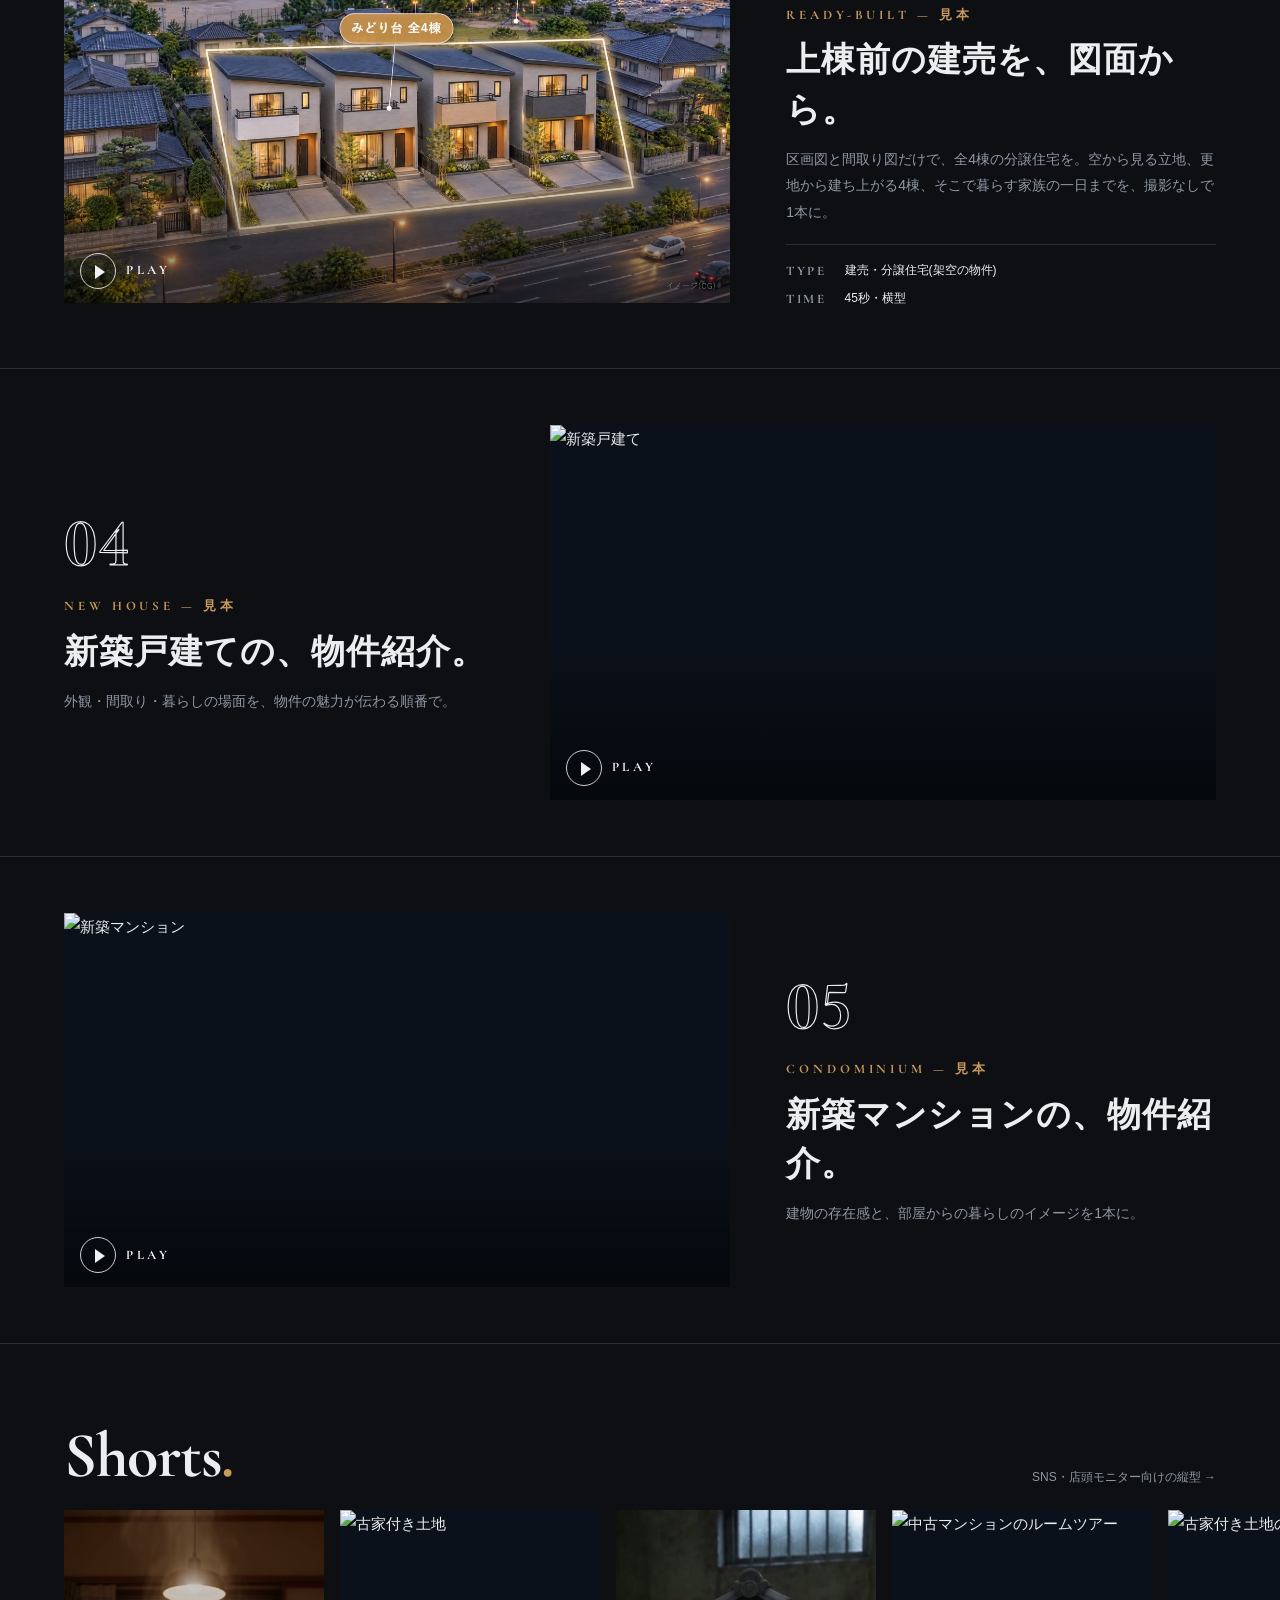
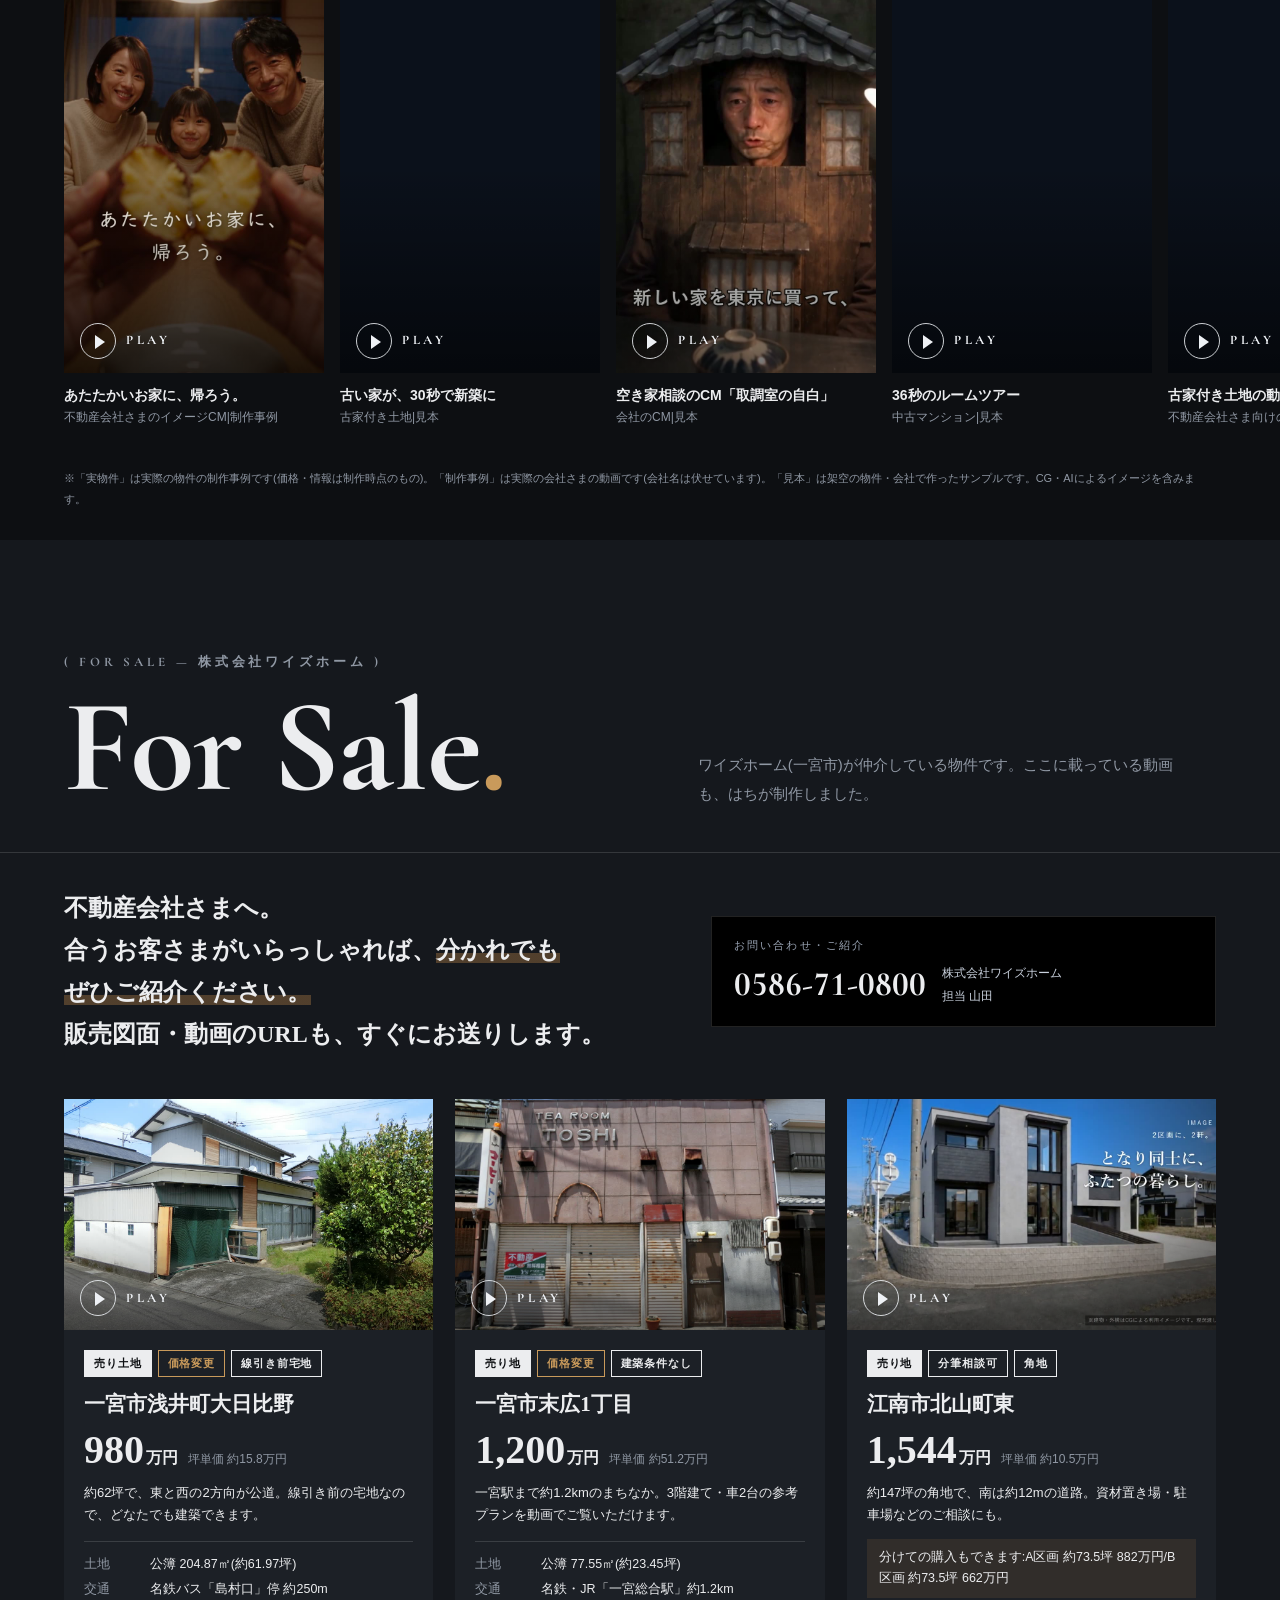
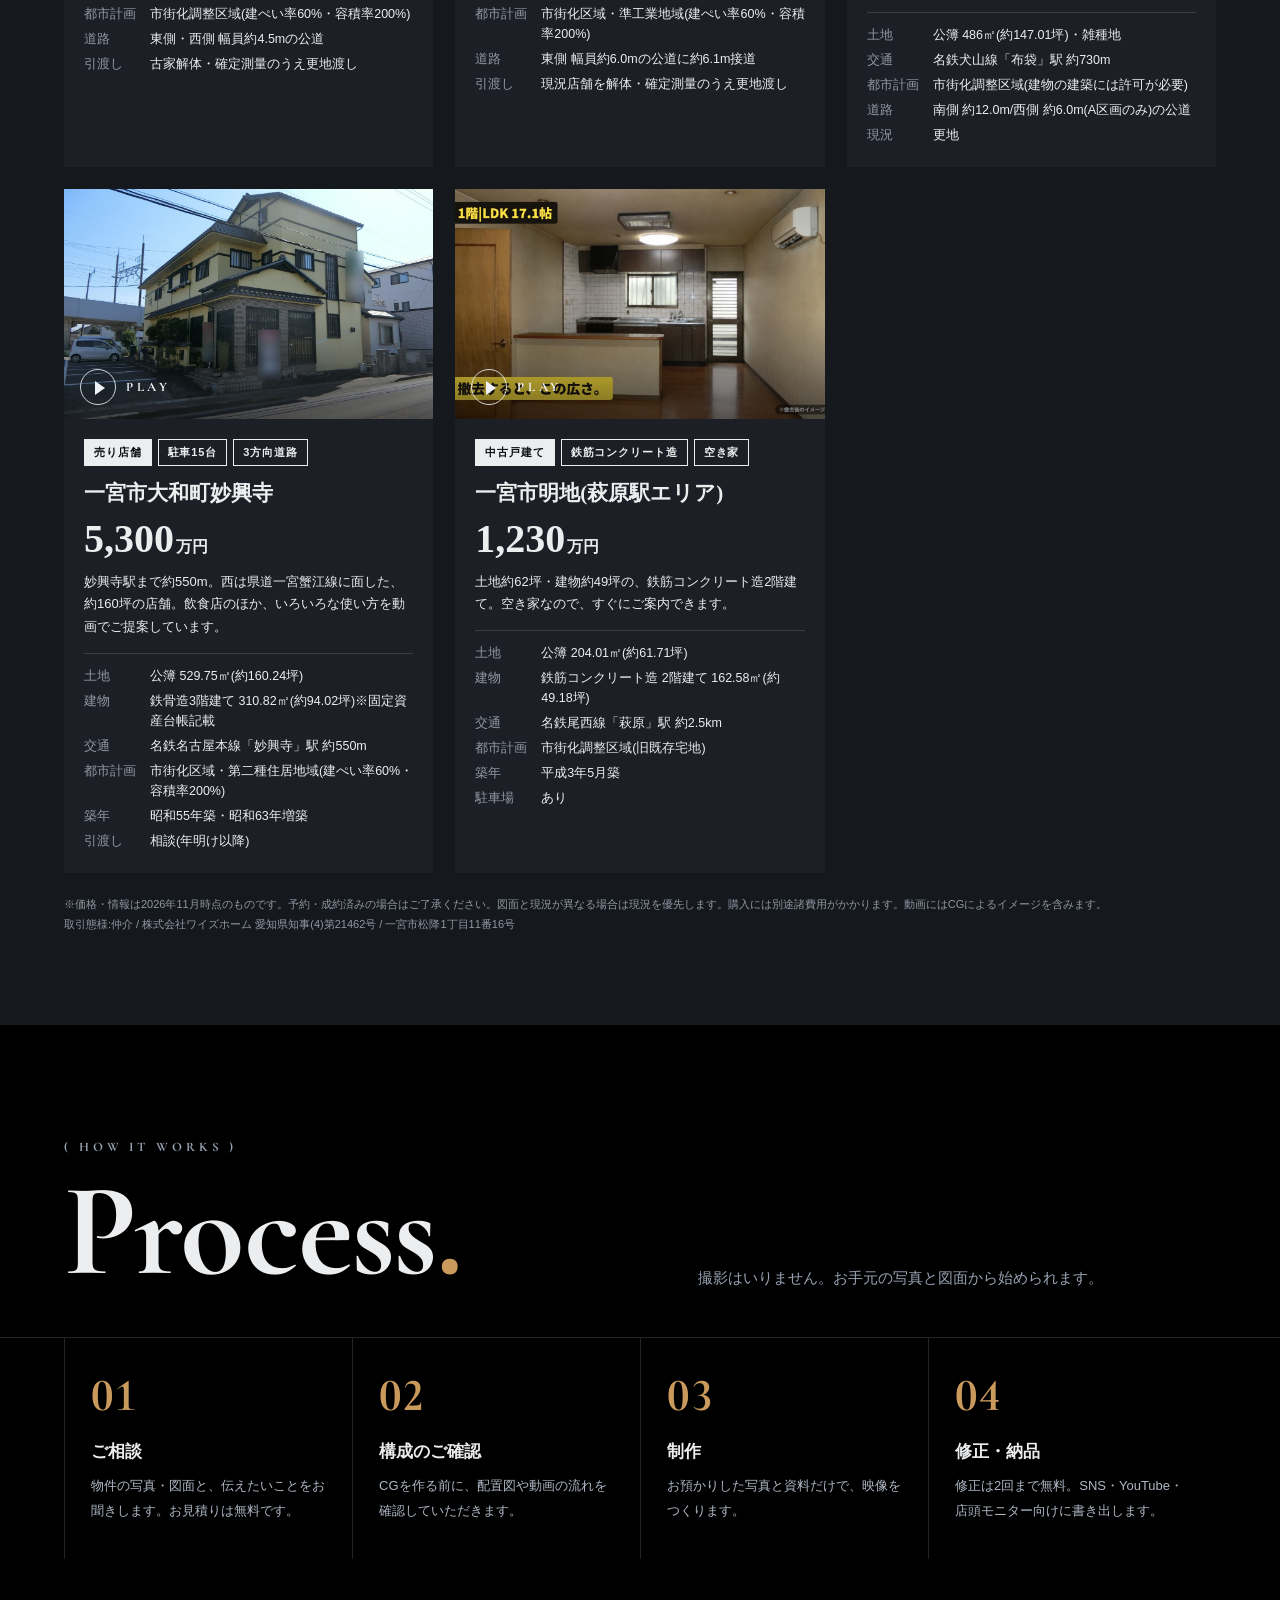
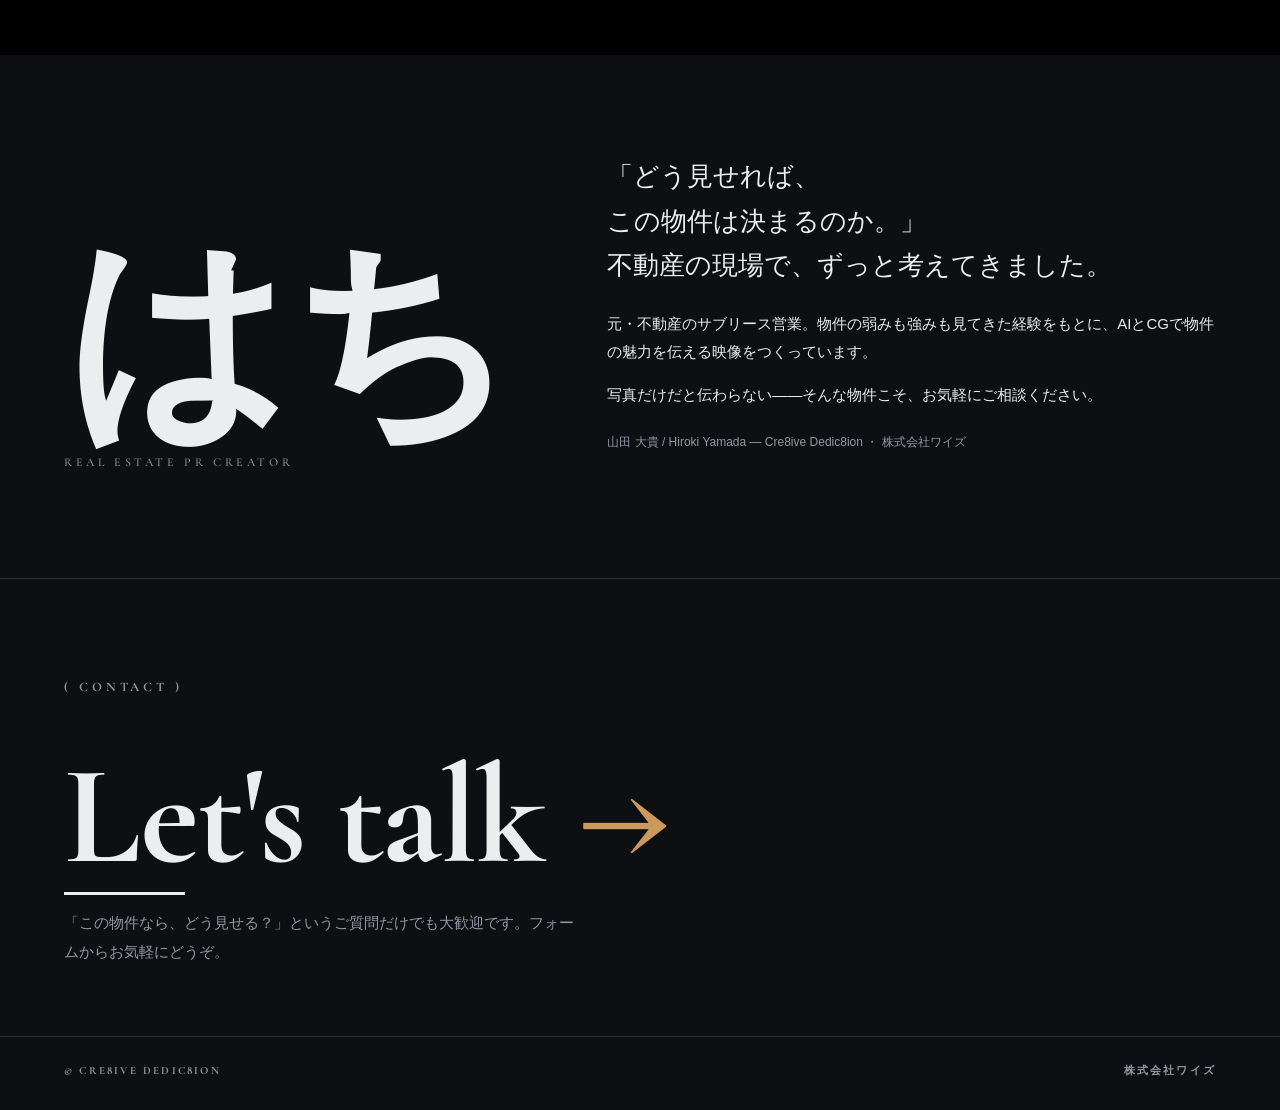
==== commit 5f7134d5: "Shorts: 不動産会社さまのイメージCM(焼き芋・社名なし)を追加 Co-Authored-By: Claude Opus 5.5 <noreply@anthropic.com>" ====
--- a/index.html
+++ b/index.html
@@ -251,12 +251,13 @@
 
   <div class="rail-h pad"><h3>Shorts<em>.</em></h3><span>SNS・店頭モニター向けの縦型 →</span></div>
   <div class="rail">
+    <article><div class="media t" data-video="media/yakiimo.mp4"><img src="media/yakiimo.jpg" alt="小人の建築現場が焼き芋の釜だった、不動産会社のイメージCM" loading="lazy"><span class="pl"><b></b>PLAY</span></div><h4>あたたかいお家に、帰ろう。</h4><p>不動産会社さまのイメージCM|制作事例</p></article>
     <article><div class="media t" data-yt="GEwckRnYX5U"><img src="https://i.ytimg.com/vi/GEwckRnYX5U/hqdefault.jpg" alt="古家付き土地" loading="lazy"><span class="pl"><b></b>PLAY</span></div><h4>古い家が、30秒で新築に</h4><p>古家付き土地|見本</p></article>
     <article><div class="media t" data-video="media/torishirabe.mp4?v=2"><img src="media/torishirabe.jpg" alt="空き家相談のCM" loading="lazy"><span class="pl"><b></b>PLAY</span></div><h4>空き家相談のCM「取調室の自白」</h4><p>会社のCM|見本</p></article>
     <article><div class="media t" data-yt="PnL8Dy8w5C8"><img src="https://i.ytimg.com/vi/PnL8Dy8w5C8/hqdefault.jpg" alt="中古マンションのルームツアー" loading="lazy"><span class="pl"><b></b>PLAY</span></div><h4>36秒のルームツアー</h4><p>中古マンション|見本</p></article>
     <article><div class="media t" data-yt="QKzRPPq8MH0"><img src="https://i.ytimg.com/vi/QKzRPPq8MH0/hqdefault.jpg" alt="古家付き土地の動画の説明" loading="lazy"><span class="pl"><b></b>PLAY</span></div><h4>古家付き土地の動画、こう作ります</h4><p>不動産会社さま向けのご説明|80秒</p></article>
   </div>
-  <p class="note pad">※「実物件」は実際の物件の制作事例です(価格・情報は制作時点のもの)。「見本」は架空の物件・会社で作ったサンプルです。CG・AIによるイメージを含みます。</p>
+  <p class="note pad">※「実物件」は実際の物件の制作事例です(価格・情報は制作時点のもの)。「制作事例」は実際の会社さまの動画です(会社名は伏せています)。「見本」は架空の物件・会社で作ったサンプルです。CG・AIによるイメージを含みます。</p>
 </section>
 
 <section class="sale" id="forsale">
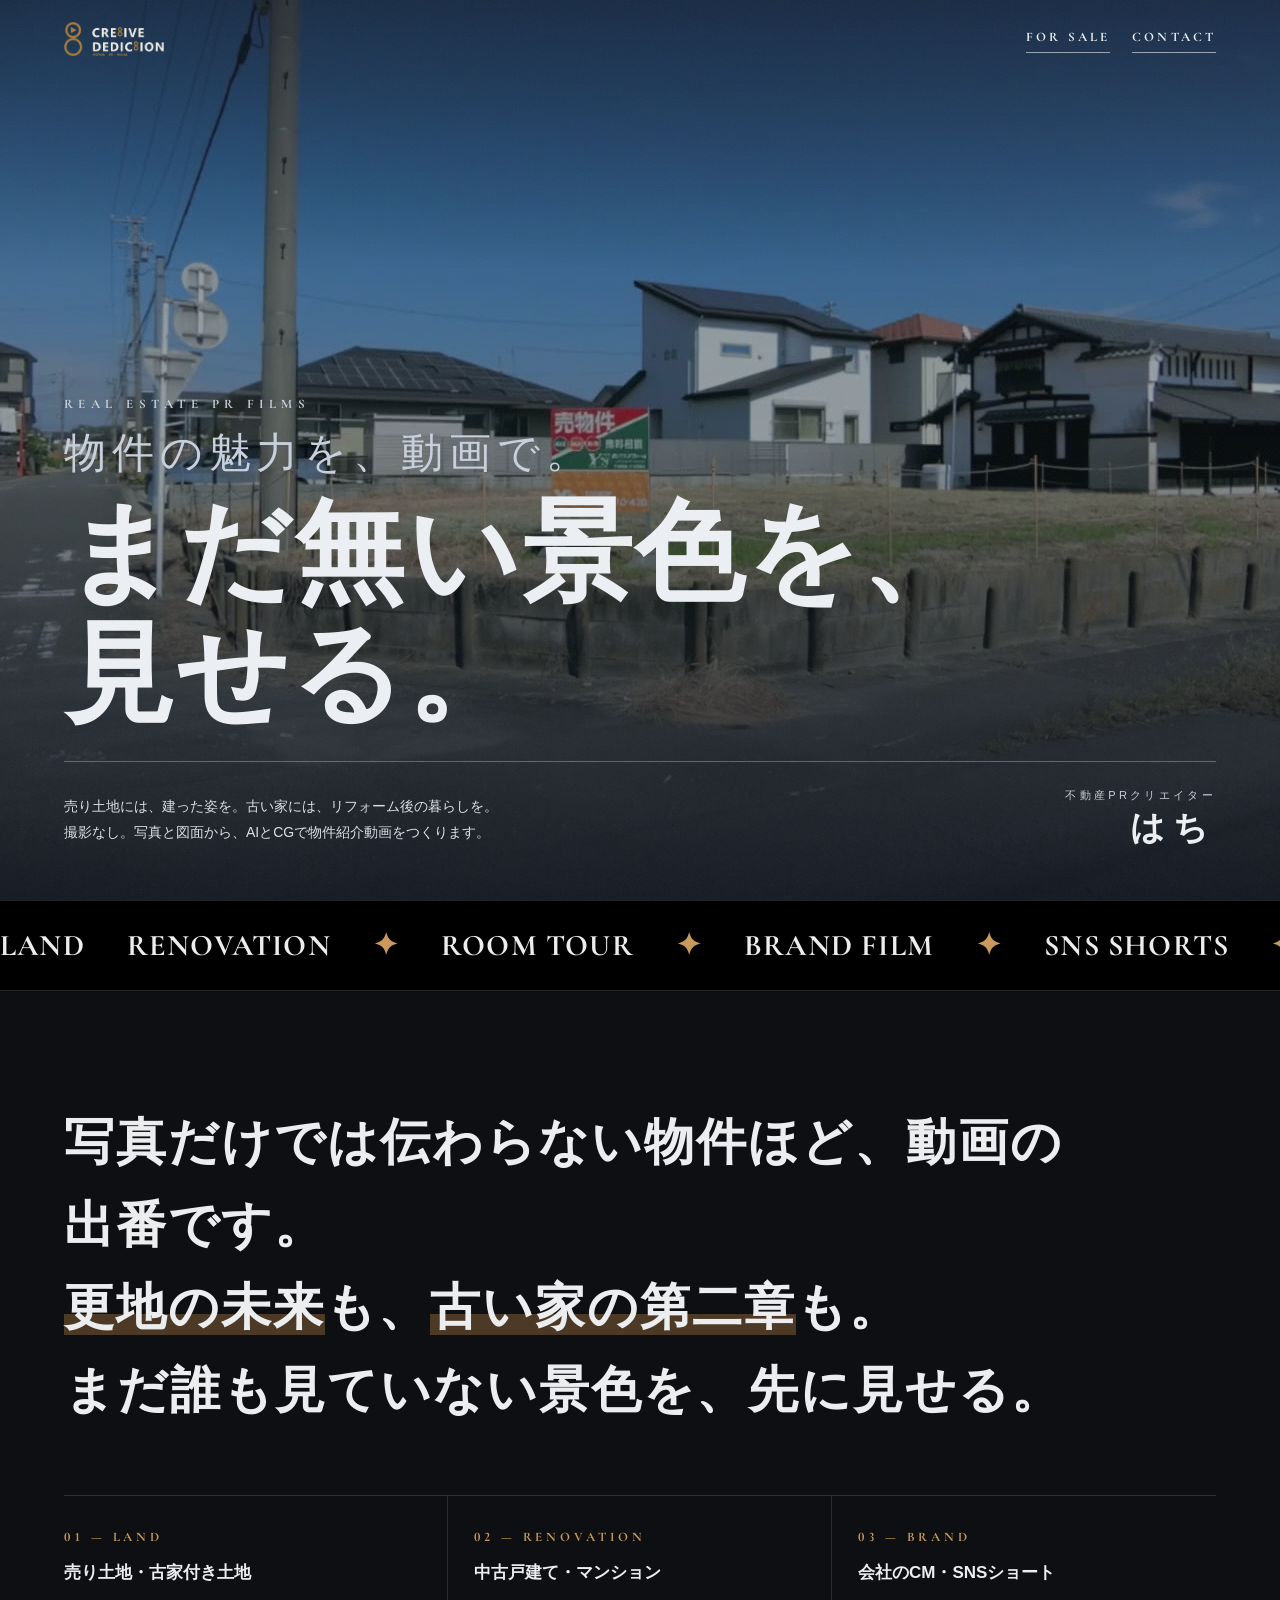
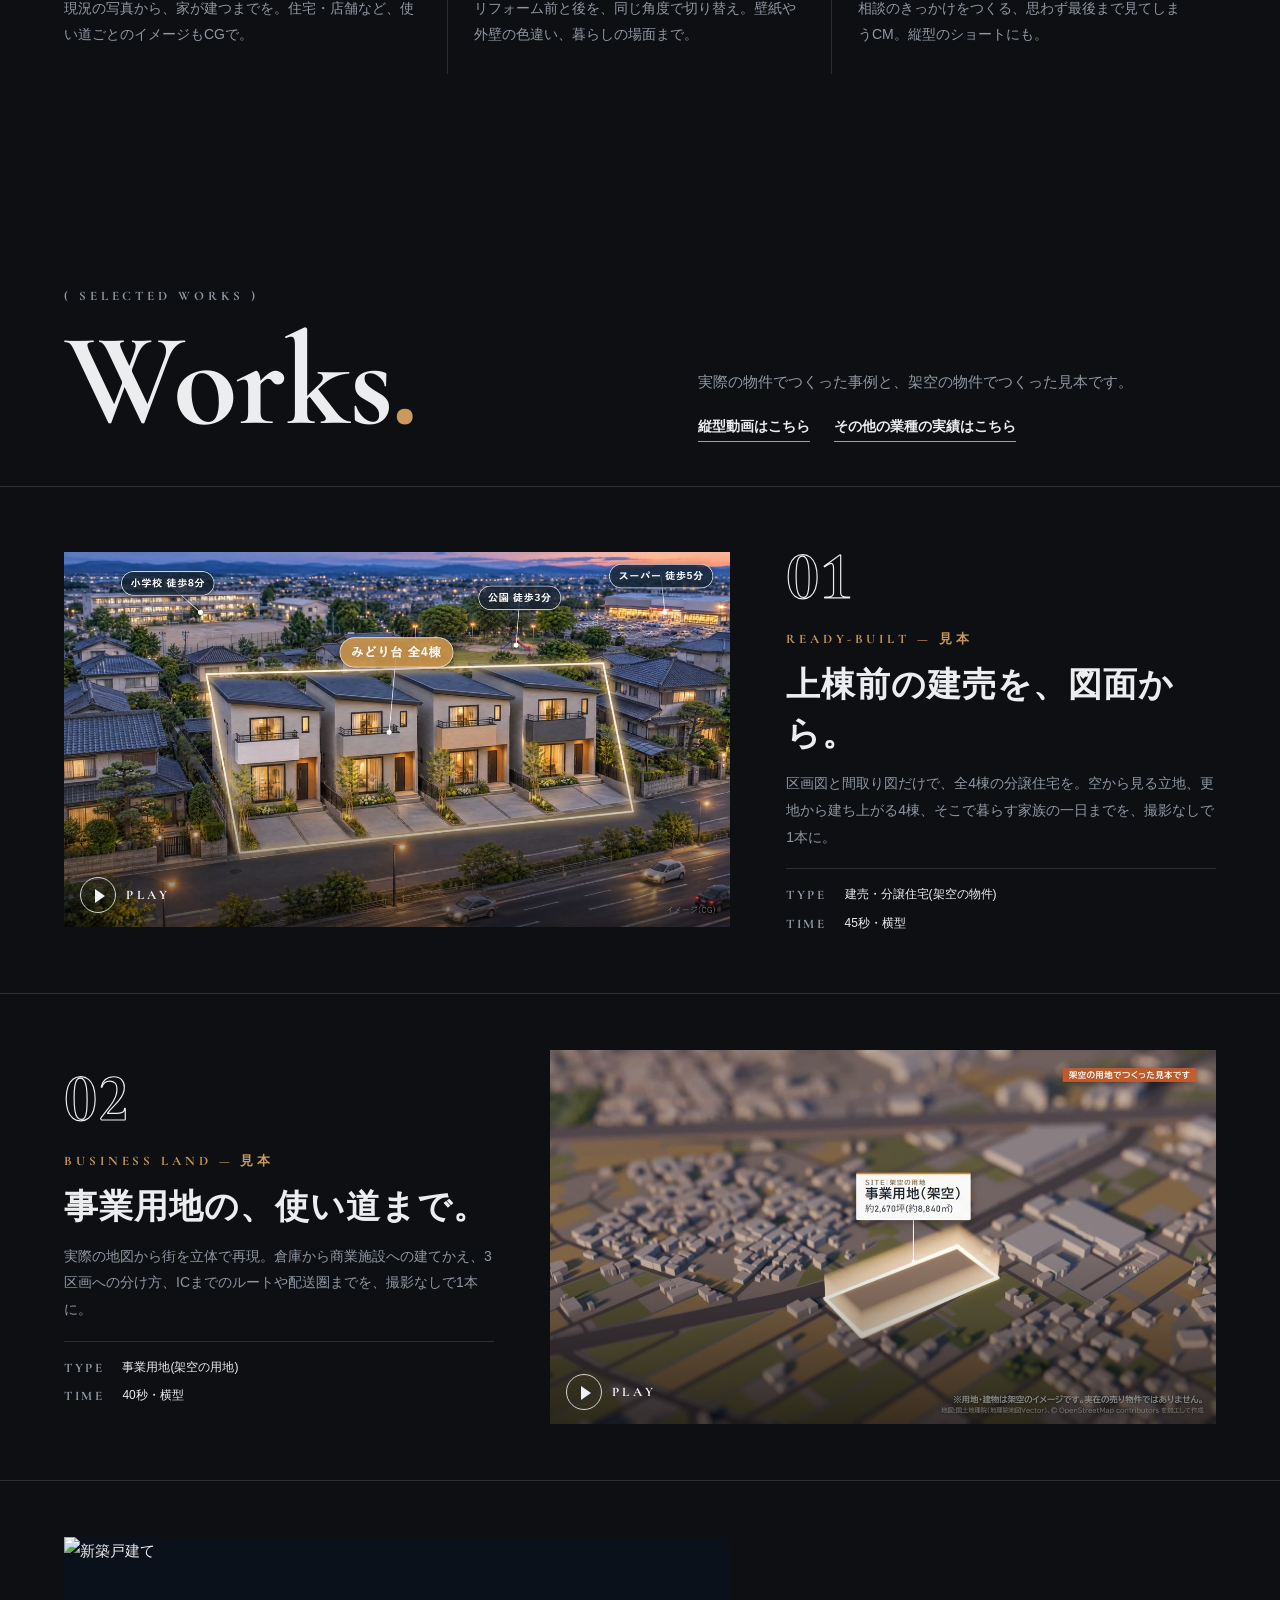
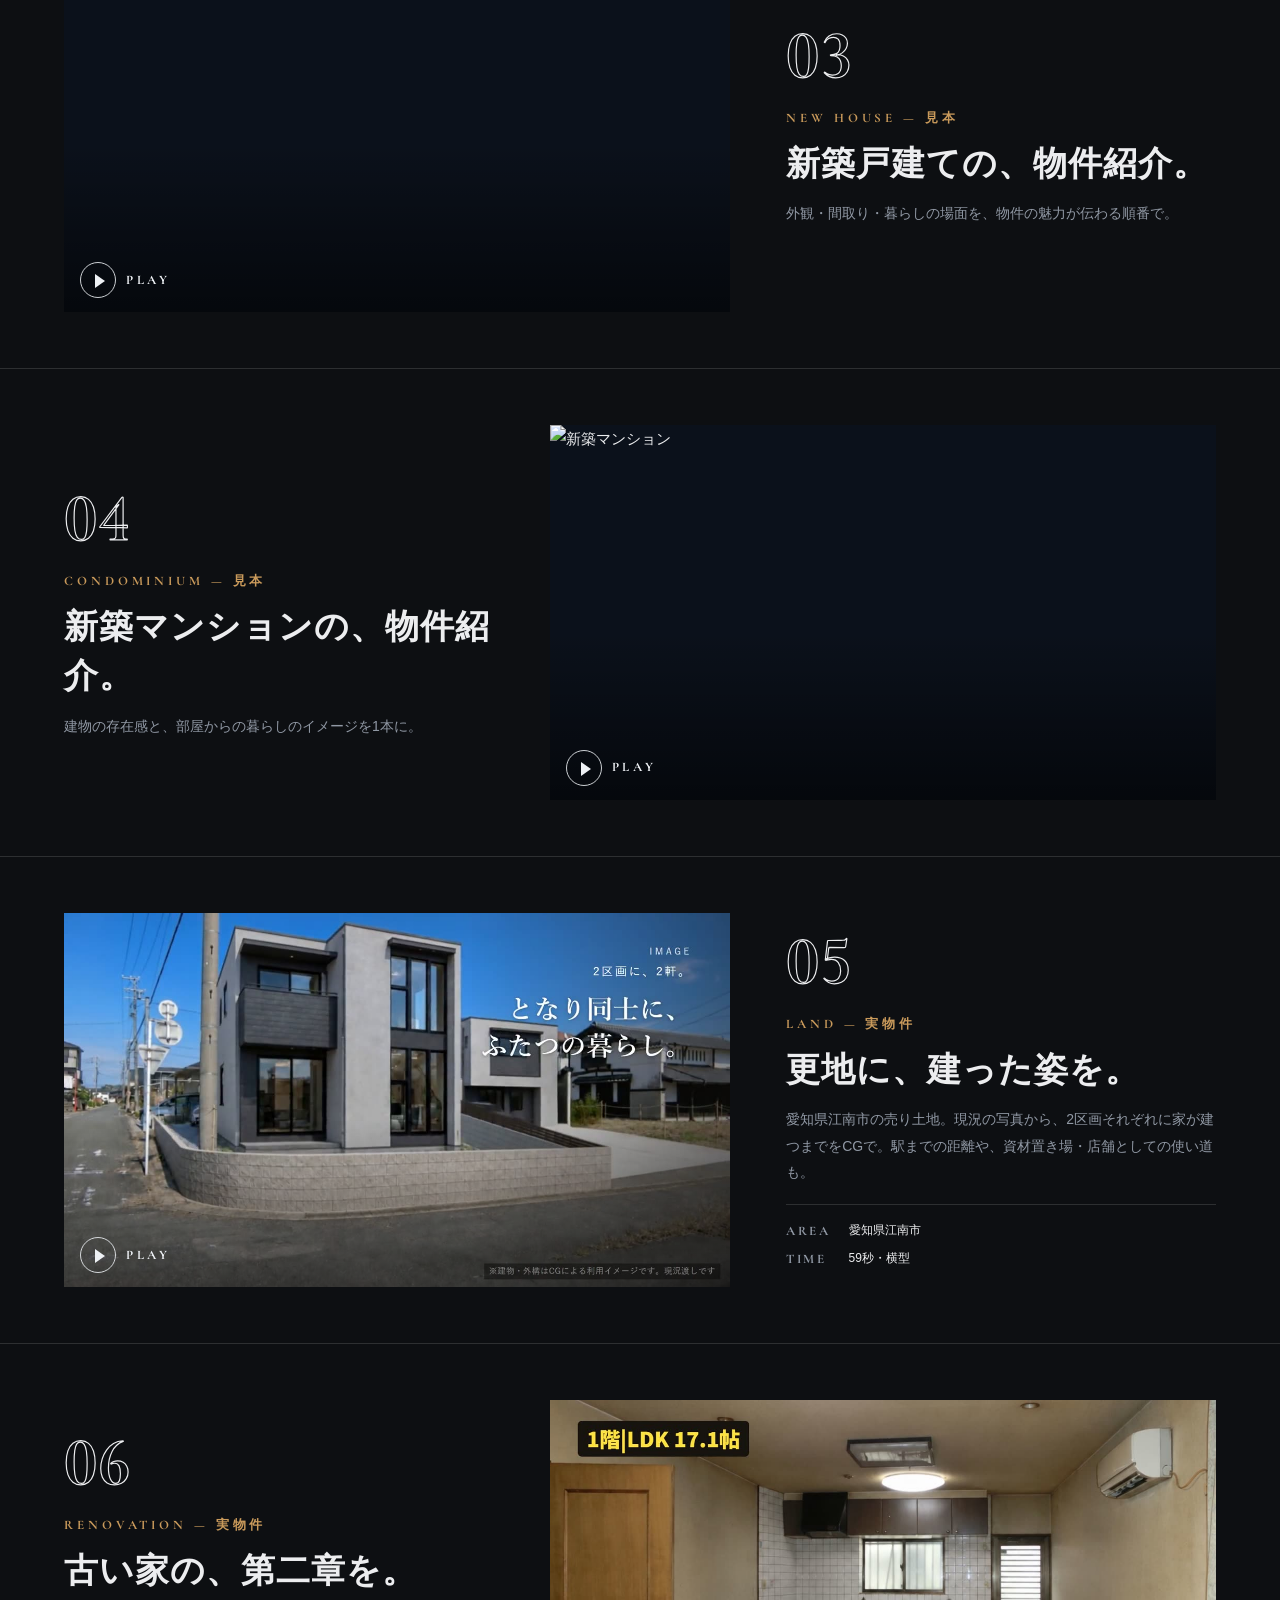
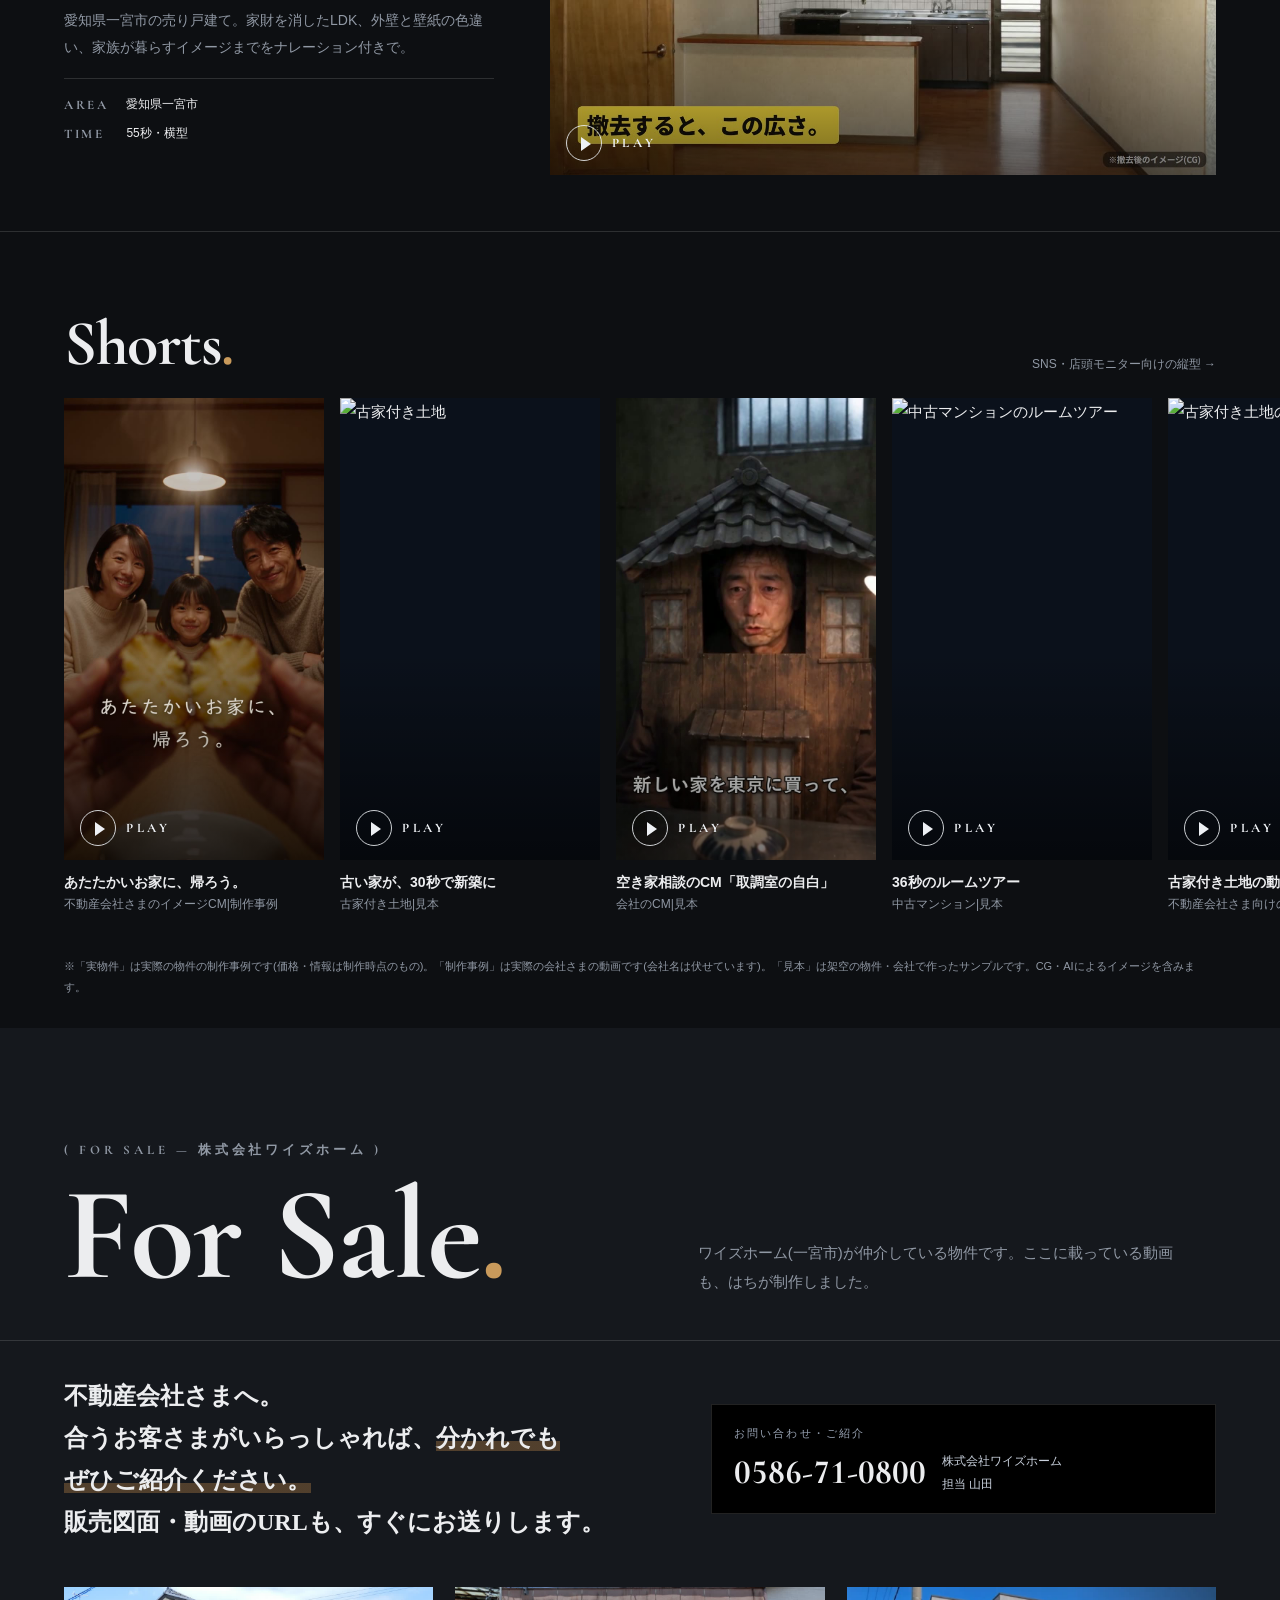
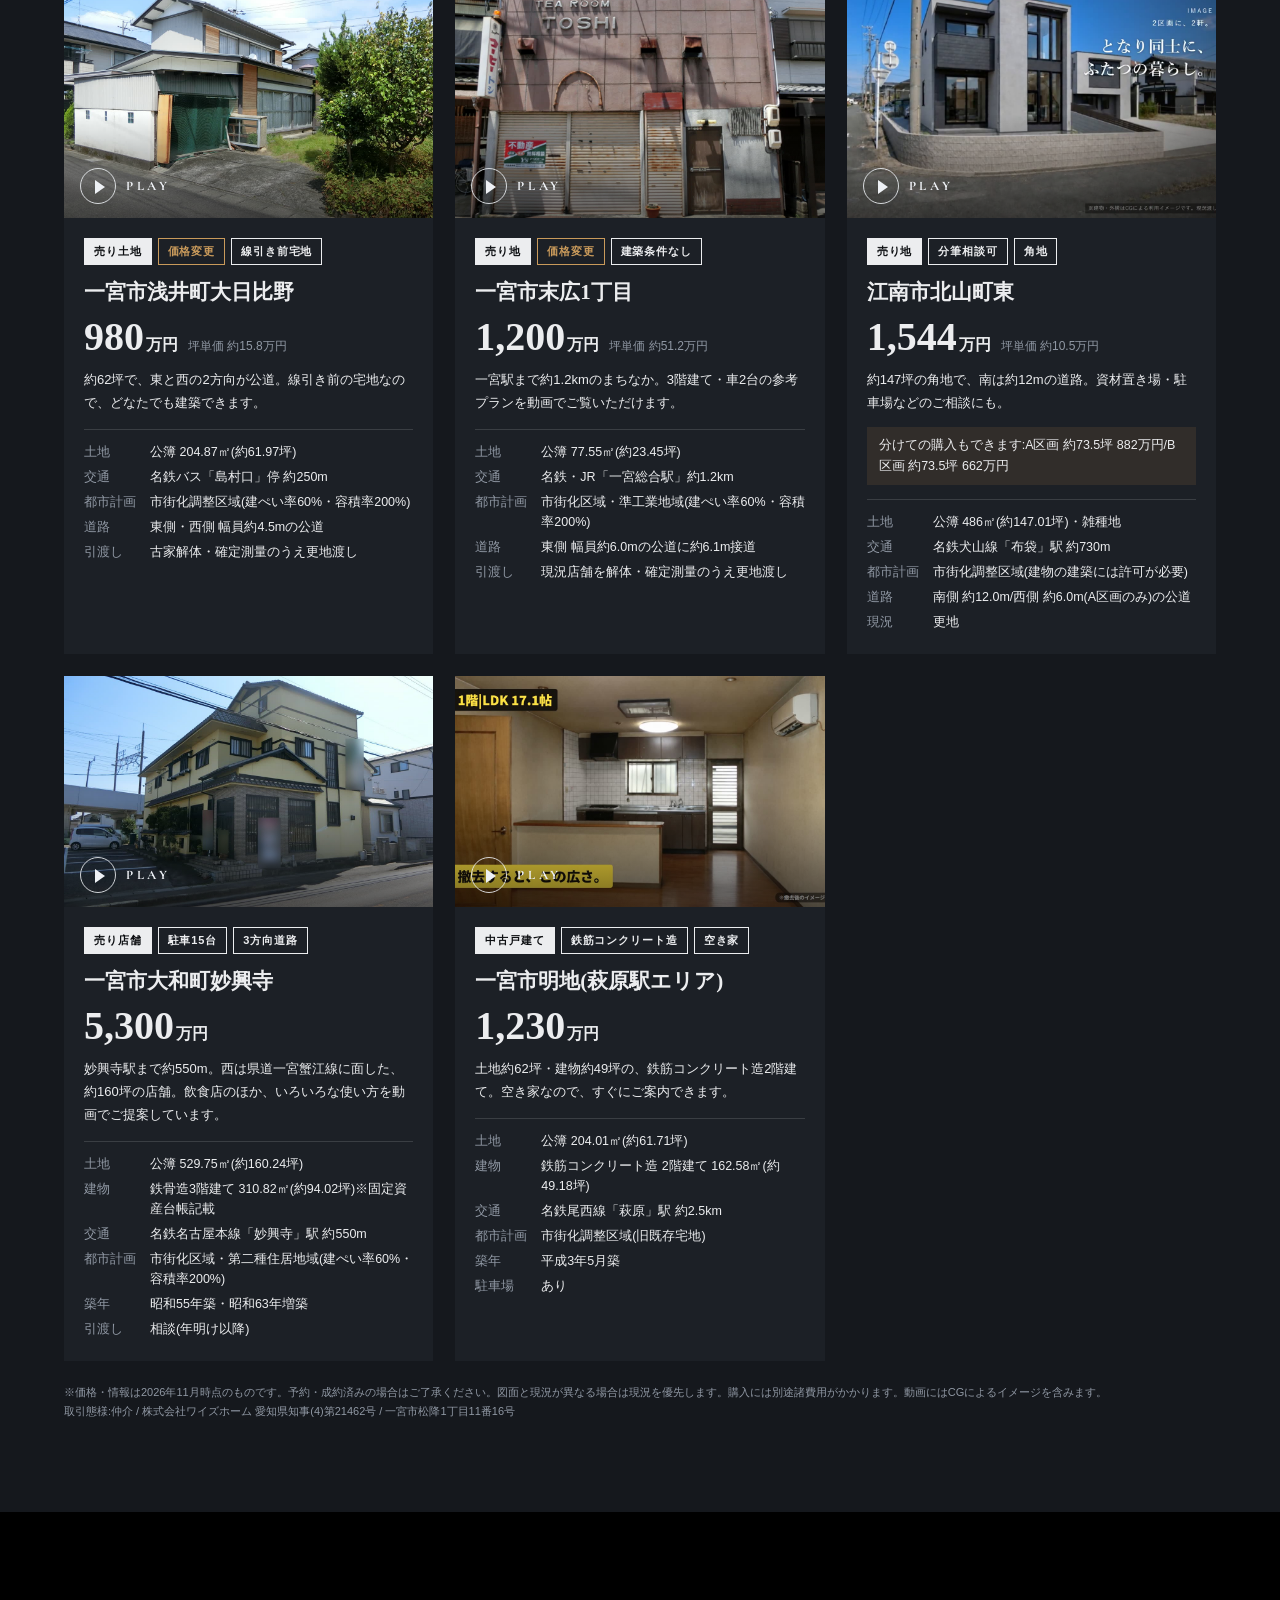
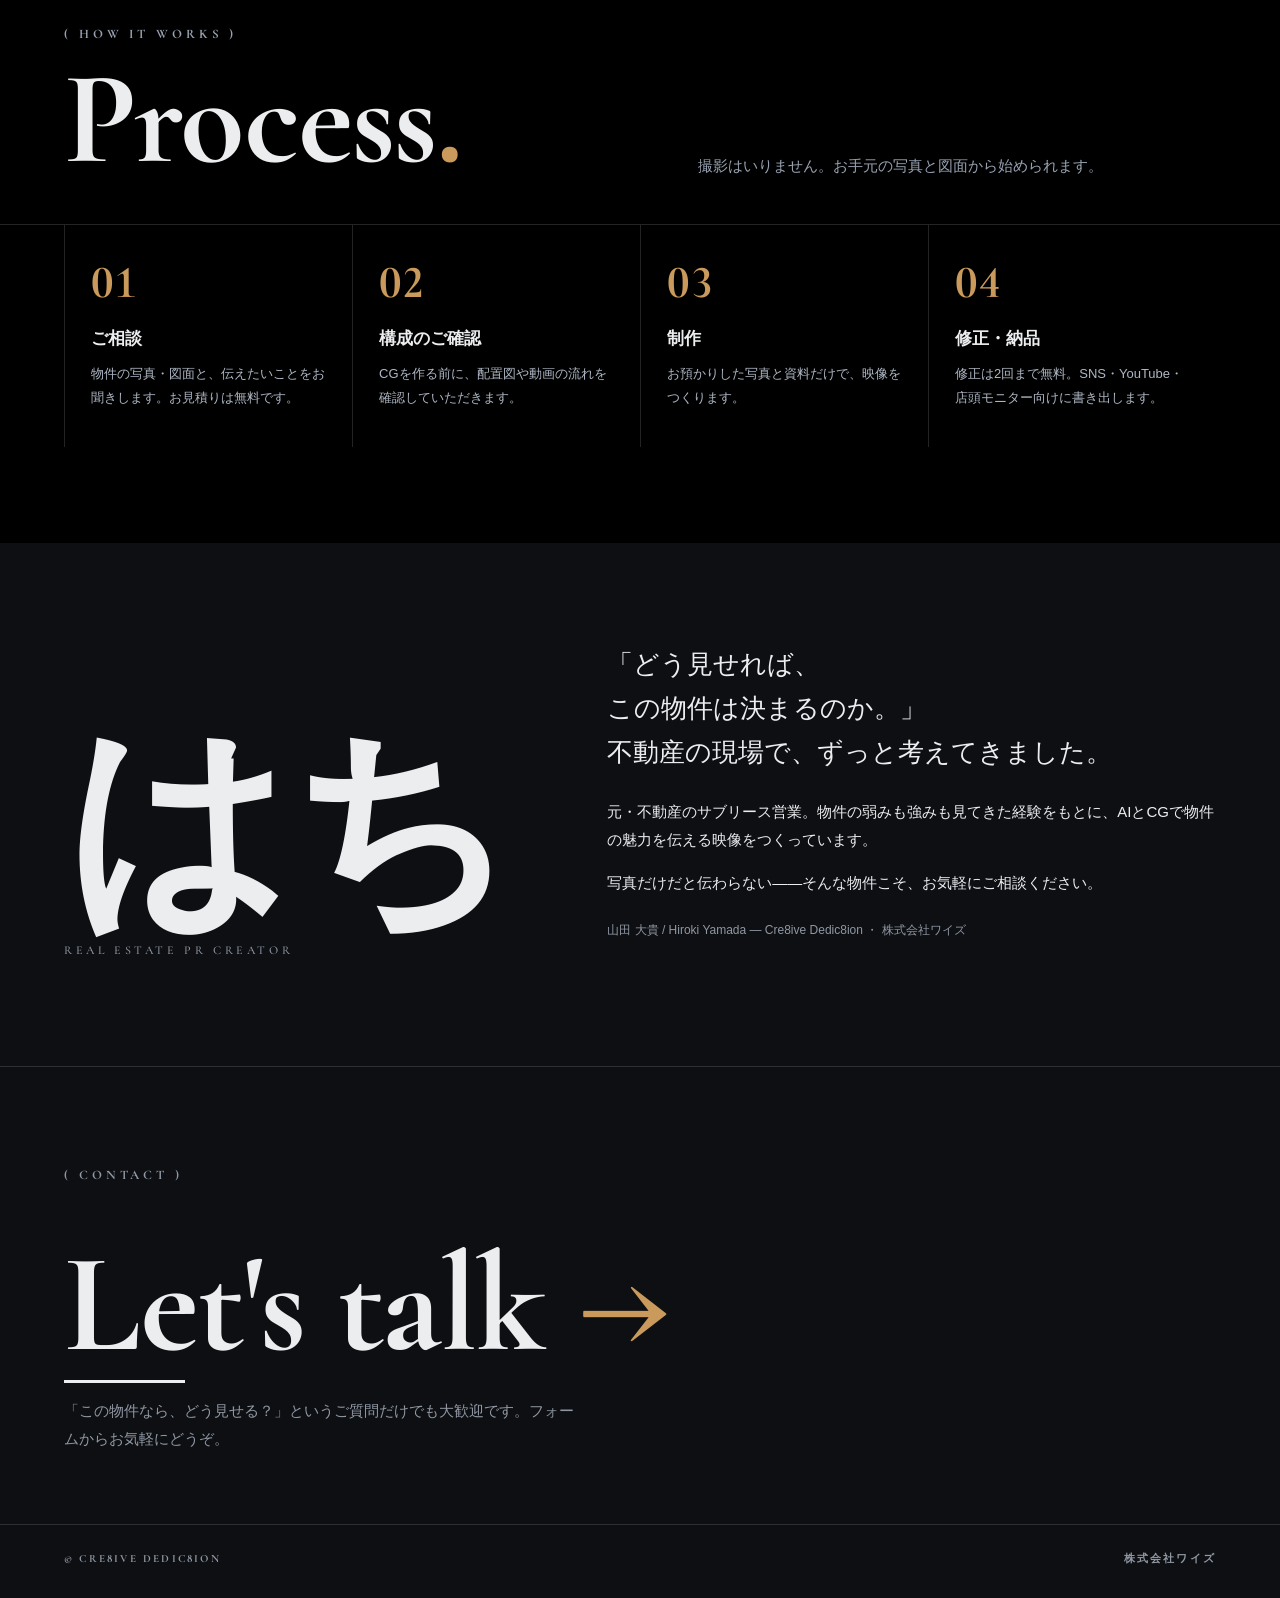
==== commit d327f0cb: "トップの作品順を変更し、事業用地の見本と移動リンクを追加 Co-Authored-By: Claude Opus 5.5 <noreply@anthropic.com>" ====
--- a/index.html
+++ b/index.html
@@ -63,6 +63,10 @@
 @media(min-width:900px){.sh{grid-template-columns:1.2fr 1fr;align-items:end}.sh .no{grid-column:1/-1}}
 
 /* WORKS */
+.jump{display:flex;flex-wrap:wrap;gap:8px 24px;margin-top:16px}
+.jump a{font-size:14px;font-weight:700;color:var(--ink);border-bottom:1px solid var(--gold);padding-bottom:2px;transition:color .3s}
+.jump a:hover{color:var(--gold)}
+#shorts{scroll-margin-top:16px}
 .proj{display:grid;gap:22px;padding-top:56px;padding-bottom:56px;border-bottom:1px solid var(--rule)}
 @media(min-width:900px){.proj{grid-template-columns:1.55fr 1fr;gap:56px;align-items:center}.proj.rev{grid-template-columns:1fr 1.55fr}.proj.rev .media{order:2}}
 .media{position:relative;overflow:hidden;background:#0B111B;cursor:pointer}
@@ -193,13 +197,55 @@
   <div class="sh pad">
     <div class="no">( SELECTED WORKS )</div>
     <h2>Works<em>.</em></h2>
-    <p>実際の物件でつくった事例と、架空の物件でつくった見本です。</p>
+    <div><p>実際の物件でつくった事例と、架空の物件でつくった見本です。</p><nav class="jump" aria-label="作品の移動先"><a href="#shorts">縦型動画はこちら</a><a href="produce/">その他の業種の実績はこちら</a></nav></div>
+  </div>
+
+  <div class="proj pad">
+    <div class="media w" data-yt="9JLlp0N95Dc"><img src="media/tateuri.jpg" alt="建売分譲 全4棟の完成前動画" loading="lazy"><span class="pl"><b></b>PLAY</span></div>
+    <div class="info">
+      <div class="idx">01</div>
+      <div class="cat">READY-BUILT — 見本</div>
+      <h3>上棟前の建売を、図面から。</h3>
+      <p>区画図と間取り図だけで、全4棟の分譲住宅を。空から見る立地、更地から建ち上がる4棟、そこで暮らす家族の一日までを、撮影なしで1本に。</p>
+      <dl><dt>TYPE</dt><dd>建売・分譲住宅(架空の物件)</dd><dt>TIME</dt><dd>45秒・横型</dd></dl>
+    </div>
+  </div>
+
+  <div class="proj rev pad">
+    <div class="media w" data-yt="MqKkbo_AJ30"><img src="media/jigyo.jpg" alt="実在の地図から再現した街に置いた、架空の事業用地" loading="lazy"><span class="pl"><b></b>PLAY</span></div>
+    <div class="info">
+      <div class="idx">02</div>
+      <div class="cat">BUSINESS LAND — 見本</div>
+      <h3>事業用地の、使い道まで。</h3>
+      <p>実際の地図から街を立体で再現。倉庫から商業施設への建てかえ、3区画への分け方、ICまでのルートや配送圏までを、撮影なしで1本に。</p>
+      <dl><dt>TYPE</dt><dd>事業用地(架空の用地)</dd><dt>TIME</dt><dd>40秒・横型</dd></dl>
+    </div>
+  </div>
+
+  <div class="proj pad">
+    <div class="media w" data-yt="gl_m-LkQjGg"><img src="https://i.ytimg.com/vi/gl_m-LkQjGg/hqdefault.jpg" alt="新築戸建て" loading="lazy"><span class="pl"><b></b>PLAY</span></div>
+    <div class="info">
+      <div class="idx">03</div>
+      <div class="cat">NEW HOUSE — 見本</div>
+      <h3>新築戸建ての、物件紹介。</h3>
+      <p>外観・間取り・暮らしの場面を、物件の魅力が伝わる順番で。</p>
+    </div>
+  </div>
+
+  <div class="proj rev pad">
+    <div class="media w" data-yt="DIGcyqiwoi0"><img src="https://i.ytimg.com/vi/DIGcyqiwoi0/hqdefault.jpg" alt="新築マンション" loading="lazy"><span class="pl"><b></b>PLAY</span></div>
+    <div class="info">
+      <div class="idx">04</div>
+      <div class="cat">CONDOMINIUM — 見本</div>
+      <h3>新築マンションの、物件紹介。</h3>
+      <p>建物の存在感と、部屋からの暮らしのイメージを1本に。</p>
+    </div>
   </div>
 
   <div class="proj pad">
     <div class="media w" data-video="media/konan.mp4?v=2"><img src="media/konan_poster.jpg" alt="江南市の売り土地" loading="lazy"><span class="pl"><b></b>PLAY</span></div>
     <div class="info">
-      <div class="idx">01</div>
+      <div class="idx">05</div>
       <div class="cat">LAND — 実物件</div>
       <h3>更地に、建った姿を。</h3>
       <p>愛知県江南市の売り土地。現況の写真から、2区画それぞれに家が建つまでをCGで。駅までの距離や、資材置き場・店舗としての使い道も。</p>
@@ -210,7 +256,7 @@
   <div class="proj rev pad">
     <div class="media w" data-video="media/meichi.mp4?v=2"><img src="media/meichi.jpg" alt="一宮市の売り戸建て" loading="lazy"><span class="pl"><b></b>PLAY</span></div>
     <div class="info">
-      <div class="idx">02</div>
+      <div class="idx">06</div>
       <div class="cat">RENOVATION — 実物件</div>
       <h3>古い家の、第二章を。</h3>
       <p>愛知県一宮市の売り戸建て。家財を消したLDK、外壁と壁紙の色違い、家族が暮らすイメージまでをナレーション付きで。</p>
@@ -218,38 +264,7 @@
     </div>
   </div>
 
-  <div class="proj pad">
-    <div class="media w" data-yt="9JLlp0N95Dc"><img src="media/tateuri.jpg" alt="建売分譲 全4棟の完成前動画" loading="lazy"><span class="pl"><b></b>PLAY</span></div>
-    <div class="info">
-      <div class="idx">03</div>
-      <div class="cat">READY-BUILT — 見本</div>
-      <h3>上棟前の建売を、図面から。</h3>
-      <p>区画図と間取り図だけで、全4棟の分譲住宅を。空から見る立地、更地から建ち上がる4棟、そこで暮らす家族の一日までを、撮影なしで1本に。</p>
-      <dl><dt>TYPE</dt><dd>建売・分譲住宅(架空の物件)</dd><dt>TIME</dt><dd>45秒・横型</dd></dl>
-    </div>
-  </div>
-
-  <div class="proj rev pad">
-    <div class="media w" data-yt="gl_m-LkQjGg"><img src="https://i.ytimg.com/vi/gl_m-LkQjGg/hqdefault.jpg" alt="新築戸建て" loading="lazy"><span class="pl"><b></b>PLAY</span></div>
-    <div class="info">
-      <div class="idx">04</div>
-      <div class="cat">NEW HOUSE — 見本</div>
-      <h3>新築戸建ての、物件紹介。</h3>
-      <p>外観・間取り・暮らしの場面を、物件の魅力が伝わる順番で。</p>
-    </div>
-  </div>
-
-  <div class="proj pad">
-    <div class="media w" data-yt="DIGcyqiwoi0"><img src="https://i.ytimg.com/vi/DIGcyqiwoi0/hqdefault.jpg" alt="新築マンション" loading="lazy"><span class="pl"><b></b>PLAY</span></div>
-    <div class="info">
-      <div class="idx">05</div>
-      <div class="cat">CONDOMINIUM — 見本</div>
-      <h3>新築マンションの、物件紹介。</h3>
-      <p>建物の存在感と、部屋からの暮らしのイメージを1本に。</p>
-    </div>
-  </div>
-
-  <div class="rail-h pad"><h3>Shorts<em>.</em></h3><span>SNS・店頭モニター向けの縦型 →</span></div>
+  <div class="rail-h pad" id="shorts"><h3>Shorts<em>.</em></h3><span>SNS・店頭モニター向けの縦型 →</span></div>
   <div class="rail">
     <article><div class="media t" data-video="media/yakiimo.mp4"><img src="media/yakiimo.jpg" alt="小人の建築現場が焼き芋の釜だった、不動産会社のイメージCM" loading="lazy"><span class="pl"><b></b>PLAY</span></div><h4>あたたかいお家に、帰ろう。</h4><p>不動産会社さまのイメージCM|制作事例</p></article>
     <article><div class="media t" data-yt="GEwckRnYX5U"><img src="https://i.ytimg.com/vi/GEwckRnYX5U/hqdefault.jpg" alt="古家付き土地" loading="lazy"><span class="pl"><b></b>PLAY</span></div><h4>古い家が、30秒で新築に</h4><p>古家付き土地|見本</p></article>
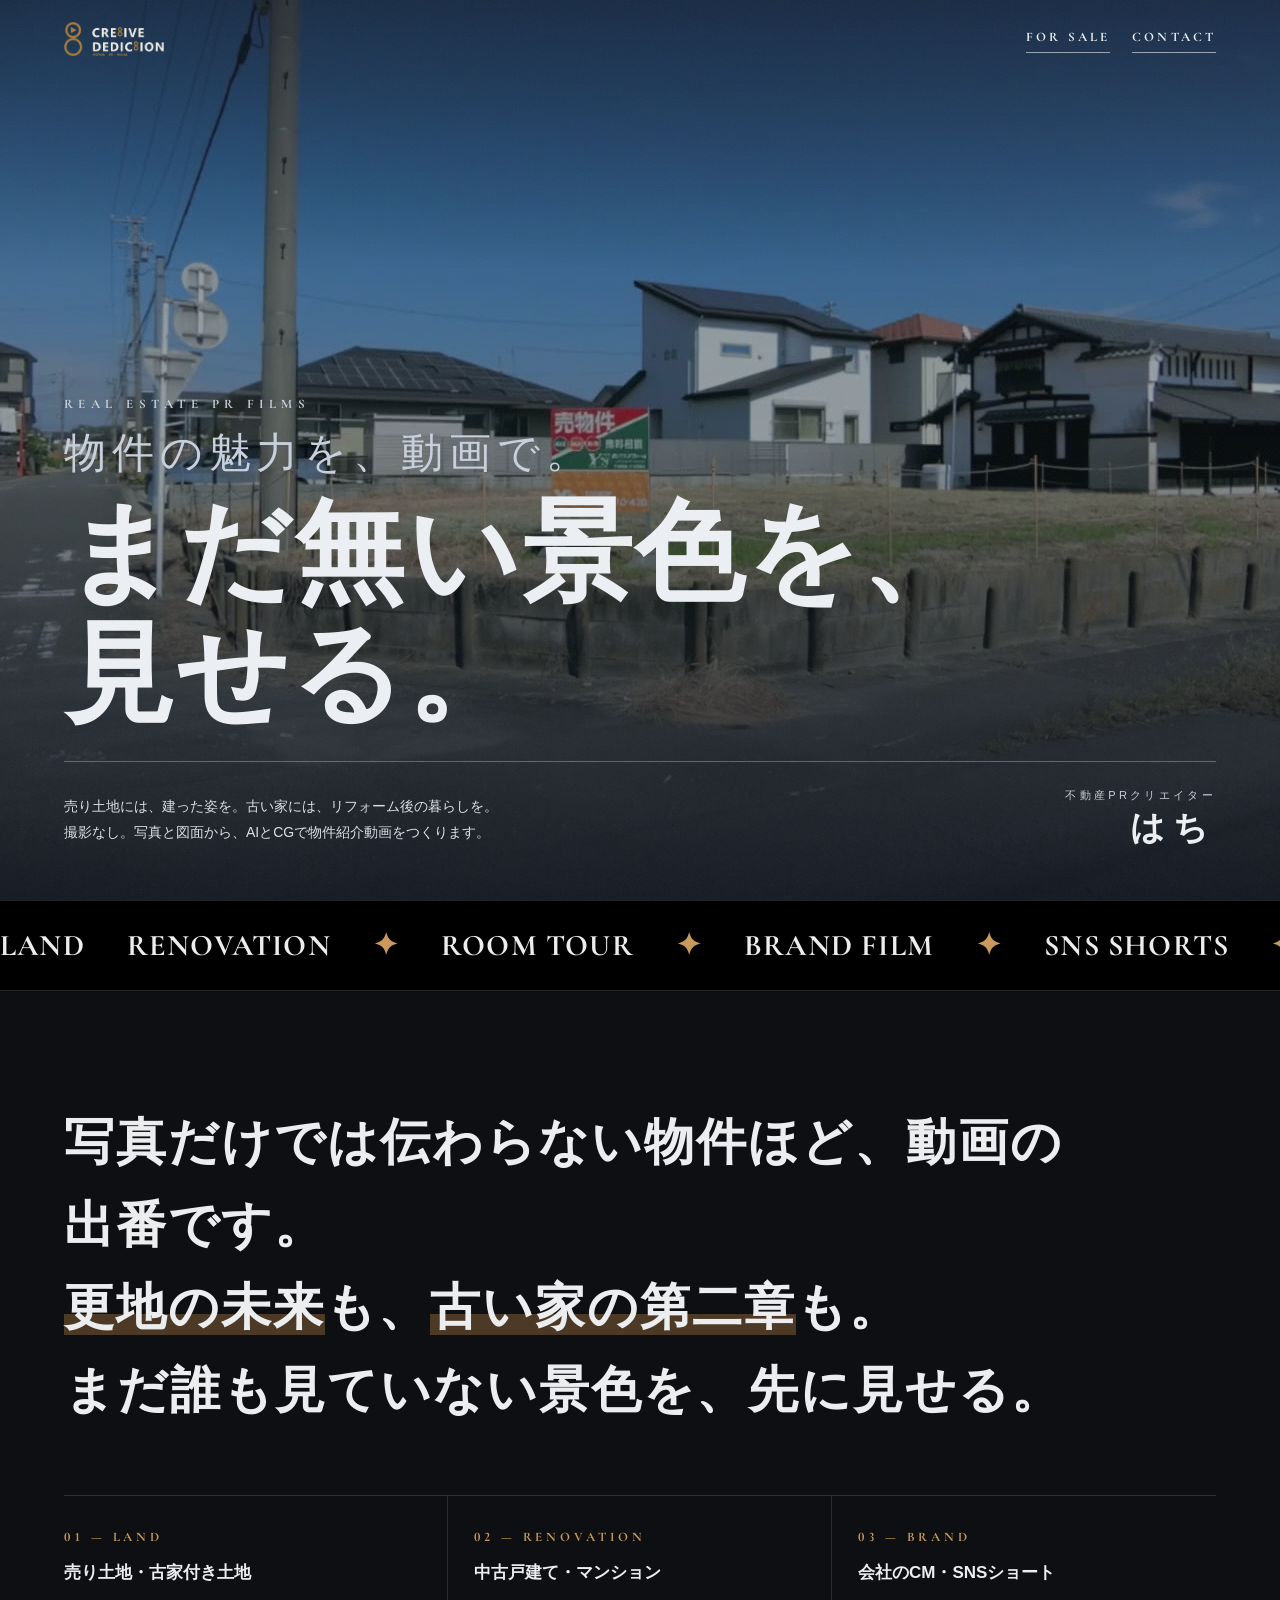
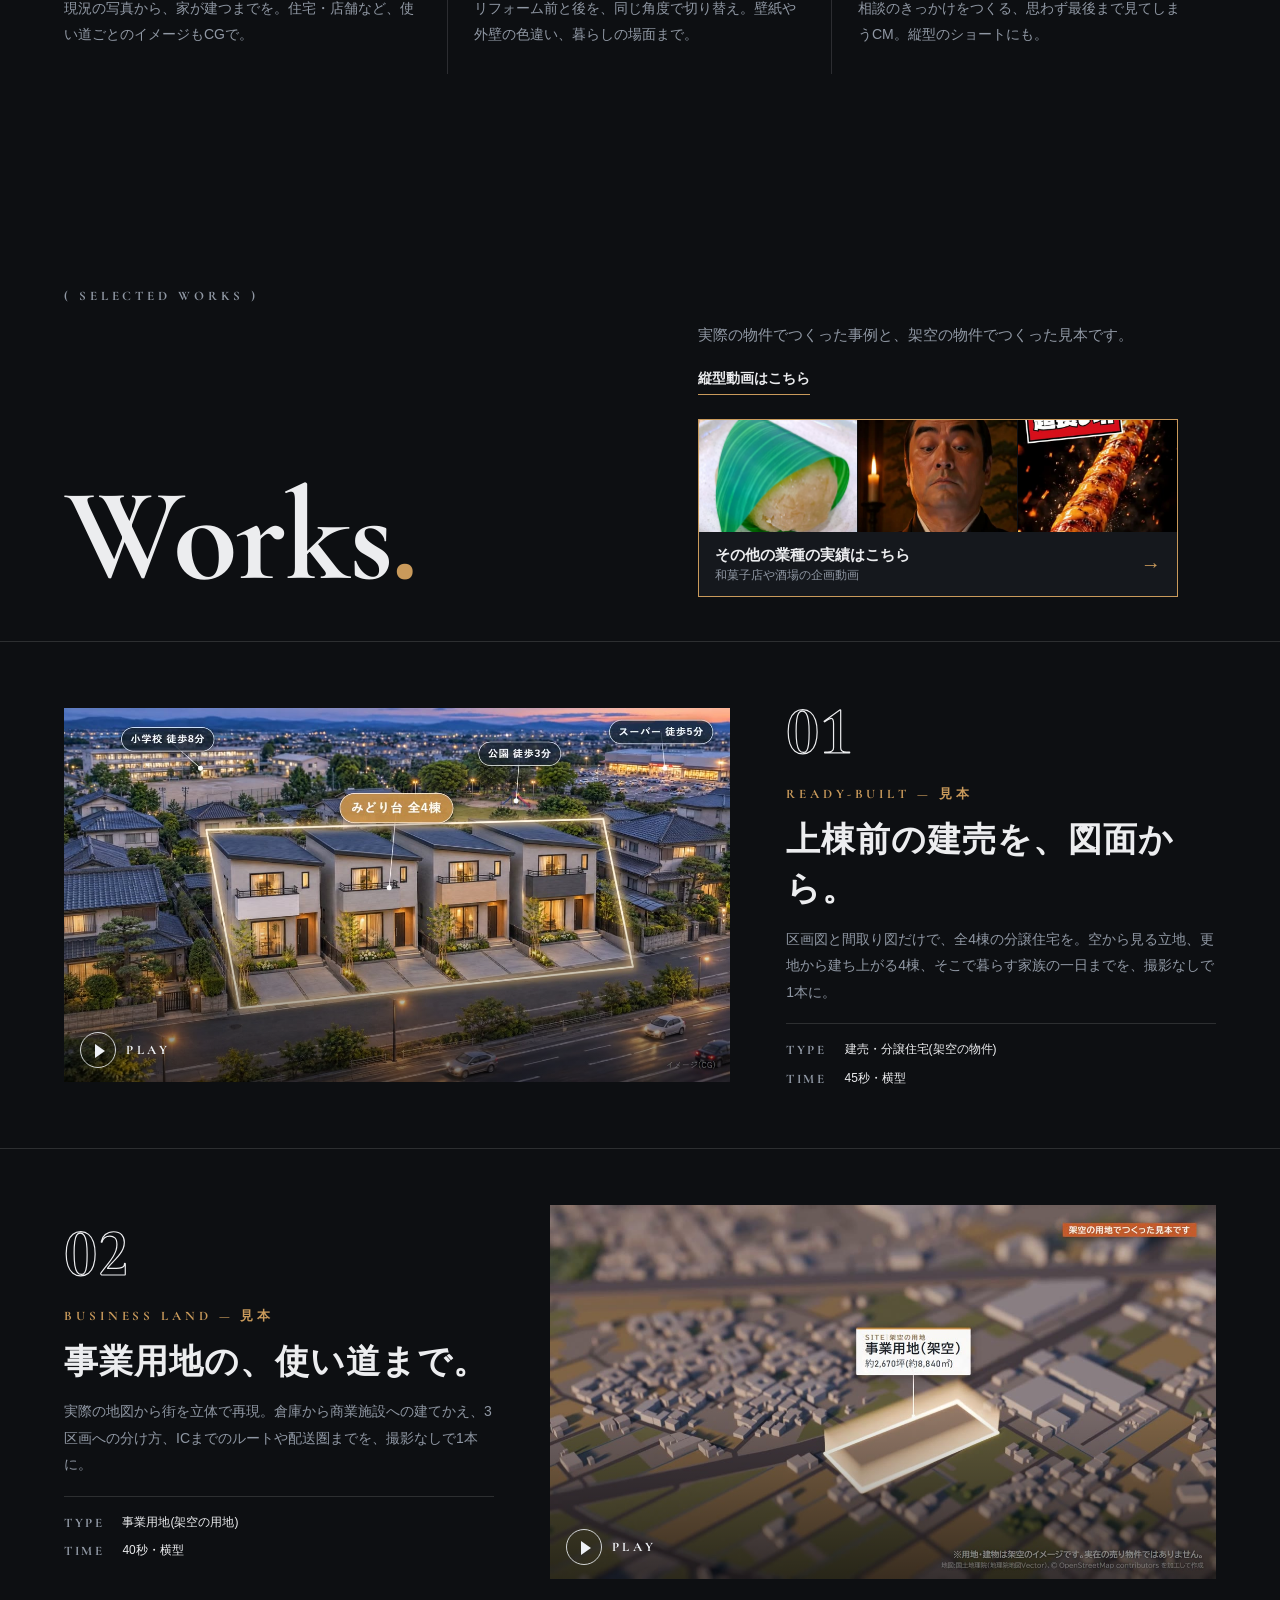
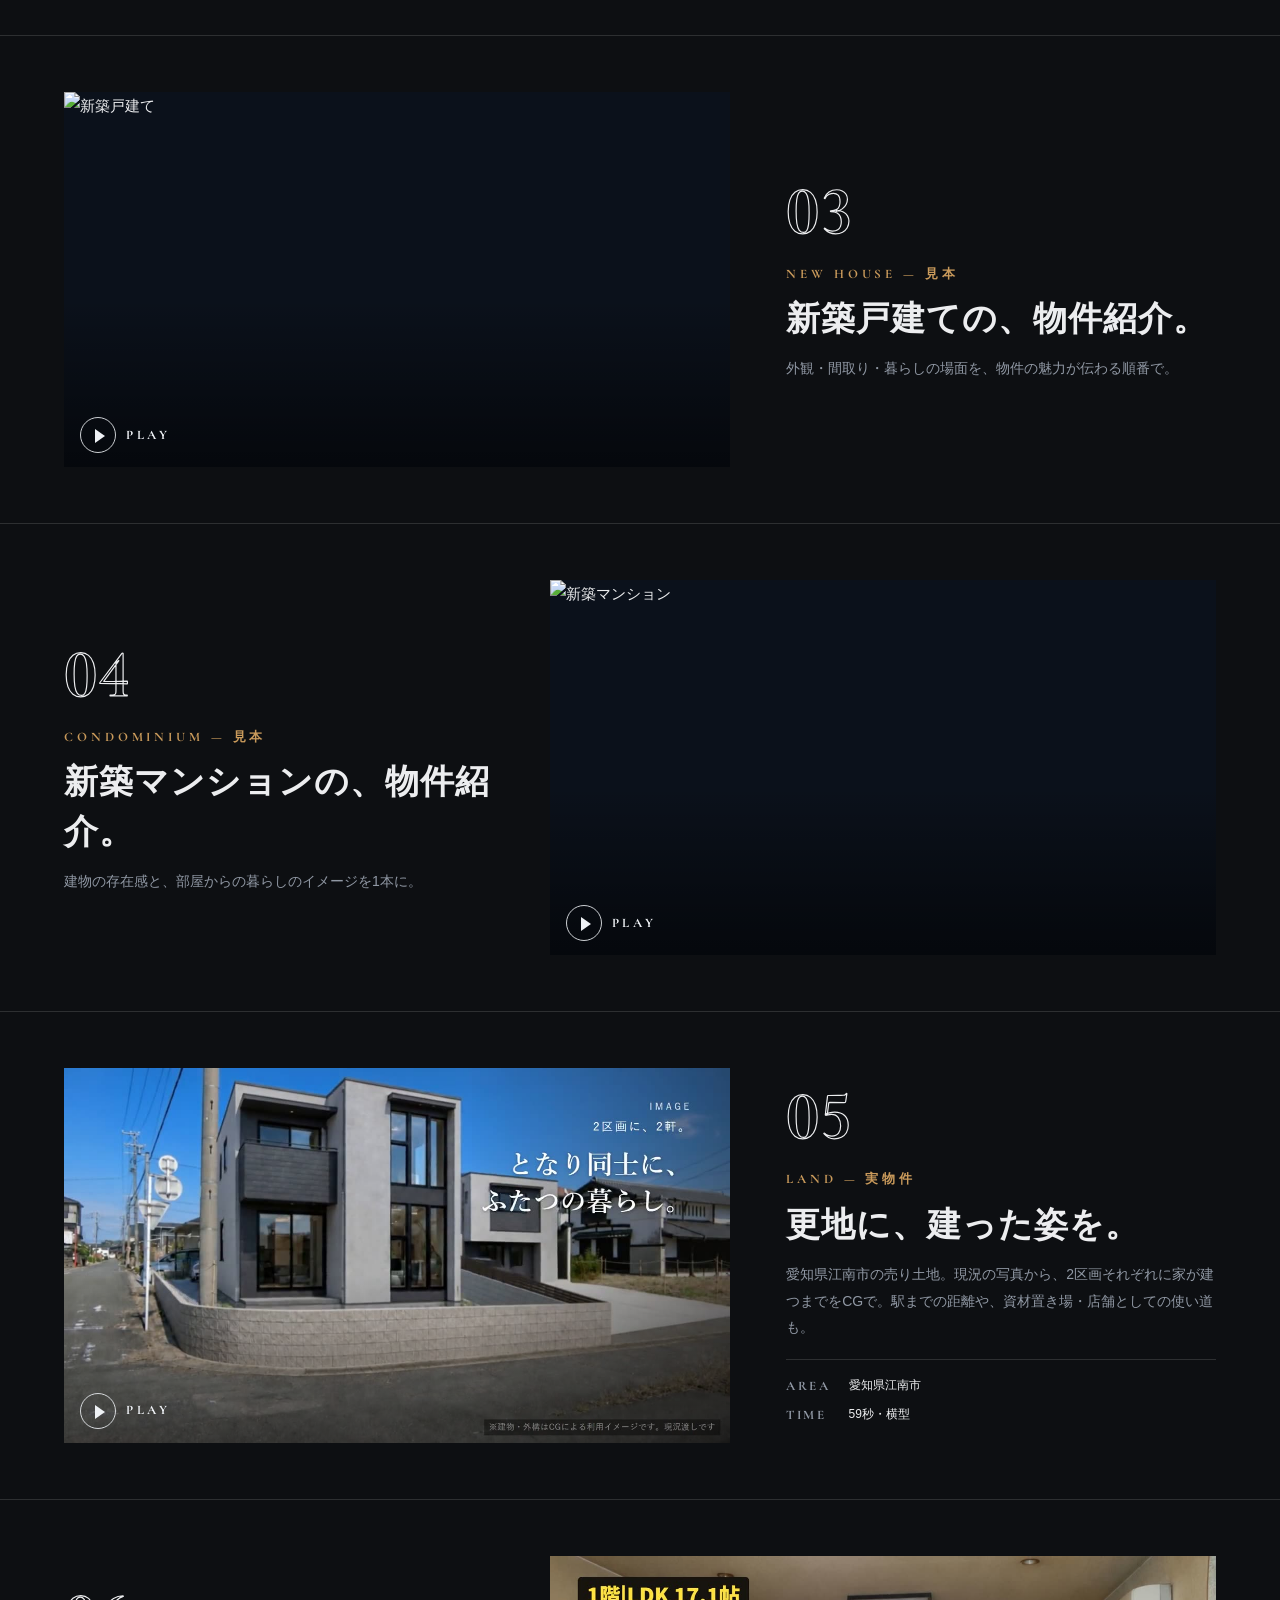
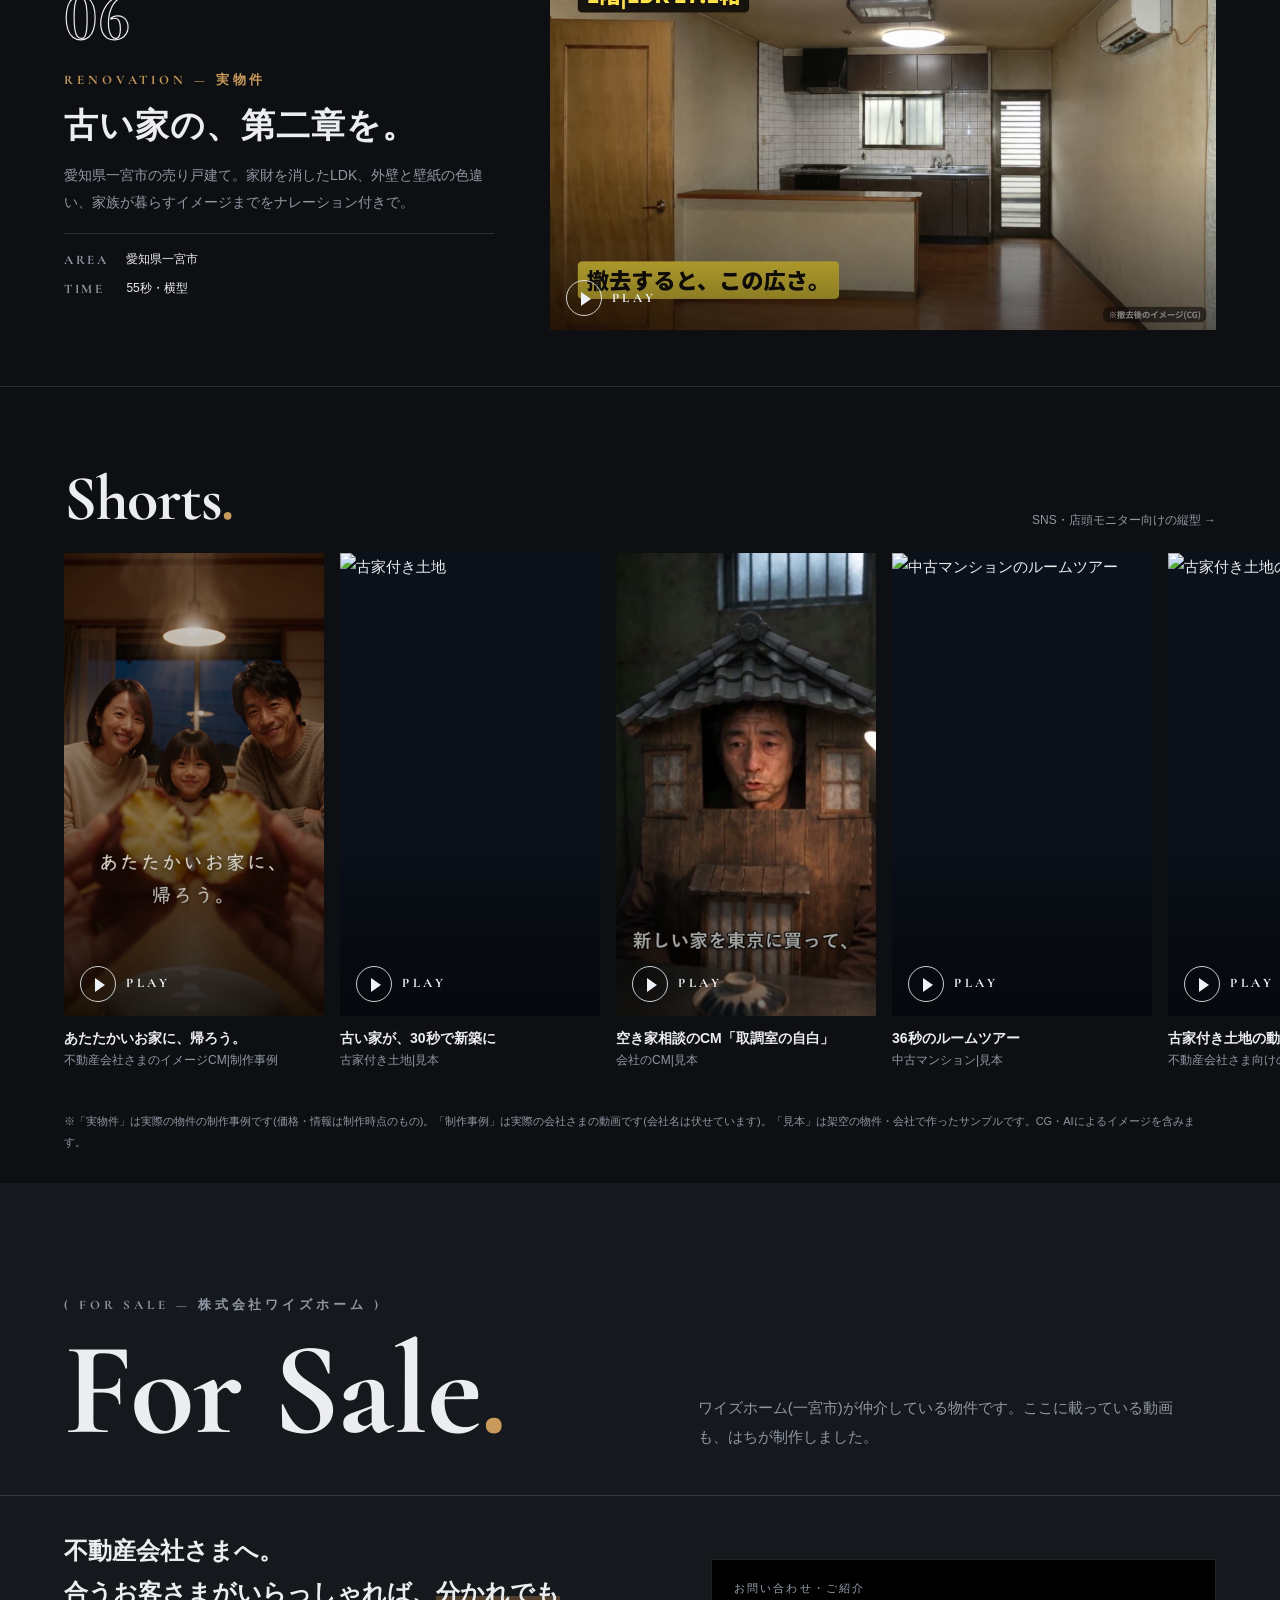
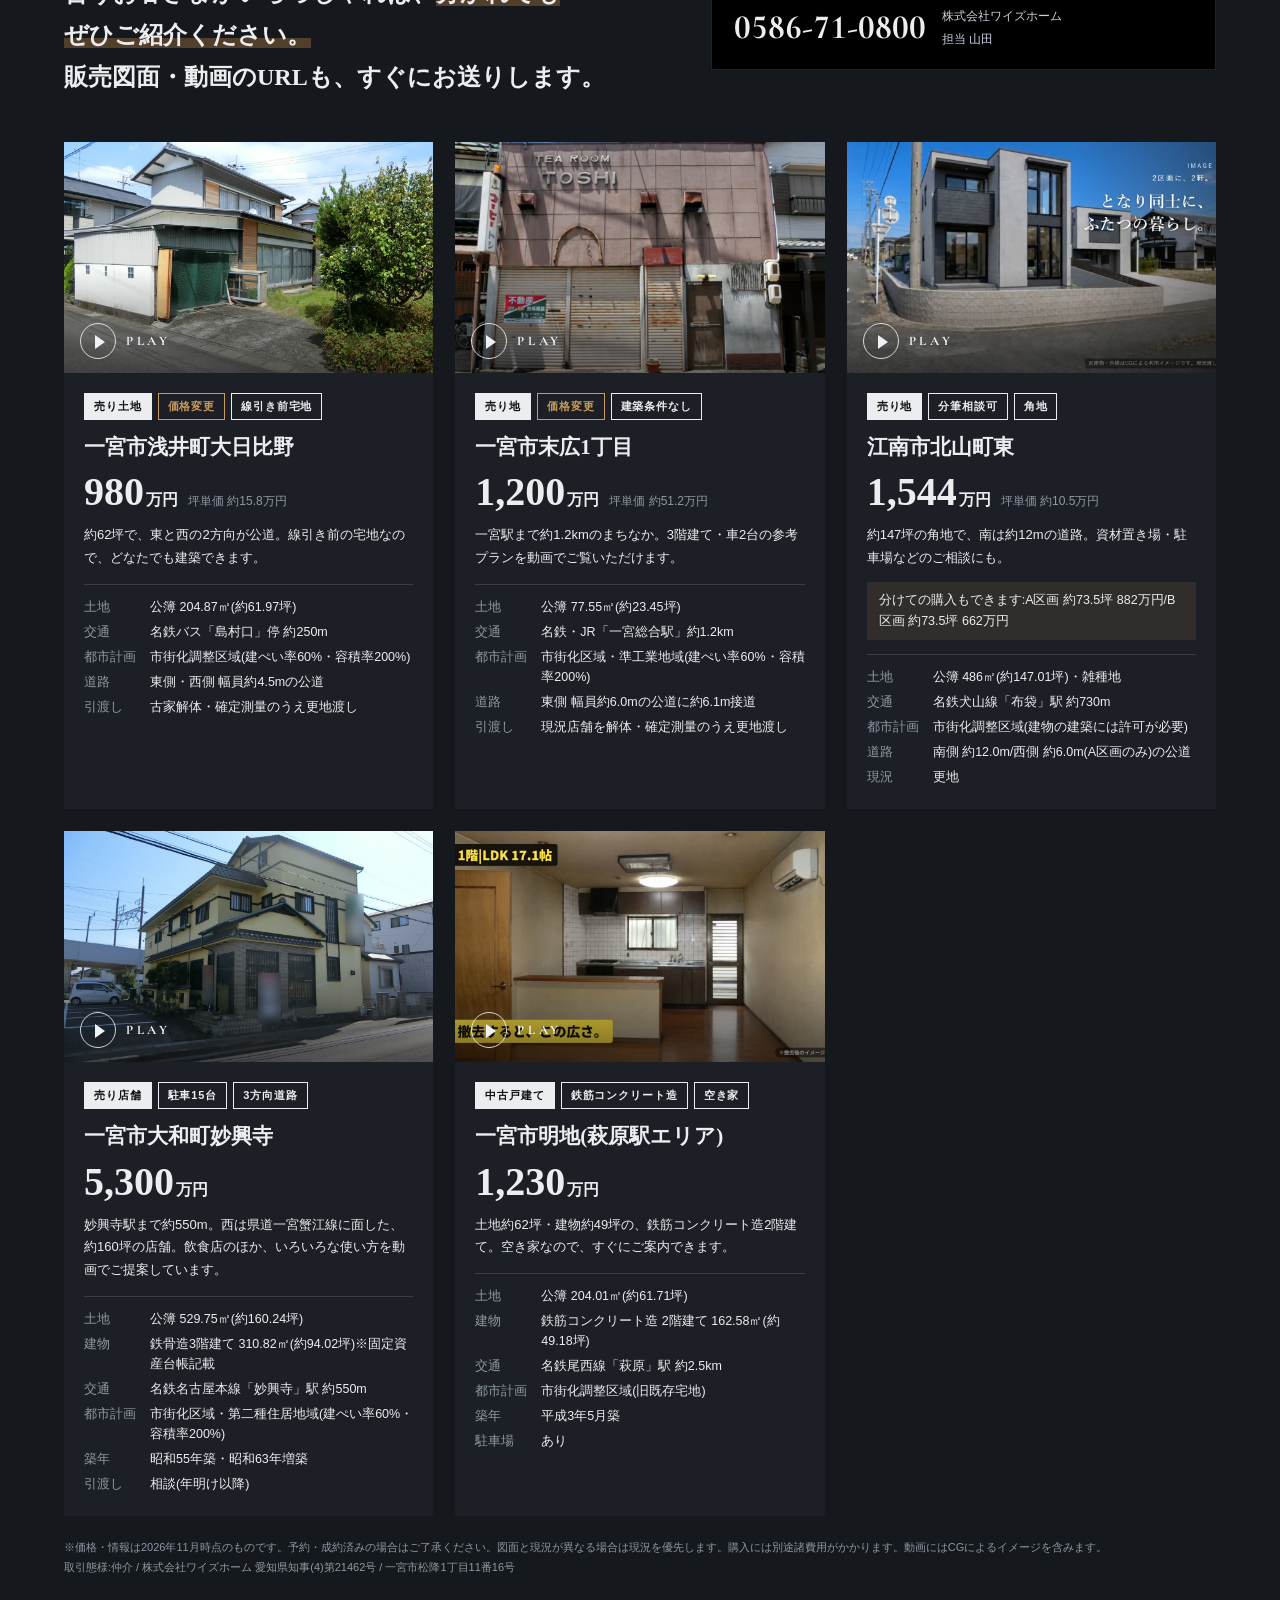
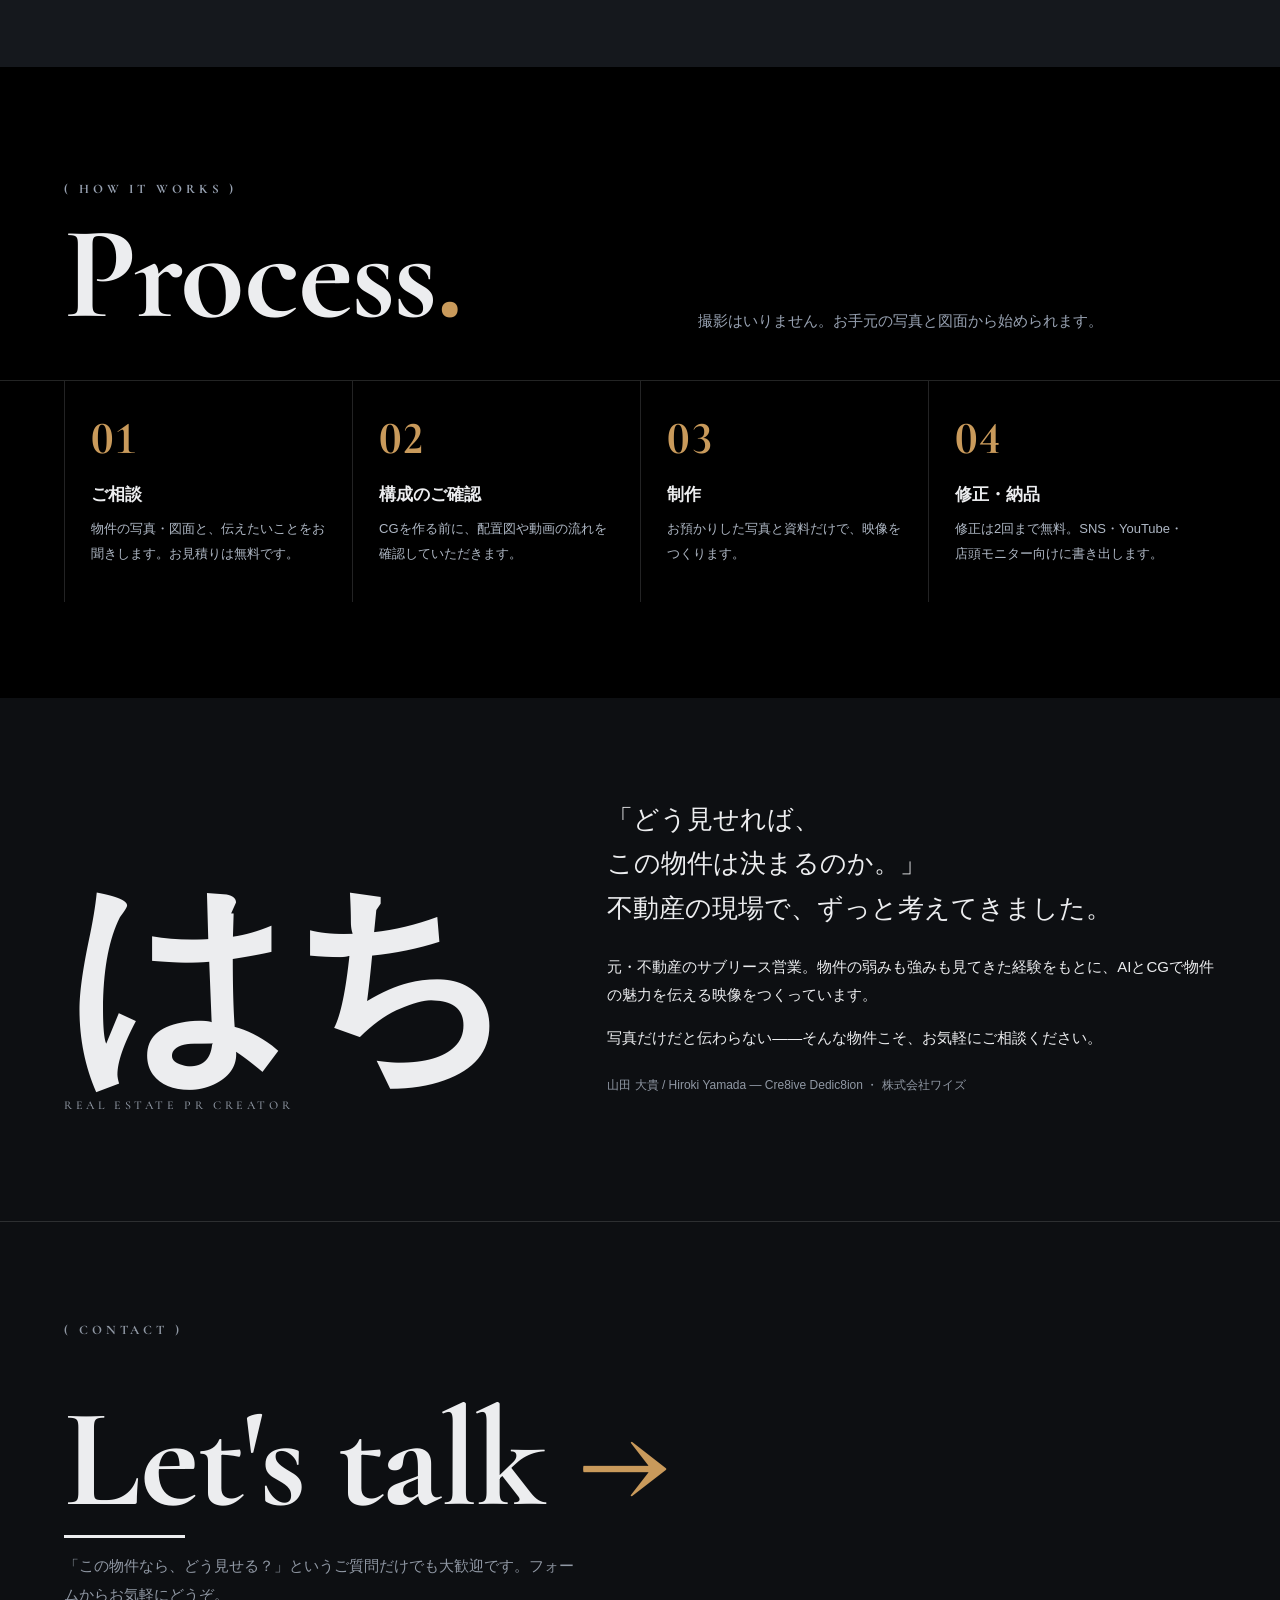
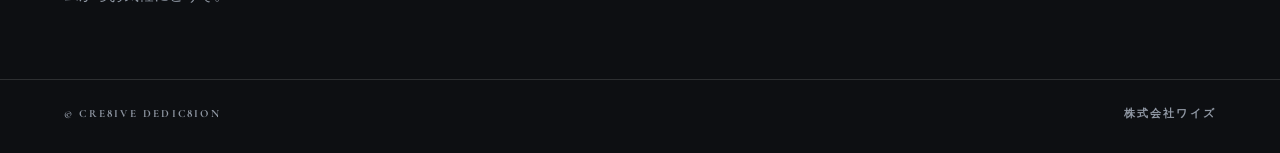
==== commit a2a88d4b: "トップの他業種リンクを写真つきカードに変更 Co-Authored-By: Claude Opus 5.5 <noreply@anthropic.com>" ====
--- a/index.html
+++ b/index.html
@@ -67,6 +67,18 @@
 .jump a{font-size:14px;font-weight:700;color:var(--ink);border-bottom:1px solid var(--gold);padding-bottom:2px;transition:color .3s}
 .jump a:hover{color:var(--gold)}
 #shorts{scroll-margin-top:16px}
+.other{display:block;max-width:480px;margin-top:24px;background:var(--panel);border:1px solid var(--gold);overflow:hidden}
+.other .th{display:grid;grid-template-columns:repeat(3,1fr);gap:1px;height:112px;background:var(--paper)}
+.other img{display:block;width:100%;height:112px;object-fit:cover;transition:transform .6s cubic-bezier(.22,1,.36,1)}
+.other img:nth-child(2){object-position:50% 28%}
+.other img:nth-child(3){object-position:50% 34%}
+.other .tx{display:flex;justify-content:space-between;align-items:center;gap:16px;padding:12px 16px}
+.other b{display:block;font-size:15px;line-height:1.5;color:var(--ink)}
+.other small{display:block;font-size:12px;line-height:1.5;color:var(--mute)}
+.other i{font-style:normal;color:var(--gold);font-size:20px;line-height:1;transition:transform .3s}
+.other:hover img{transform:scale(1.04)}
+.other:hover i{transform:translateX(4px)}
+.other:focus-visible{outline:2px solid var(--ink);outline-offset:3px}
 .proj{display:grid;gap:22px;padding-top:56px;padding-bottom:56px;border-bottom:1px solid var(--rule)}
 @media(min-width:900px){.proj{grid-template-columns:1.55fr 1fr;gap:56px;align-items:center}.proj.rev{grid-template-columns:1fr 1.55fr}.proj.rev .media{order:2}}
 .media{position:relative;overflow:hidden;background:#0B111B;cursor:pointer}
@@ -197,7 +209,7 @@
   <div class="sh pad">
     <div class="no">( SELECTED WORKS )</div>
     <h2>Works<em>.</em></h2>
-    <div><p>実際の物件でつくった事例と、架空の物件でつくった見本です。</p><nav class="jump" aria-label="作品の移動先"><a href="#shorts">縦型動画はこちら</a><a href="produce/">その他の業種の実績はこちら</a></nav></div>
+    <div><p>実際の物件でつくった事例と、架空の物件でつくった見本です。</p><nav class="jump" aria-label="作品の移動先"><a href="#shorts">縦型動画はこちら</a></nav><a class="other" href="produce/"><span class="th"><img src="produce/media/mochi_close.jpg" alt="" loading="lazy"><img src="produce/media/ankoya.jpg" alt="" loading="lazy"><img src="produce/media/frank.jpg" alt="" loading="lazy"></span><span class="tx"><span><b>その他の業種の実績はこちら</b><small>和菓子店や酒場の企画動画</small></span><i aria-hidden="true">→</i></span></a></div>
   </div>
 
   <div class="proj pad">
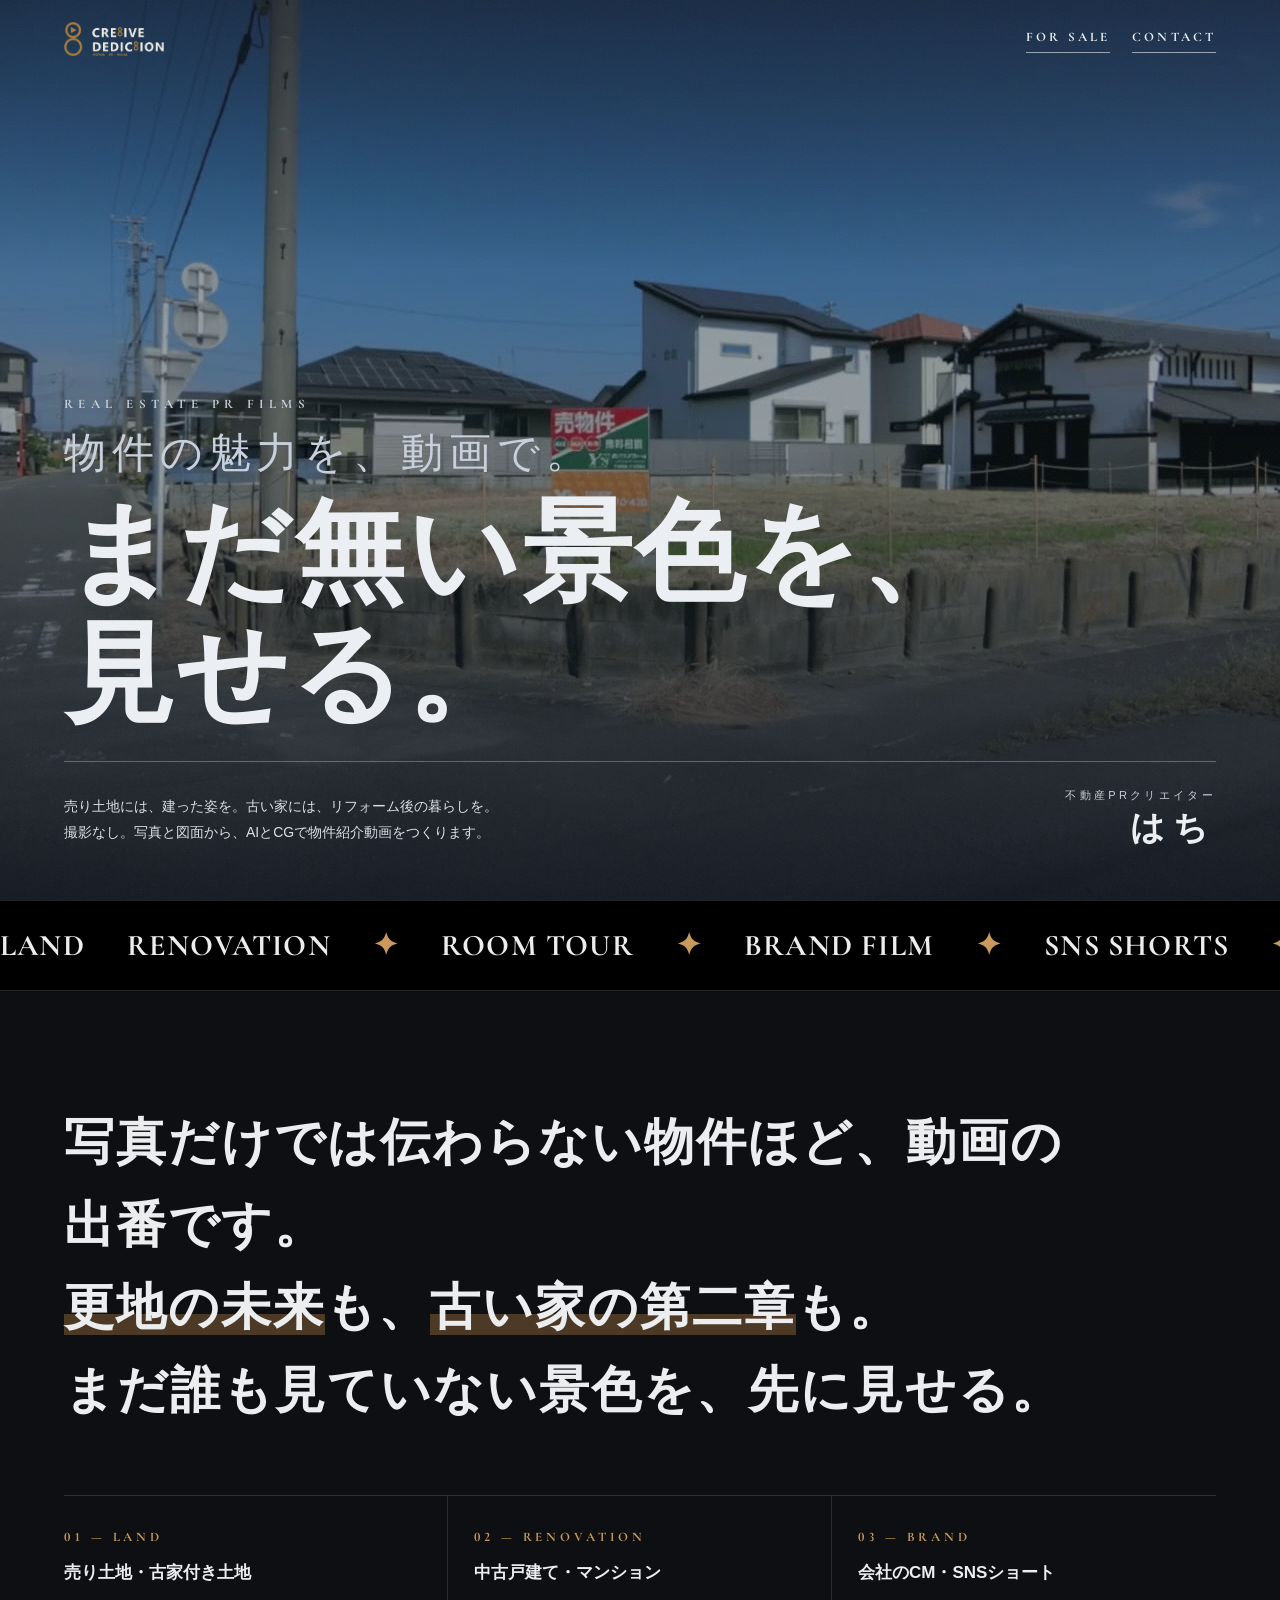
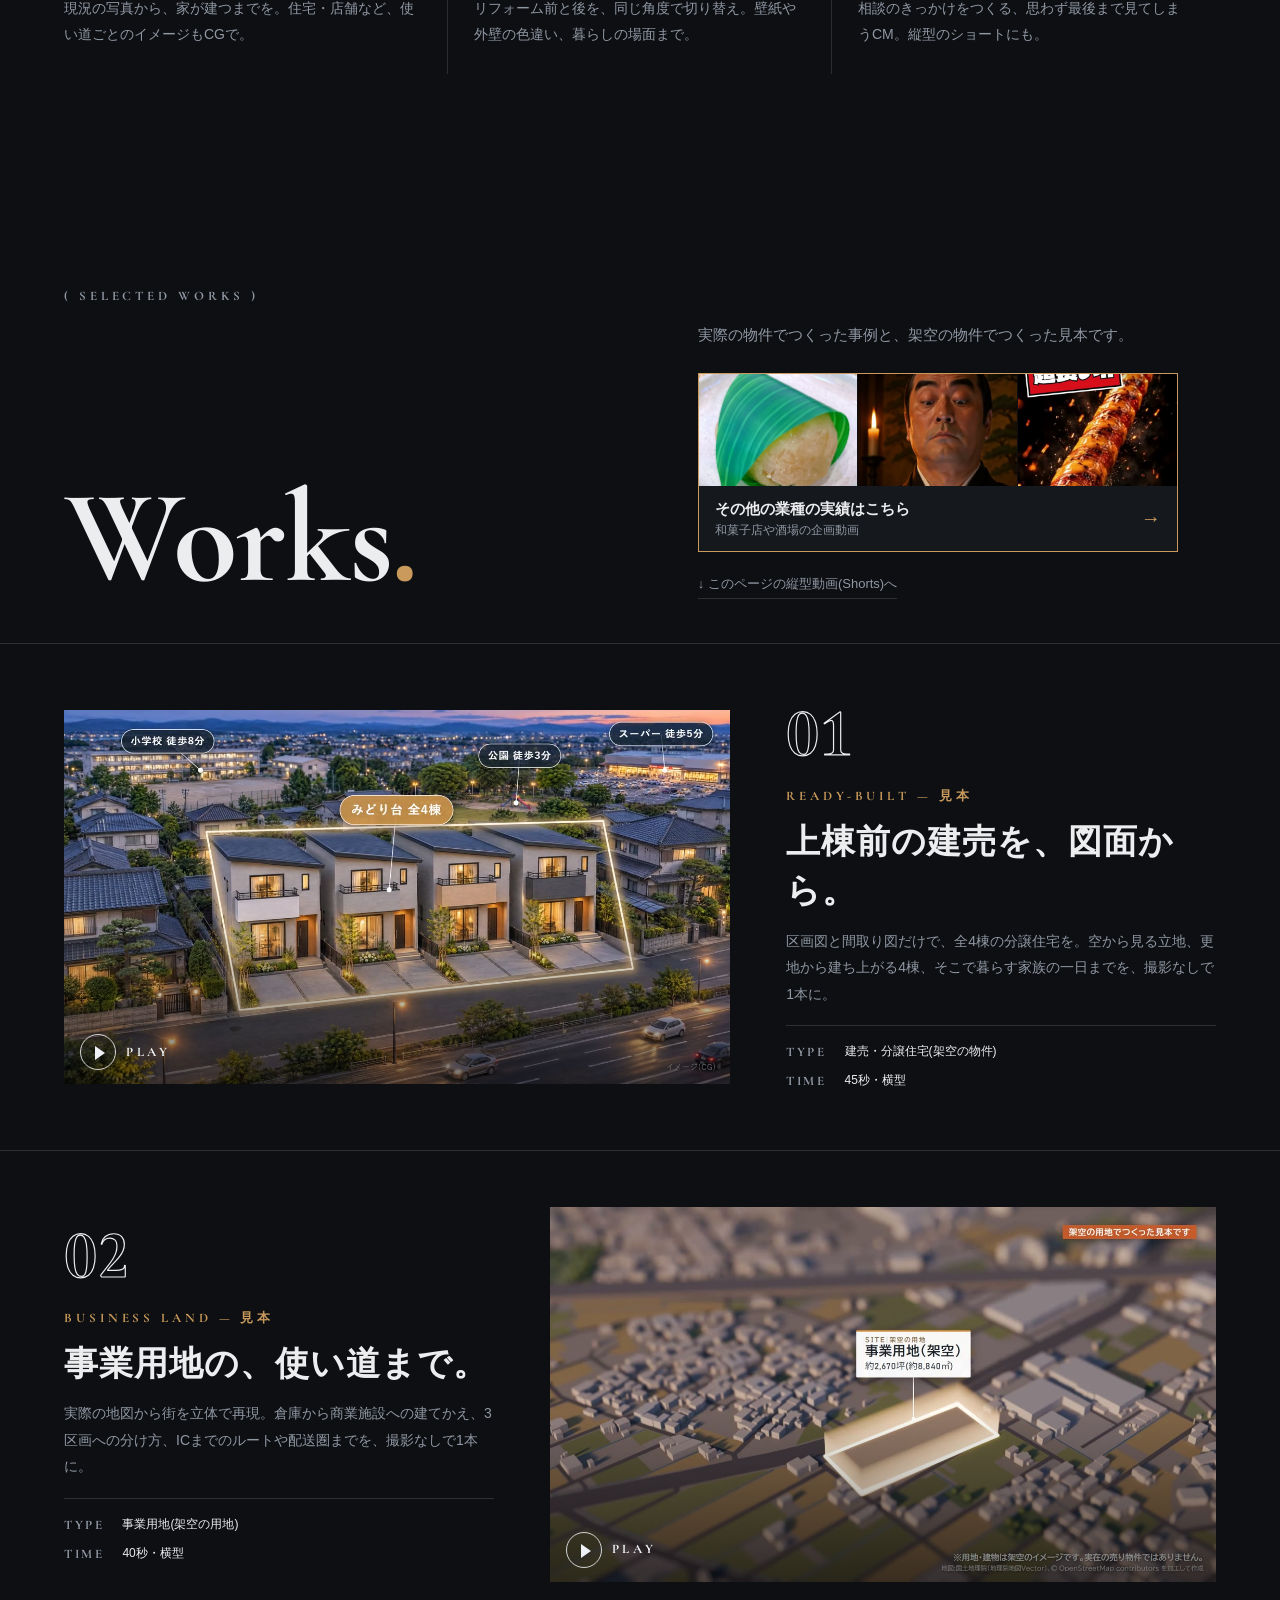
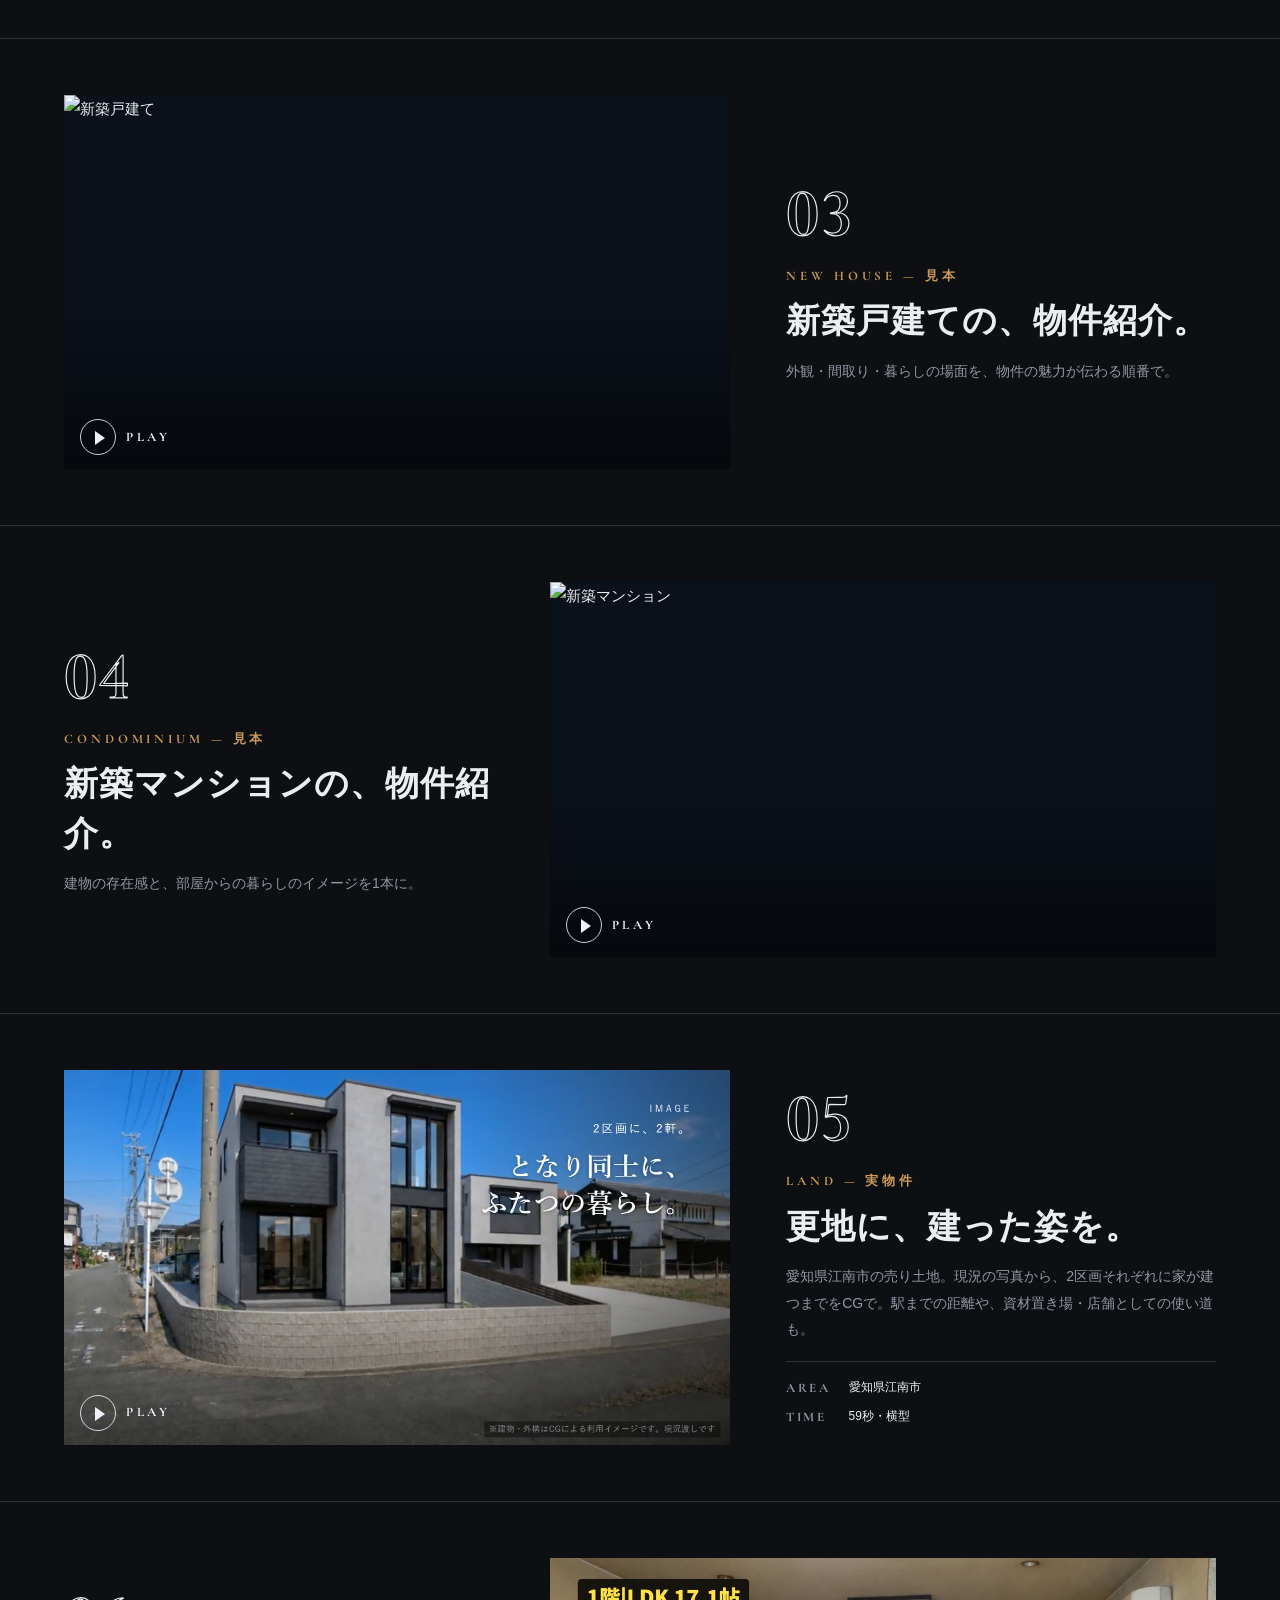
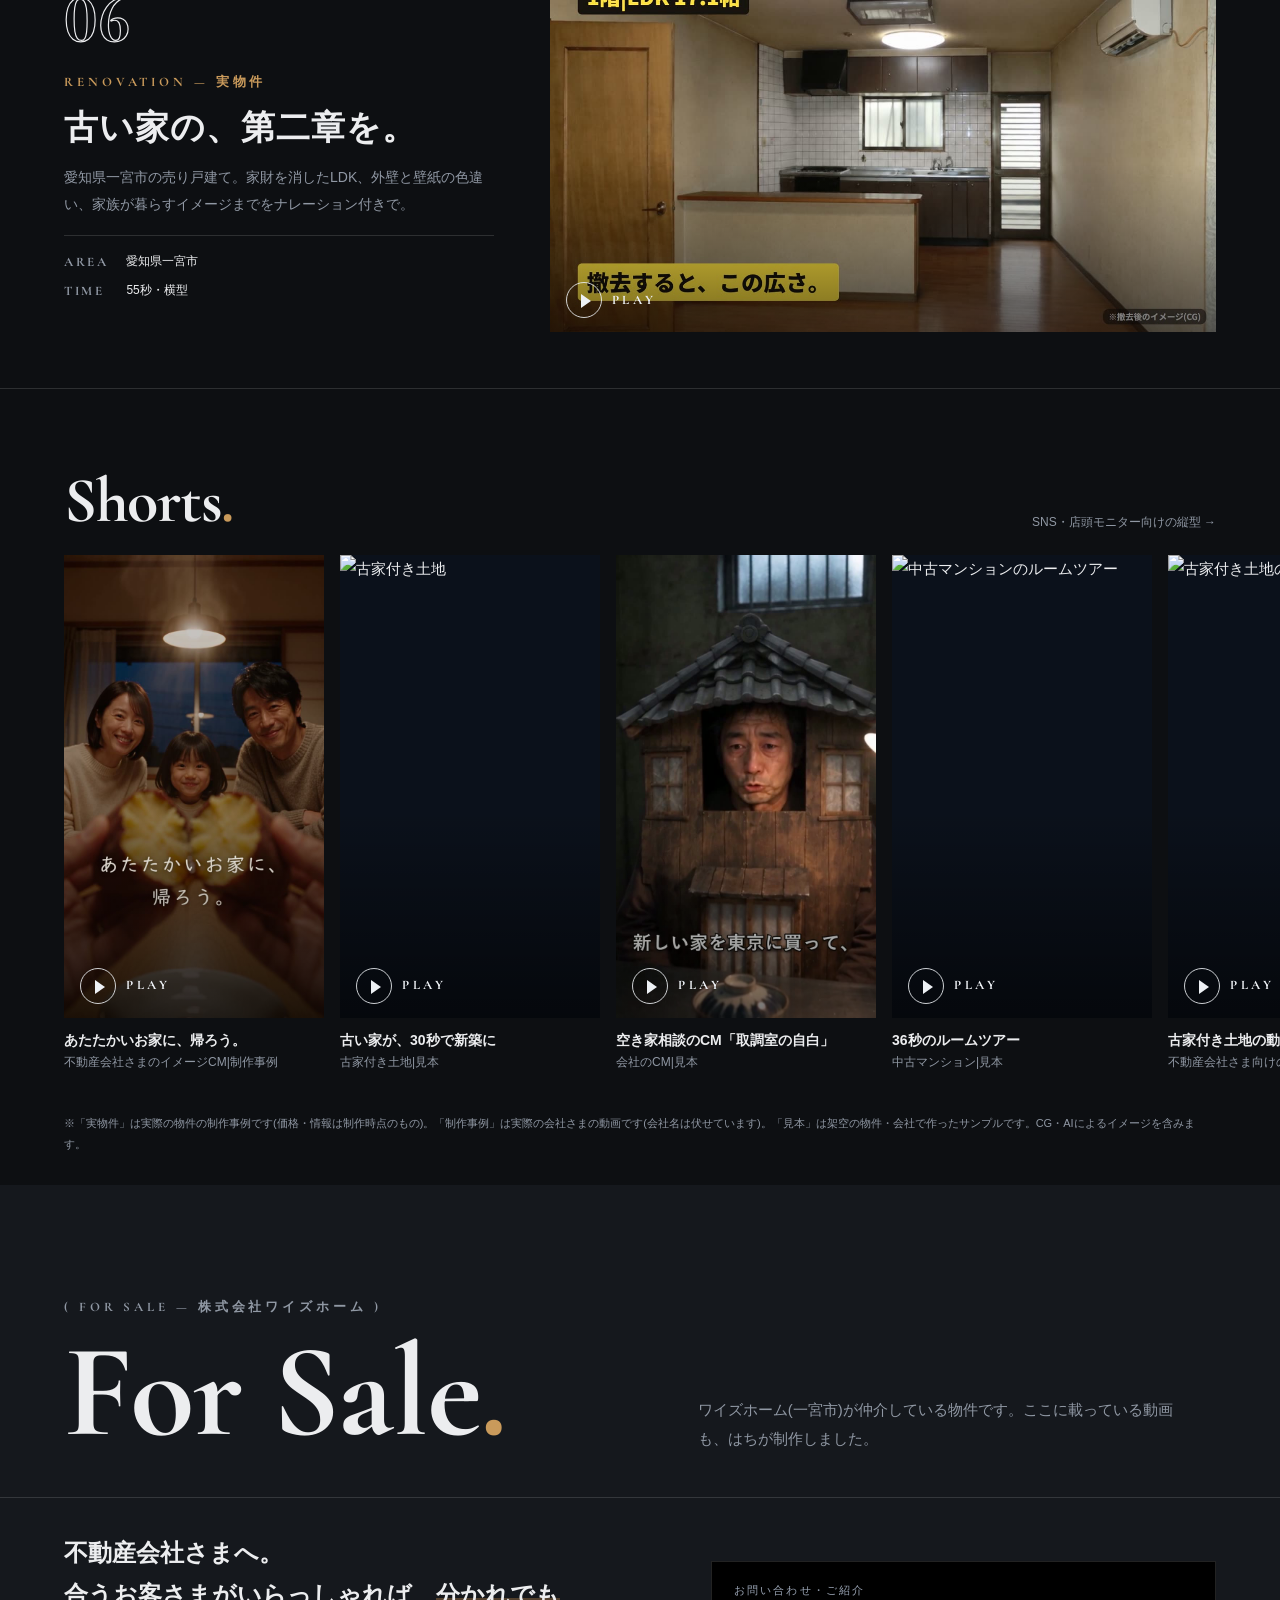
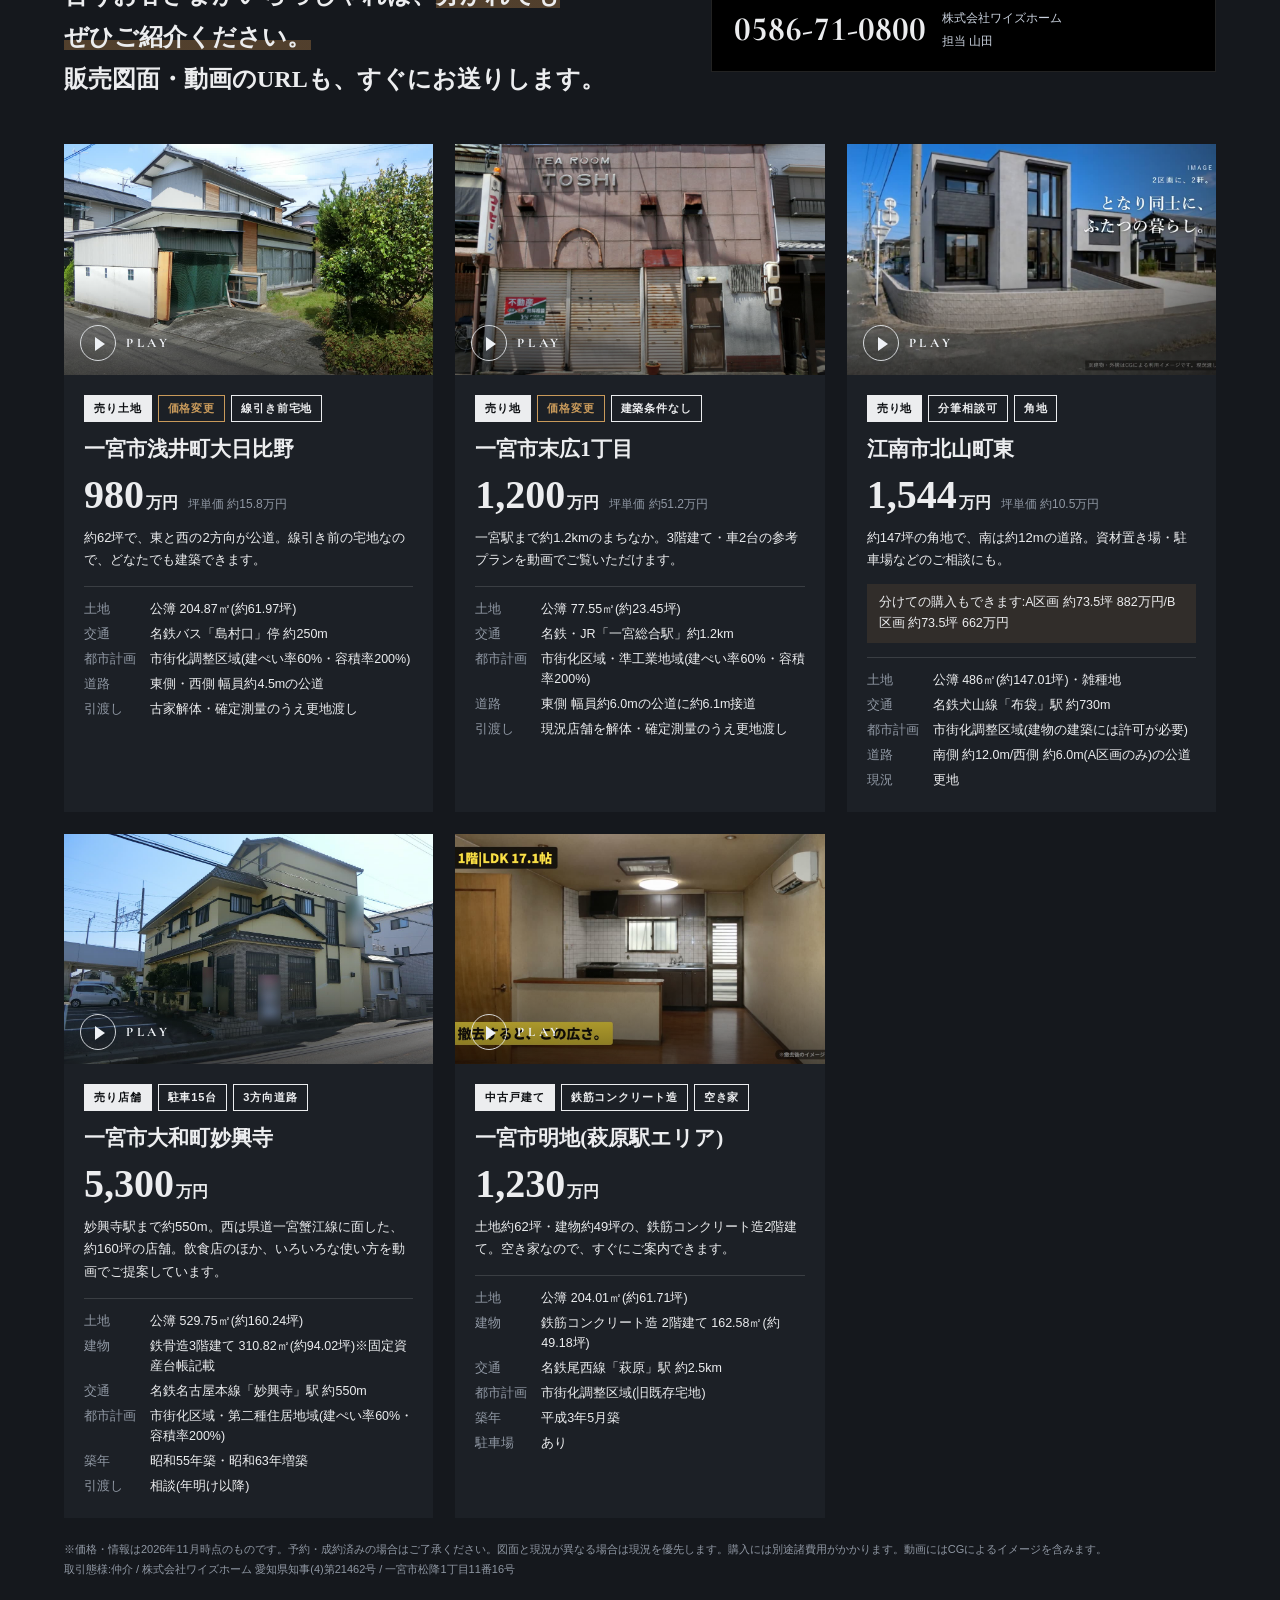
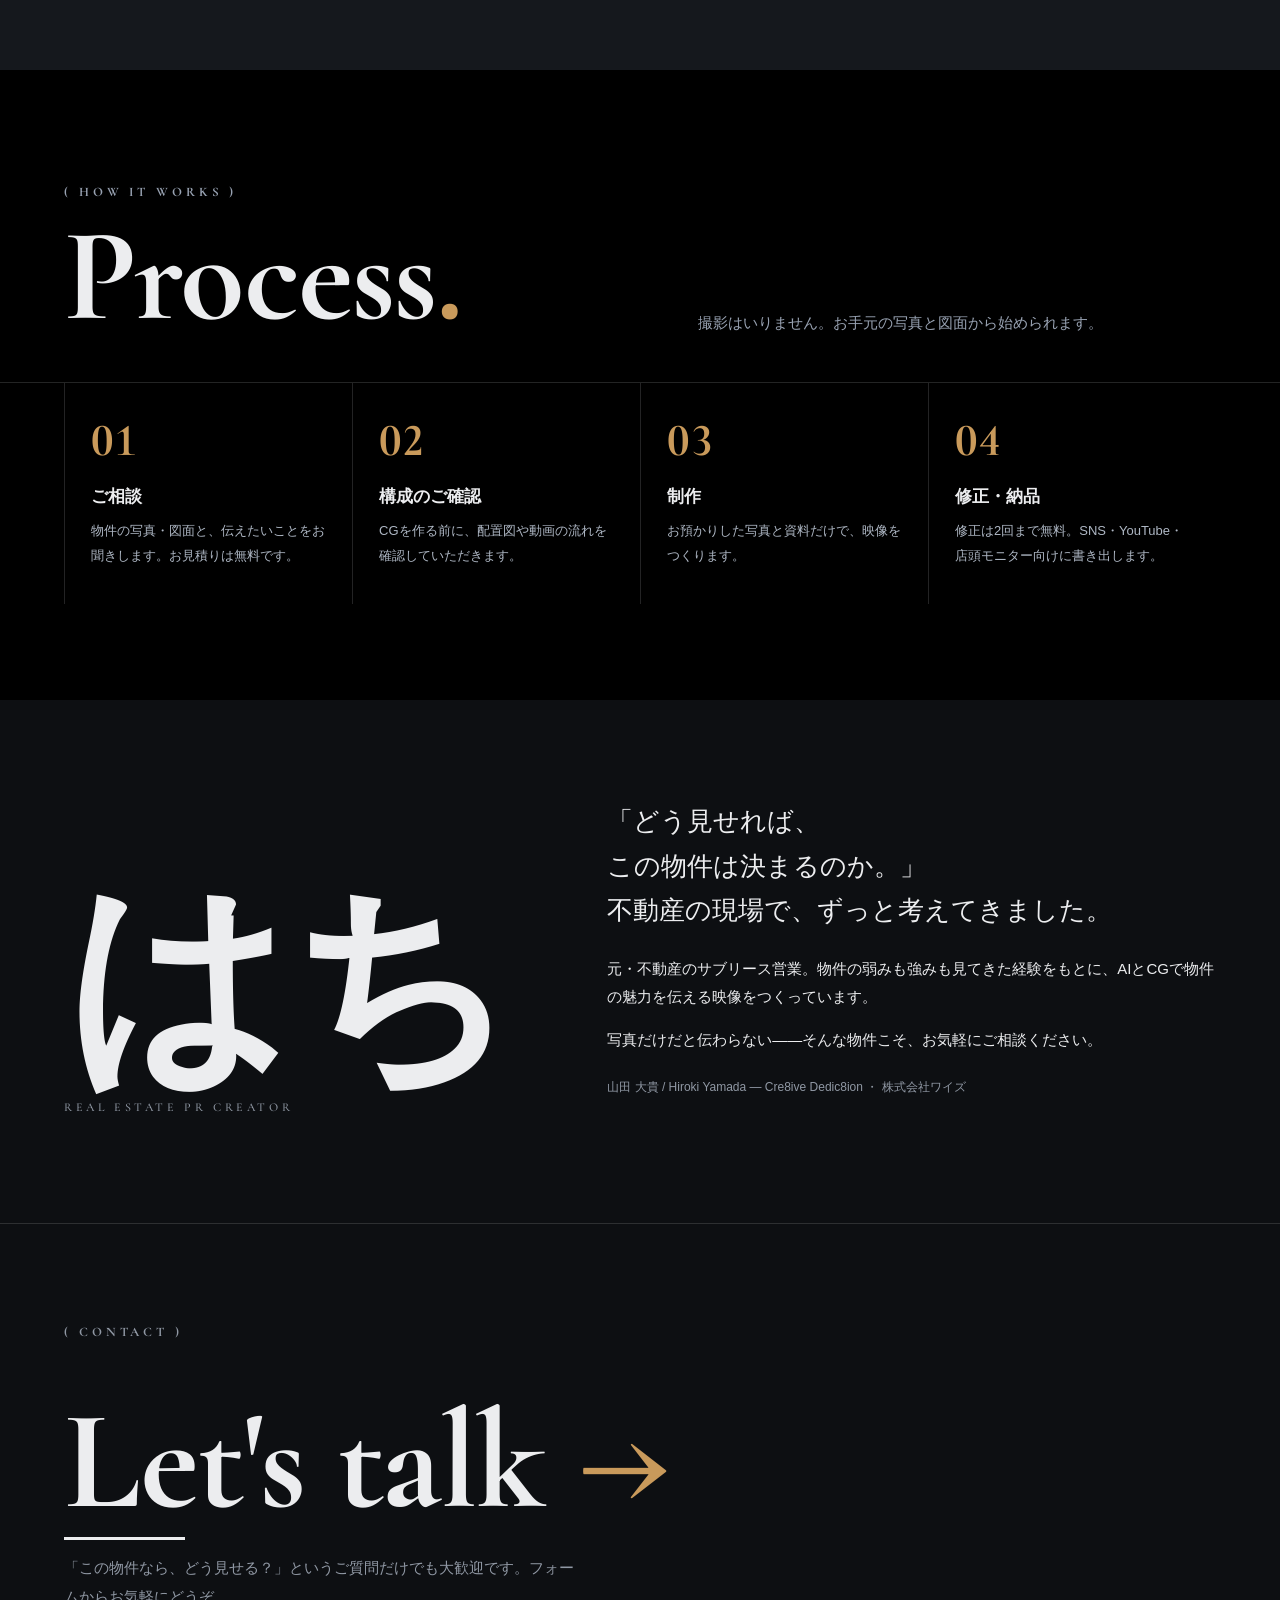
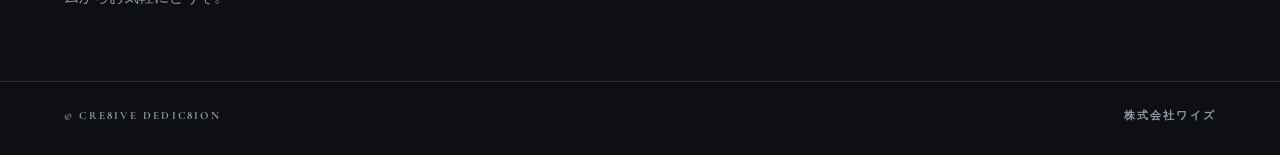
==== commit 81888eab: "top: 縦型動画へのリンクをページ内移動と分かる形にしてカードの下へ Co-Authored-By: Claude Opus 5.5 <noreply@anthropic.com>" ====
--- a/index.html
+++ b/index.html
@@ -63,8 +63,8 @@
 @media(min-width:900px){.sh{grid-template-columns:1.2fr 1fr;align-items:end}.sh .no{grid-column:1/-1}}
 
 /* WORKS */
-.jump{display:flex;flex-wrap:wrap;gap:8px 24px;margin-top:16px}
-.jump a{font-size:14px;font-weight:700;color:var(--ink);border-bottom:1px solid var(--gold);padding-bottom:2px;transition:color .3s}
+.jump{display:flex;flex-wrap:wrap;gap:8px 24px;margin-top:20px}
+.jump a{font-size:13px;font-weight:500;color:var(--mute);border-bottom:1px solid var(--rule);padding-bottom:2px;transition:color .3s}
 .jump a:hover{color:var(--gold)}
 #shorts{scroll-margin-top:16px}
 .other{display:block;max-width:480px;margin-top:24px;background:var(--panel);border:1px solid var(--gold);overflow:hidden}
@@ -209,7 +209,7 @@
   <div class="sh pad">
     <div class="no">( SELECTED WORKS )</div>
     <h2>Works<em>.</em></h2>
-    <div><p>実際の物件でつくった事例と、架空の物件でつくった見本です。</p><nav class="jump" aria-label="作品の移動先"><a href="#shorts">縦型動画はこちら</a></nav><a class="other" href="produce/"><span class="th"><img src="produce/media/mochi_close.jpg" alt="" loading="lazy"><img src="produce/media/ankoya.jpg" alt="" loading="lazy"><img src="produce/media/frank.jpg" alt="" loading="lazy"></span><span class="tx"><span><b>その他の業種の実績はこちら</b><small>和菓子店や酒場の企画動画</small></span><i aria-hidden="true">→</i></span></a></div>
+    <div><p>実際の物件でつくった事例と、架空の物件でつくった見本です。</p><a class="other" href="produce/"><span class="th"><img src="produce/media/mochi_close.jpg" alt="" loading="lazy"><img src="produce/media/ankoya.jpg" alt="" loading="lazy"><img src="produce/media/frank.jpg" alt="" loading="lazy"></span><span class="tx"><span><b>その他の業種の実績はこちら</b><small>和菓子店や酒場の企画動画</small></span><i aria-hidden="true">→</i></span></a><nav class="jump" aria-label="このページ内の移動先"><a href="#shorts">↓ このページの縦型動画(Shorts)へ</a></nav></div>
   </div>
 
   <div class="proj pad">
